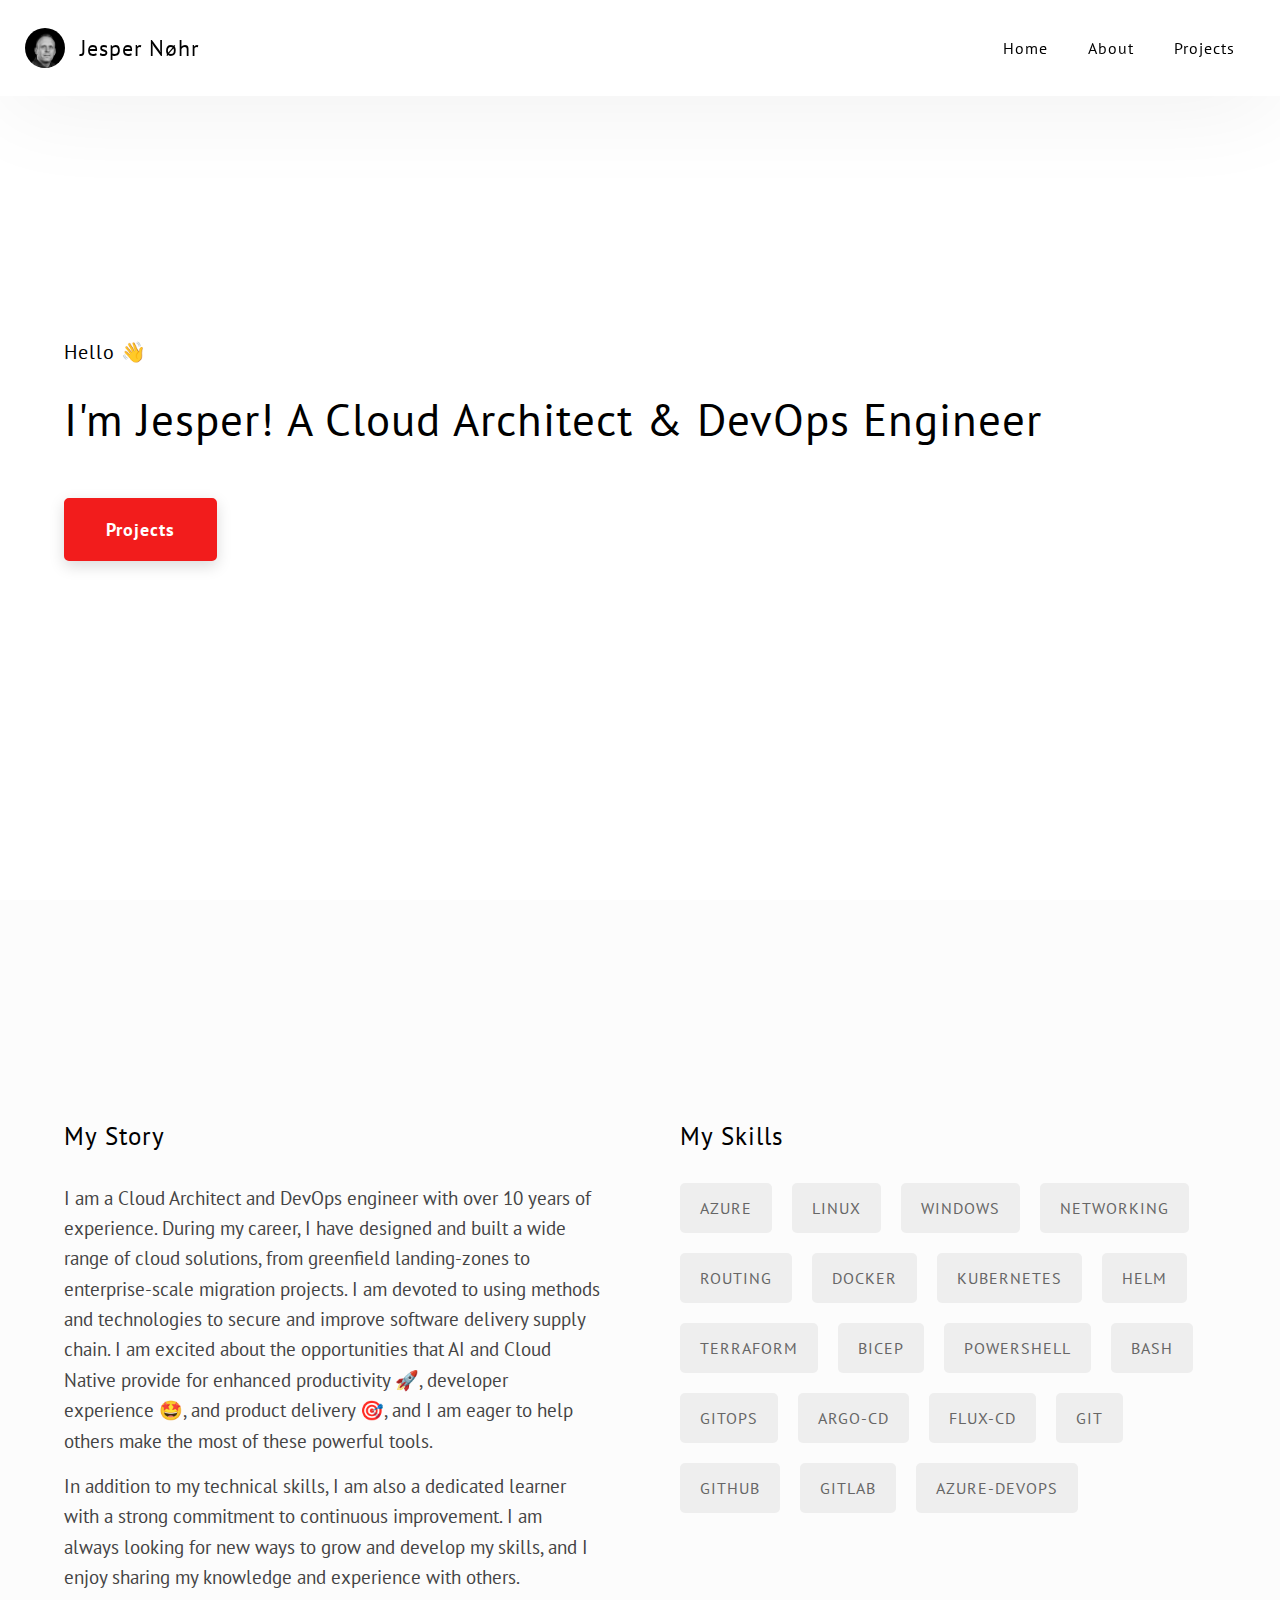
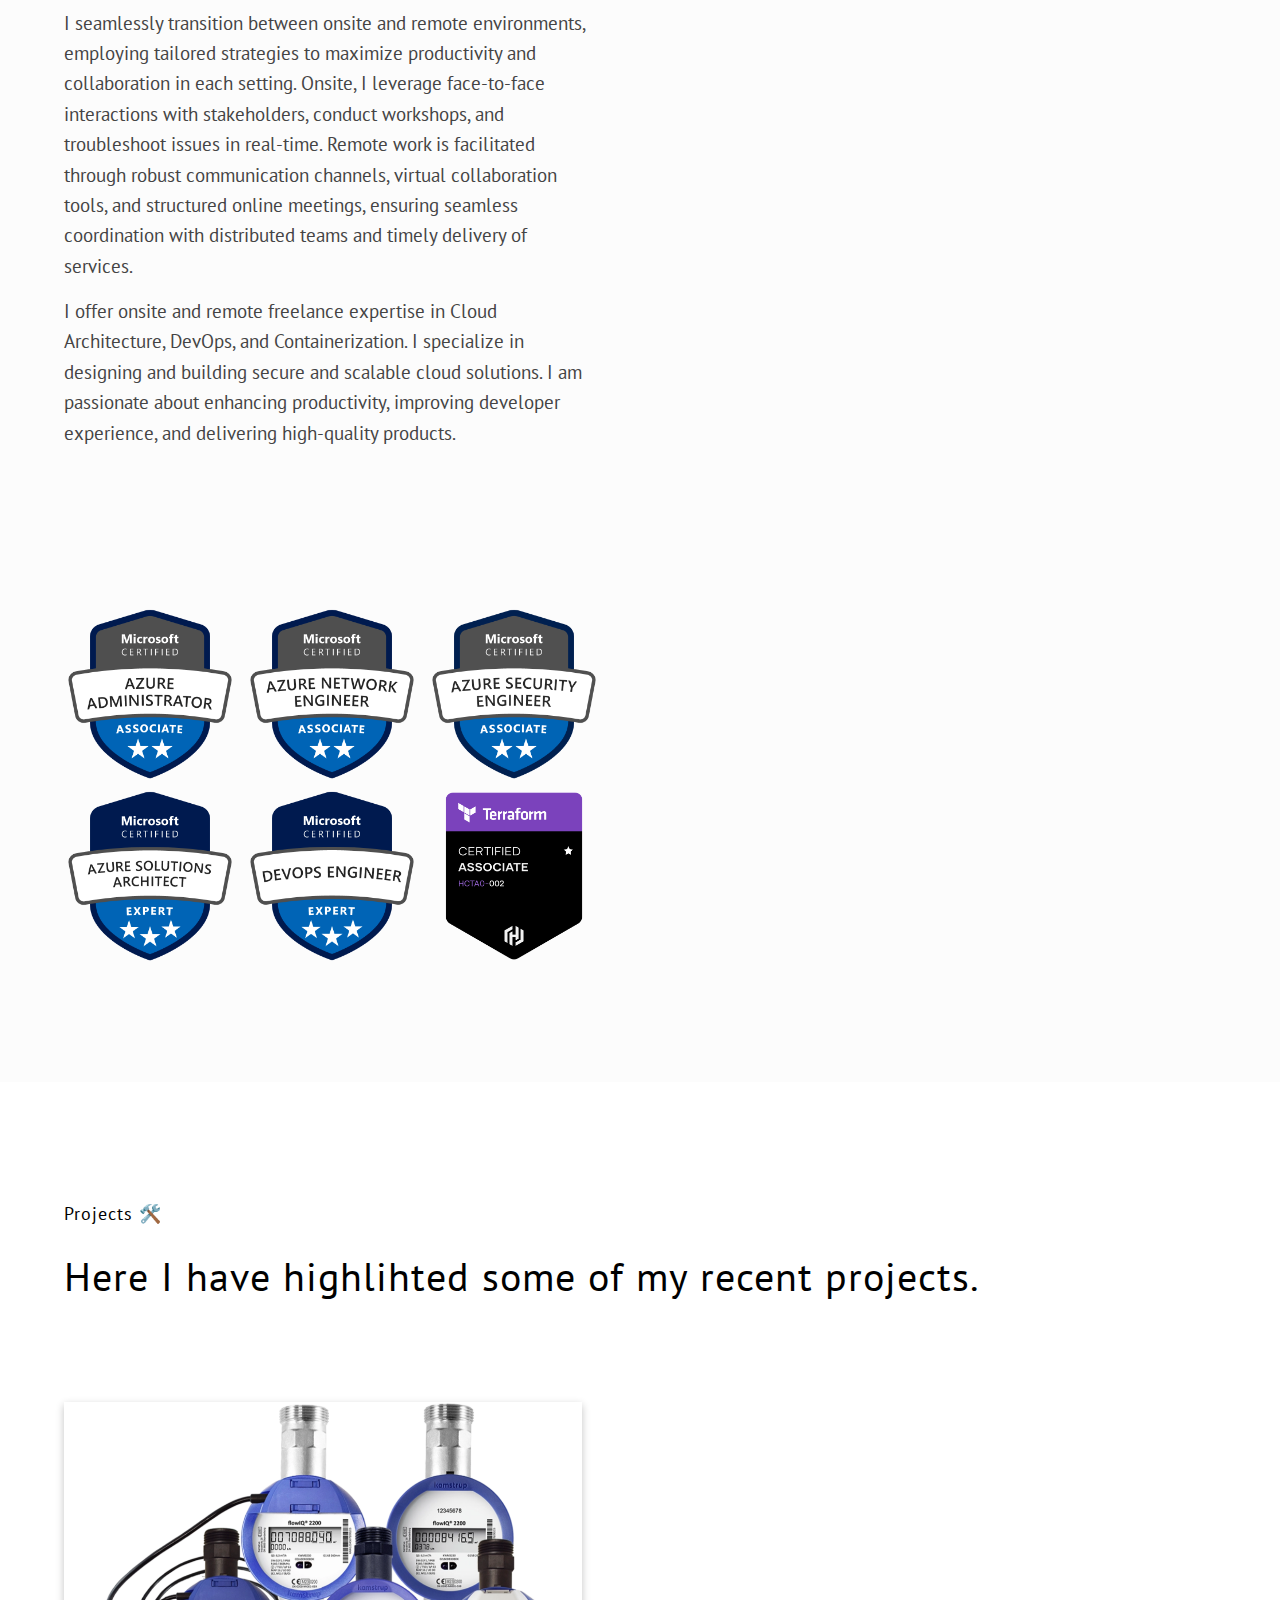
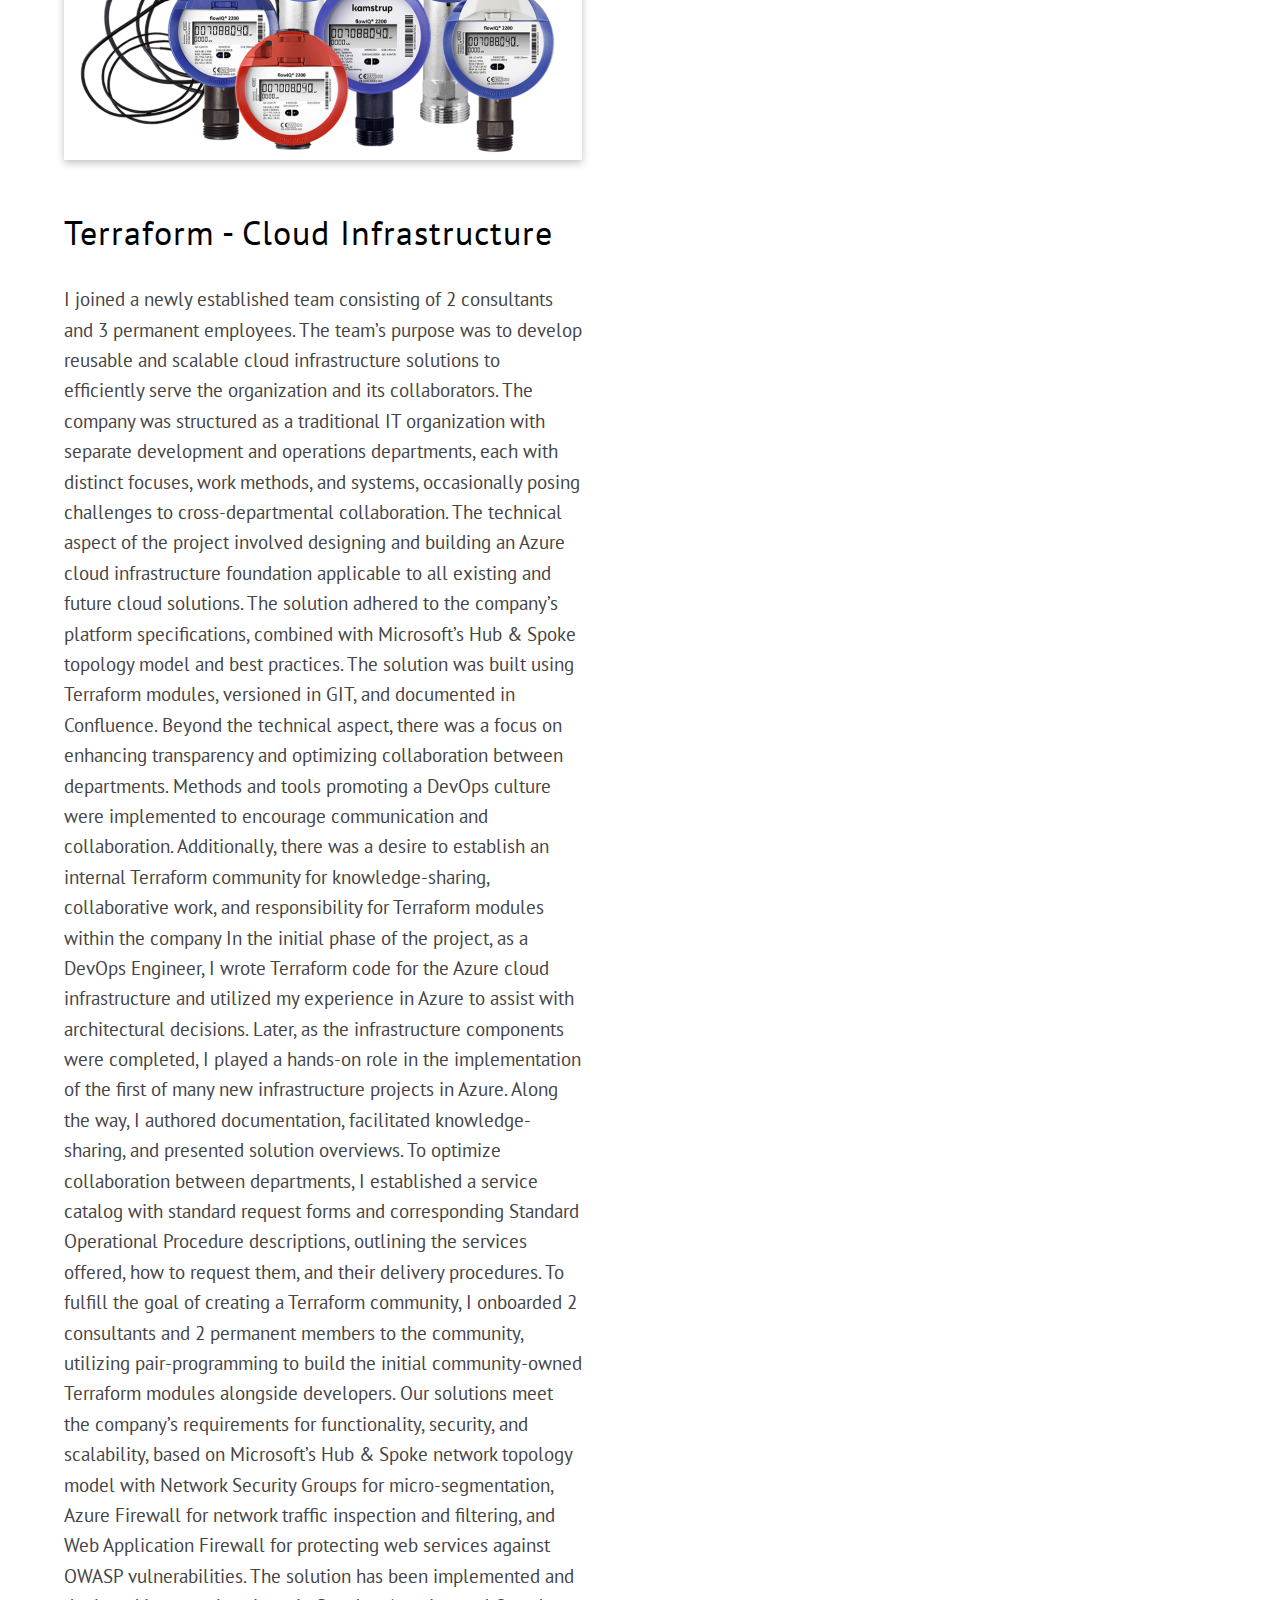
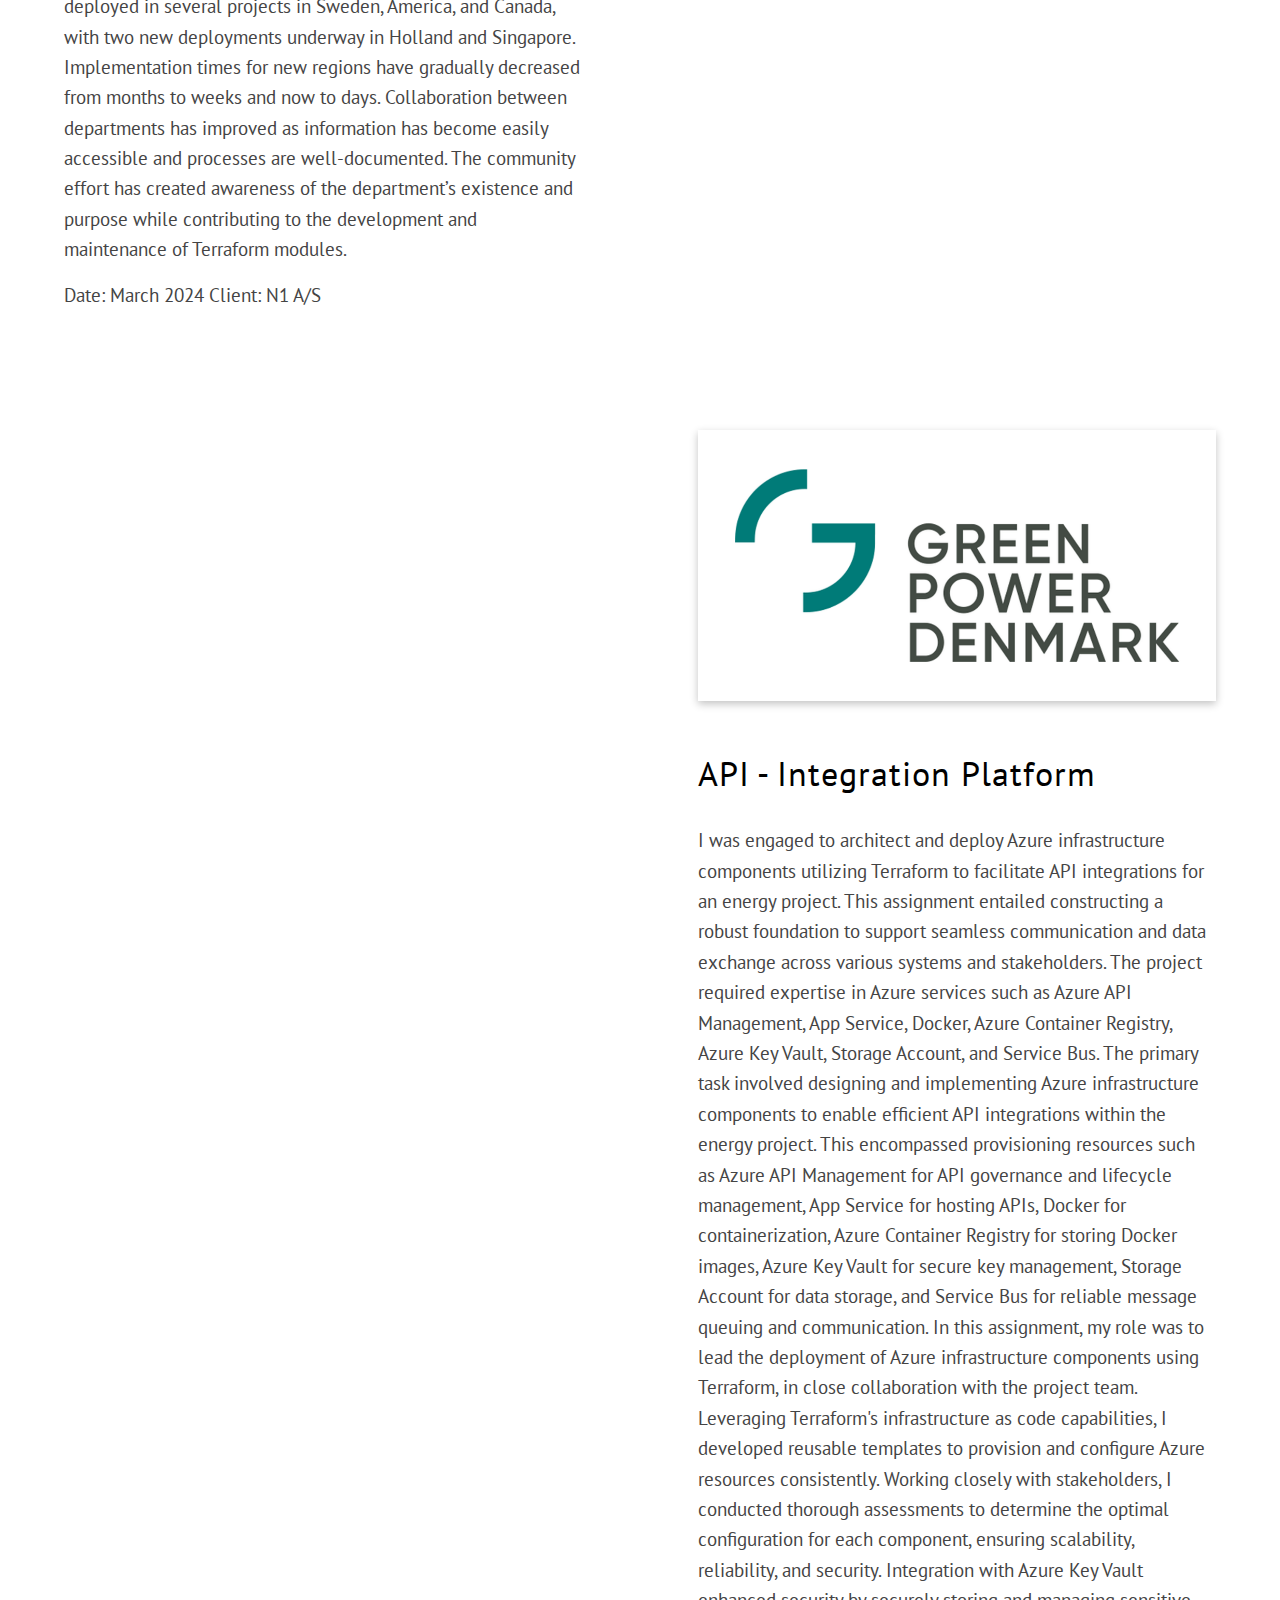
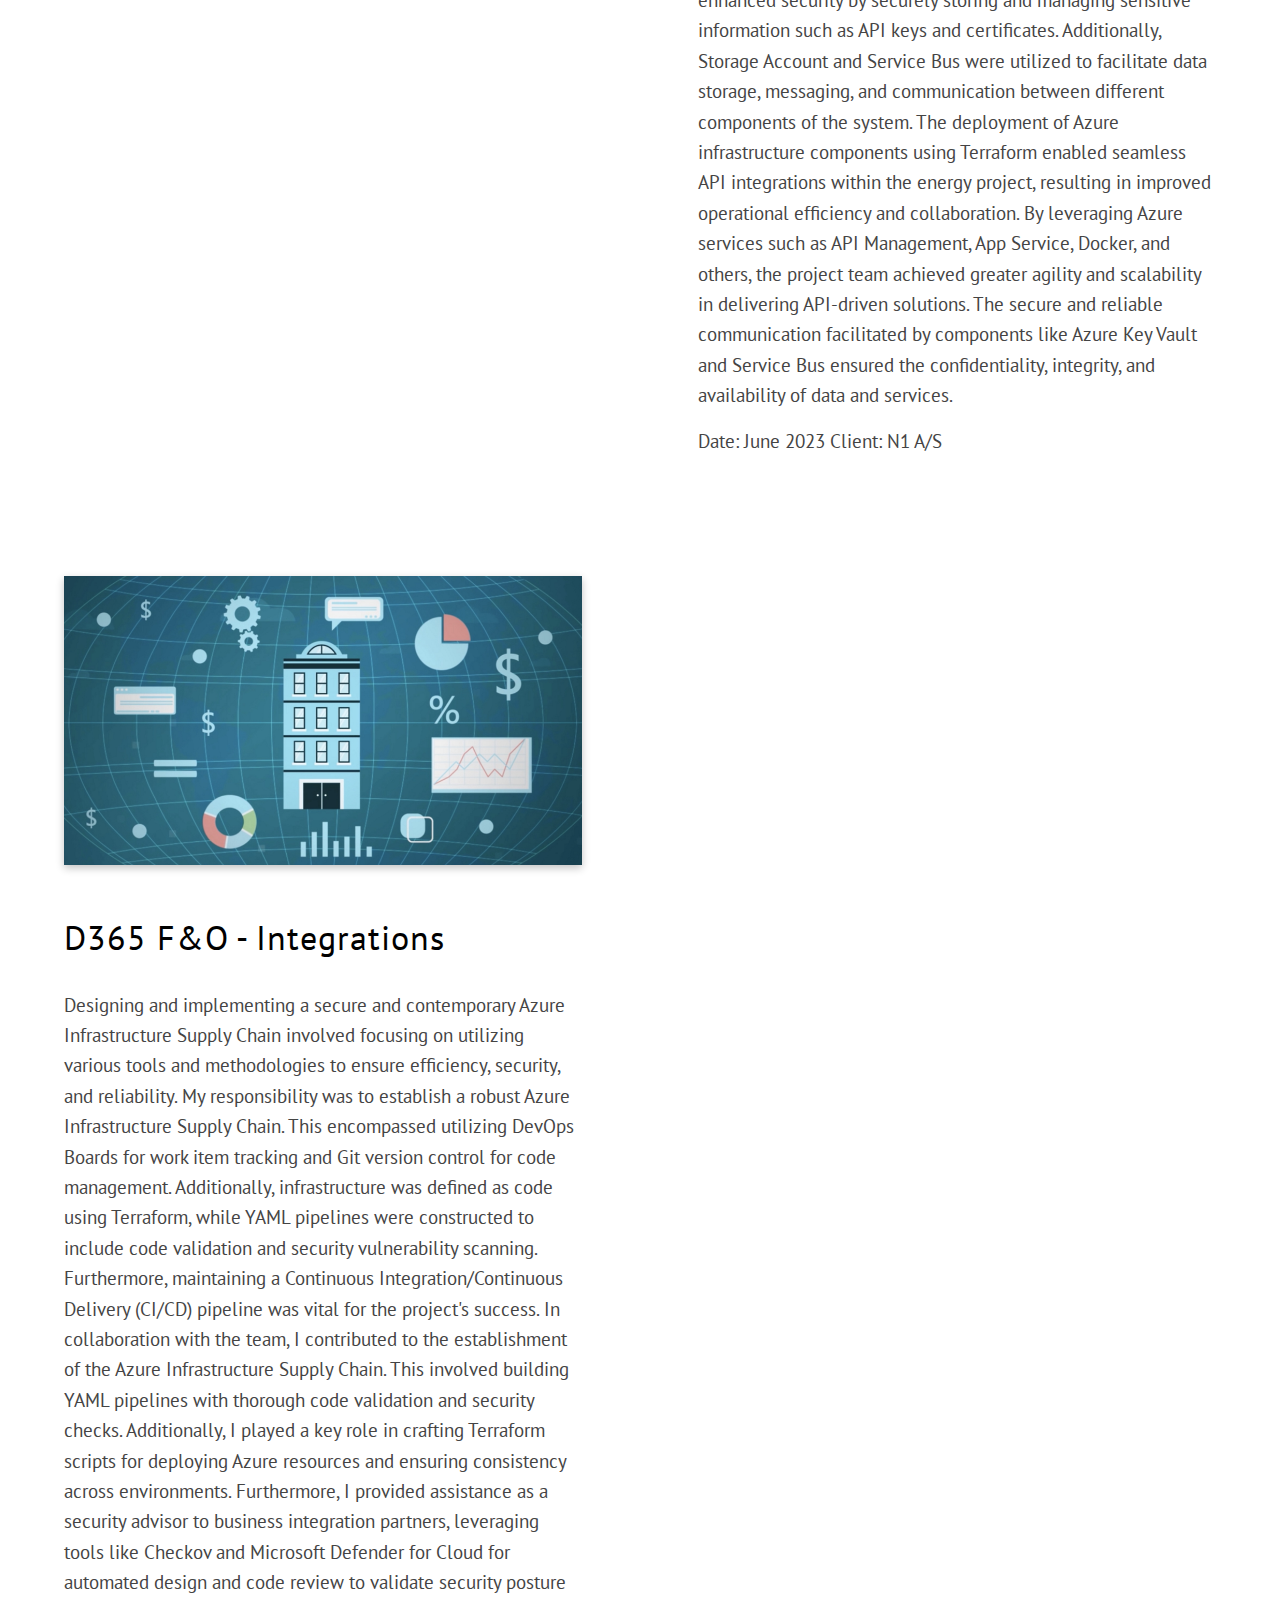
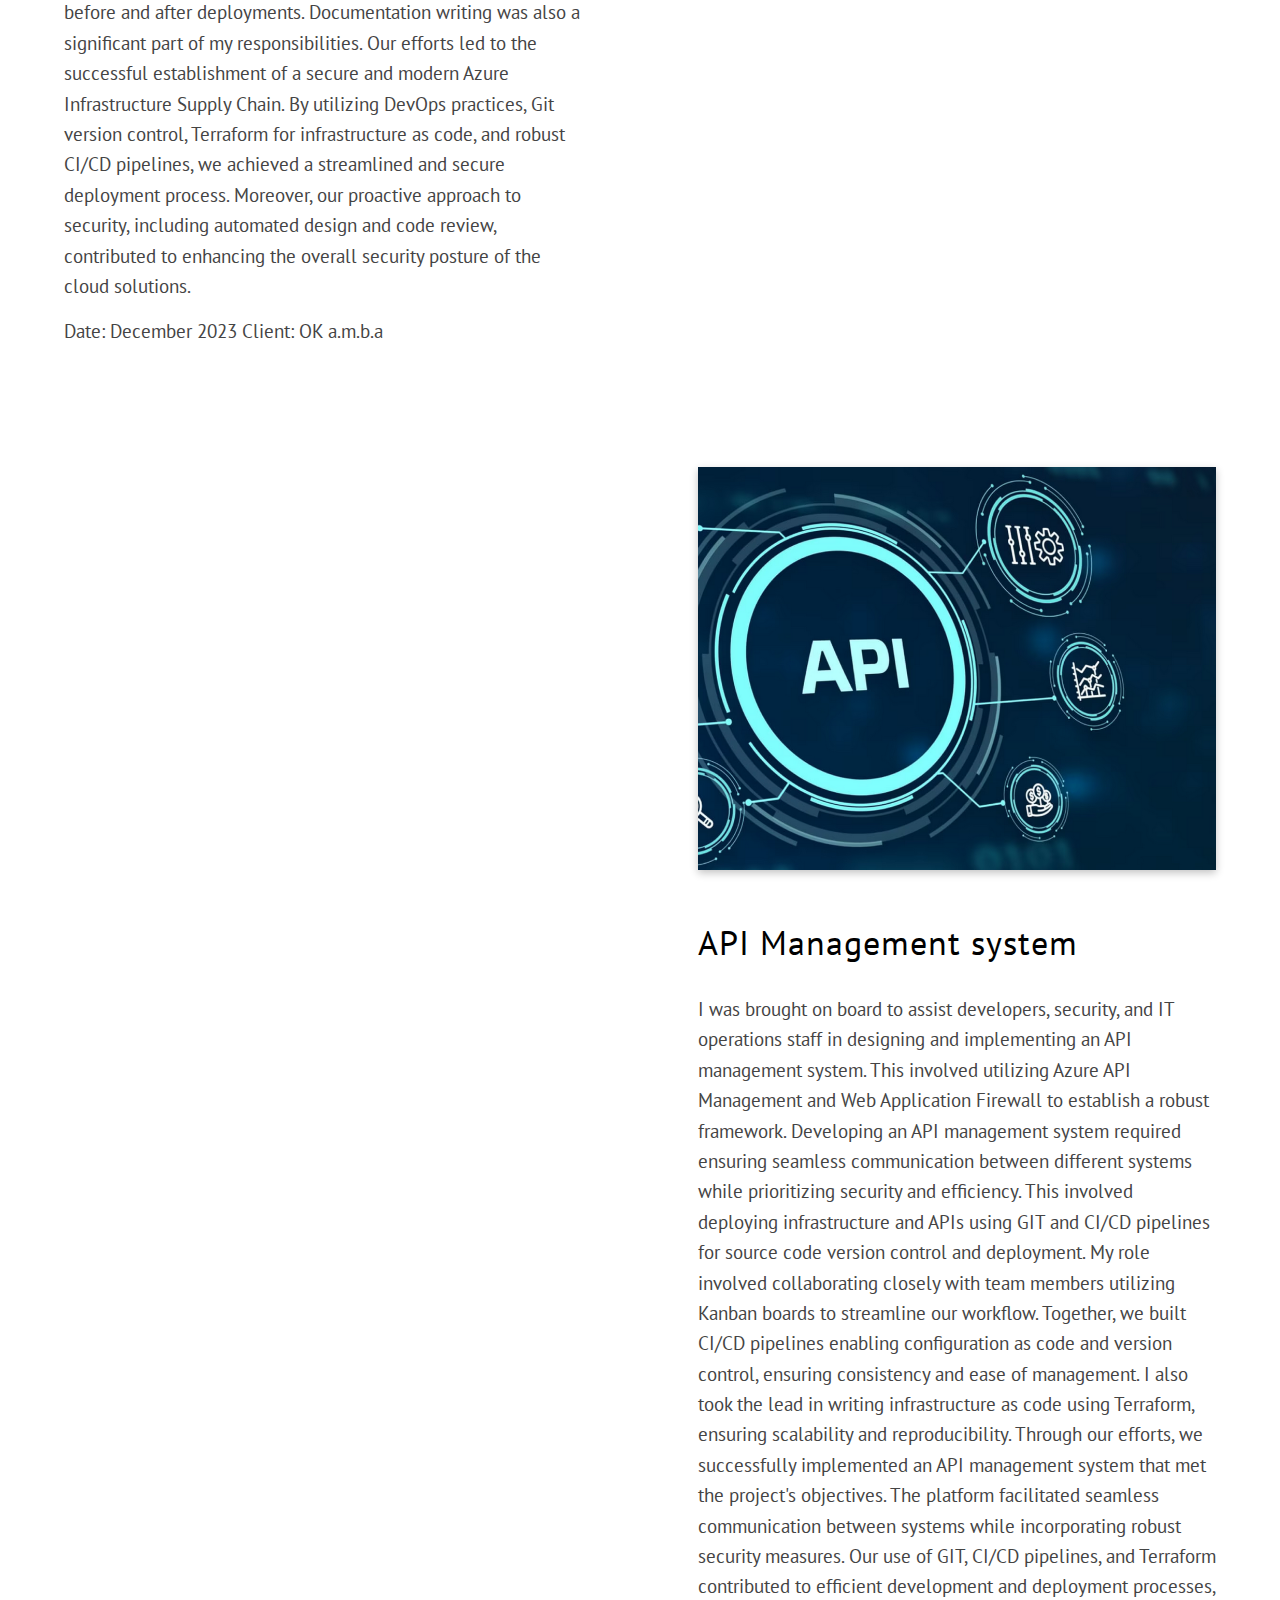
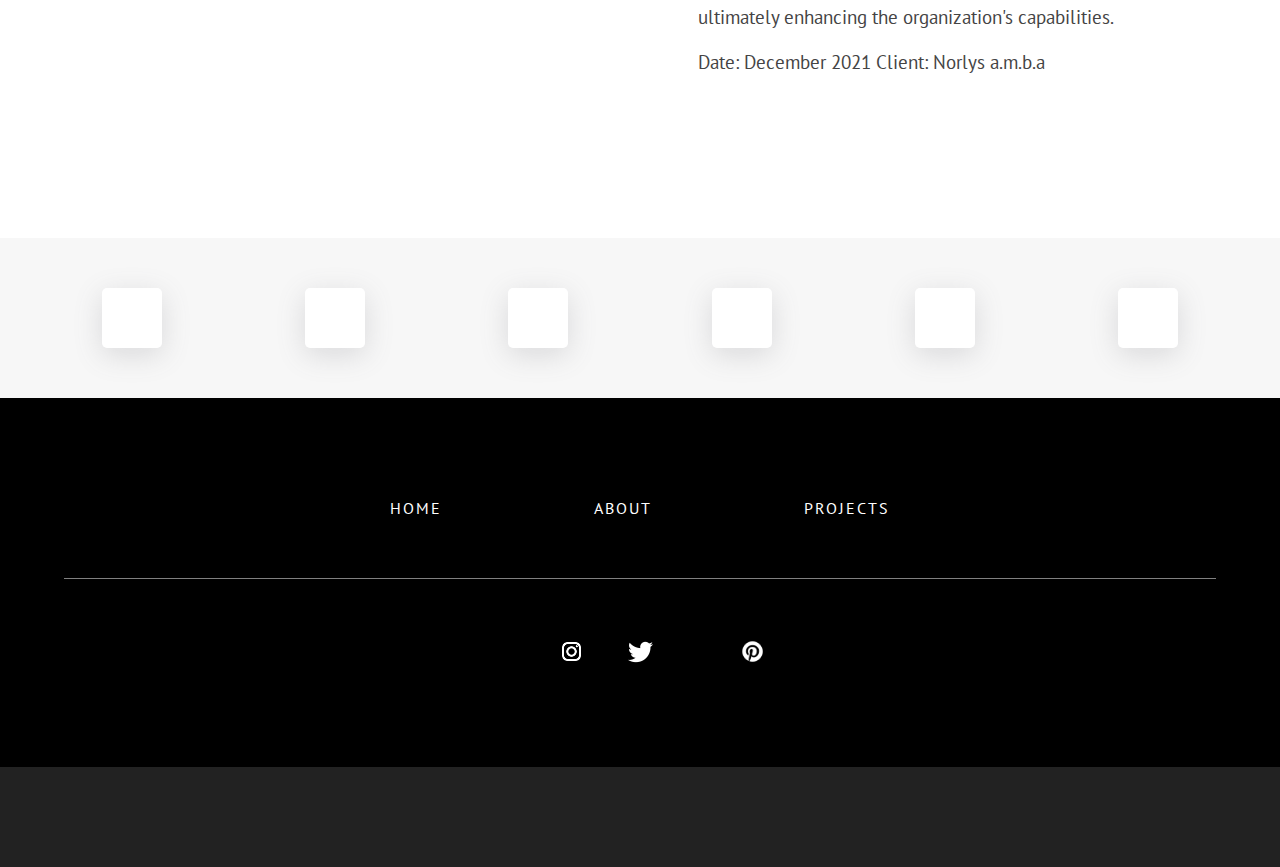
==== index.html @ aaad0557 "style" ====
<!DOCTYPE html>
<html lang="en">

<head>
  <meta charset="UTF-8" />
  <meta http-equiv="X-UA-Compatible" content="IE=edge" />
  <meta name="viewport" content="width=device-width, initial-scale=1.0" />
  <link rel="stylesheet" href="style.css" />
  <link rel="preconnect" href="https://fonts.googleapis.com" />
  <link rel="preconnect" href="https://fonts.gstatic.com" crossorigin />
  <link href="https://fonts.googleapis.com/css2?family=PT+Sans:wght@400;700&display=swap" rel="stylesheet" />
  <link rel="stylesheet" href="https://cdn.jsdelivr.net/gh/devicons/devicon@v2.14.0/devicon.min.css" />
  <title>Portfolio - Jesper Nøhr</title>
  <meta name="description" content="Portfolio - Jesper Nøhr" />
</head>

<body>
  <header class="main-header">
    <div class="main-header__logo-container">
      <div class="main-header__logo-img-cont">
        <img src="https://jespernohr.github.io/assets/DSC_4121.jpeg" alt="logo Image" class="main-header__logo-img" />
      </div>
      <h4 class="main-header__logo-text">Jesper Nøhr</h4>
    </div>
    <nav class="main-header__navigation">
      <ul class="main-header__navigation-links">
        <li class="main-header__navigation-link"><a href="./index.html"> Home </a></li>
        <li class="main-header__navigation-link"><a href="./index.html#about"> About </a></li>
        <li class="main-header__navigation-link">
          <a href="./index.html#projects"> Projects </a>
        </li>
        <!-- <li class="main-header__navigation-link"><a href="./index.html#contact" href=""> Contact </a></li> -->
      </ul>
    </nav>
    <div class="main-header__sm-scr-nav-btn">
      <div class="main-header__sm-scr-nav-btn-line"></div>
      <div class="main-header__sm-scr-nav-btn-line"></div>
    </div>
    <div class="main-header__sm-menu">
      <div class="main-header__sm-menu-close">

      </div>
      <ul class="main-header__sm-menu-links">
        <li>
          <a class="main-header__sm-menu-link main-header__sm-menu-link--1" name="home-hero">Home</a>
        </li>

        <li>
          <a class="main-header__sm-menu-link main-header__sm-menu-link--2" name="about">About</a>
        </li>
        <li>
          <a class="main-header__sm-menu-link main-header__sm-menu-link--3" name="projects">Projects</a>
        </li>
        <!-- <li>
          <a class="main-header__sm-menu-link main-header__sm-menu-link--4" name="contact">Contact</a>
        </li> -->
      </ul>
    </div>
    <!-- <button class="btn btn-theme btn-sm">Download CV</button> -->
  </header>

  <!--Remove or Comment out this theme selector code when you are done with choosing the right color for your theme so this color selector don't appear when you host the site online-->
  <!-- <div class="themeClrSelector">
    <input placeholder="Color Selector" type="color" value="#1DA1F2" class="themeClrSelector__input" />
    <img alt="theme color tester" src="https://img.icons8.com/fluent/48/000000/rgb-circle-1.png"
      class="themeClrSelector__img" />
  </div>
   -->

  <section id="home-hero" class="home-hero">
    <div class="home-hero__content">
      <div class="home-hero__info">
        <h1 class="heading-primary home-hero__heading-primary">
          <span class="heading-primary__sm"> Hello 👋</span>
          <span class="heading-primary__main">
            I'm Jesper! A Cloud Architect & DevOps Engineer
          </span>
        </h1>
        <button class="btn btn-theme home-hero__btn-theme">Projects</button>
        <!-- <button class="btn btn-inv home-hero__btn-theme">Contact</button> -->
      </div>
    </div>
  </section>
  <section id="about" class="about main-section">
    <div class="main-container">
      <!-- <h2 class="heading-secondary projects__heading-secondary">
        <span class="heading-secondary__sm"> About</span>
        <span class="heading-secondary__main">
          Here you will find more information about me, what I do, and list of my current skills
      </h2> -->
      <div class="main-section__content">
        <div class="about__info">
          <div class="about__main-info">
            <h3 class="heading-quaternary about__heading-quaternary">
              My Story
            </h3>
            <p class="text-primary about__text-primary">
              <span>
                I am a Cloud Architect and DevOps engineer with over 10 years of experience. During my career, I have
                designed and built a wide range of cloud solutions, from greenfield landing-zones to enterprise-scale
                migration projects. I am devoted to using methods and technologies to secure and improve software
                delivery supply chain. I am excited about the opportunities that AI and Cloud Native provide for
                enhanced productivity 🚀, developer experience 🤩, and product delivery 🎯, and I am eager to help
                others make the most of these powerful tools.
              </span>
              <span>
                In addition to my technical skills, I am also a dedicated learner with a strong commitment to continuous
                improvement. I am always looking for new ways to grow and develop my skills, and I enjoy sharing my
                knowledge and experience with others.
              </span>
              <span>
                I seamlessly transition between onsite and remote environments, employing tailored strategies to
                maximize productivity and collaboration in each setting. Onsite, I leverage face-to-face interactions
                with stakeholders, conduct workshops, and troubleshoot issues in real-time. Remote work is facilitated
                through robust communication channels, virtual collaboration tools, and structured online meetings,
                ensuring seamless coordination with distributed teams and timely delivery of services.
              </span>
              <span>
                I offer onsite and remote freelance expertise in Cloud Architecture, DevOps, and Containerization. I
                specialize in designing and building secure and scalable cloud solutions. I am passionate about
                enhancing productivity, improving developer experience, and delivering high-quality products.
              </span>
            </p>
            <!-- <button class="btn btn-theme about__btn-theme">Projects</button> -->
          </div>



          <!-- Skills section starts here -->
          <div class="about__skill-info">
            <h3 class="heading-quaternary about__heading-quaternary">
              My Skills
            </h3>
            <ul class="about__skills">
              <li class="about__skill">azure</li>
              <li class="about__skill">linux</li>
              <li class="about__skill">windows</li>
              <li class="about__skill">networking</li>
              <li class="about__skill">routing</li>
              <li class="about__skill">docker</li>
              <li class="about__skill">kubernetes</li>
              <li class="about__skill">helm</li>
              <li class="about__skill">terraform</li>
              <li class="about__skill">bicep</li>
              <li class="about__skill">powershell</li>
              <li class="about__skill">bash</li>
              <li class="about__skill">gitops</li>
              <li class="about__skill">argo-cd</li>
              <li class="about__skill">flux-cd</li>
              <li class="about__skill">git</li>
              <li class="about__skill">github</li>
              <li class="about__skill">gitlab</li>
              <li class="about__skill">azure-devops</li>
            </ul>
          </div>
          <!-- Skills section ends here -->

          <!-- Certifications section starts here -->
          <div class="certifications__grid">
            <img src="assets/azure-administrator-associate-600x600.png" alt="Certification 1"
              class="certifications__image">
            <img src="assets/azure-network-engineer-associate-600x600.png" alt="Certification 2"
              class="certifications__image">
            <img src="assets/azure-security-engineer-associate600x600.png" alt="Certification 3"
              class="certifications__image">
            <img src="assets/azure-solutions-architect-expert-600x600.png" alt="Certification 4"
              class="certifications__image">
            <img src="assets/CERT-Expert-DevOps-Engineer-600x600.png" alt="Certification 5"
              class="certifications__image">
            <img src="assets/terraform002.png" alt="Certification 6" class="certifications__image">
          </div>
          <!-- Certifications section ends here -->

        </div>
      </div>
    </div>
  </section>




  <section id="projects" class="projects main-section">
    <div class="main-container">
      <h2 class="heading-secondary projects__heading-secondary">
        <span class="heading-secondary__sm"> Projects 🛠️</span>
        <span class="heading-secondary__main">
          Here I have highlihted some of my recent projects.
        </span>
      </h2>
      <div class="main-section__content">
        <div class="projects__list">
          <div class="projects__list-item">
            <div class="projects__list-item-count">
              <span class="projects__list-item-count-num"> 1 </span>
              <span class="projects__list-item-count-line"> </span>
              <span class="projects__list-item-count-end-dot"> </span>
            </div>
            <div class="projects__list-item-details">
              <div class="projects__list-item-img-cont">
                <img src="./assets/flow.png" alt="Project Image" class="projects__list-item-img" />
              </div>
              <h3 class="heading-tertiary projects__list-item-heading-tertiary">
                Terraform - Cloud Infrastructure
              </h3>
              <!-- <hr class="projects__title-text-divider" /> -->

              <p class="text-primary projects__list-item-text-primary">
                <span>
                  I joined a newly established team consisting of 2 consultants and 3
                  permanent employees. The team’s purpose was to develop reusable and scalable cloud infrastructure
                  solutions to efficiently serve the organization and its collaborators. The company was structured as a
                  traditional IT organization with separate development and operations departments, each with distinct
                  focuses, work methods, and systems, occasionally posing challenges to cross-departmental
                  collaboration.

                  The technical aspect of the project involved designing and building an Azure cloud infrastructure
                  foundation applicable to all existing and future cloud solutions. The solution adhered to the
                  company’s platform specifications, combined with Microsoft’s Hub & Spoke topology model and best
                  practices. The solution was built using Terraform modules, versioned in GIT, and documented in
                  Confluence. Beyond the technical aspect, there was a focus on enhancing transparency and optimizing
                  collaboration between departments.

                  Methods and tools promoting a DevOps culture were implemented to encourage communication and
                  collaboration. Additionally, there was a desire to establish an internal Terraform community for
                  knowledge-sharing, collaborative work, and responsibility for Terraform modules within the company In
                  the initial phase of the project, as a DevOps Engineer, I wrote Terraform code for the Azure cloud
                  infrastructure and utilized my experience in Azure to assist with architectural decisions. Later, as
                  the infrastructure components were completed, I played a hands-on role in the implementation of the
                  first of many new infrastructure projects in Azure. Along the way, I authored documentation,
                  facilitated knowledge-sharing, and presented solution overviews. To optimize collaboration between
                  departments, I established a service catalog with standard request forms and corresponding Standard
                  Operational Procedure descriptions, outlining the services offered, how to request them, and their
                  delivery procedures. To fulfill the goal of creating a Terraform community, I onboarded 2 consultants
                  and 2 permanent members to the community, utilizing pair-programming to build the initial
                  community-owned Terraform modules alongside developers.

                  Our solutions meet the company’s requirements for functionality, security, and scalability, based on
                  Microsoft’s Hub & Spoke network topology model with Network Security Groups for micro-segmentation,
                  Azure Firewall for network traffic inspection and filtering, and Web Application Firewall for
                  protecting web services against OWASP vulnerabilities. The solution has been implemented and deployed
                  in several projects in Sweden, America, and Canada, with two new deployments underway in Holland and
                  Singapore. Implementation times for new regions have gradually decreased from months to weeks and now
                  to days.
                  Collaboration between departments has improved as information has become easily accessible and
                  processes are well-documented. The community effort has created awareness of the department’s
                  existence and purpose while contributing to the development and maintenance of Terraform modules.
                </span>
                <!-- <br />
                  <br /> -->
                <span>
                  Date: March 2024
                  Client: N1 A/S
                </span>
              </p>
              <!-- <button class="btn btn-theme projects__btn-theme">
                Live Link
              </button>
              <button class="btn btn-inv projects__btn-inv">Code Link</button> -->
            </div>
          </div>
          <div class="projects__list-item projects__list-item--inv">
            <div class="projects__list-item-details">
              <div class="projects__list-item-img-cont">
                <img src="./assets/gpd.png" alt="Project Image" class="projects__list-item-img" />
              </div>
              <h3 class="heading-tertiary projects__list-item-heading-tertiary">
                API - Integration Platform
              </h3>
              <!-- <hr class="projects__title-text-divider" /> -->

              <p class="text-primary projects__list-item-text-primary">
                <span>
                  I was engaged to architect and deploy Azure infrastructure components utilizing Terraform to
                  facilitate API integrations for an energy project. This assignment entailed constructing a robust
                  foundation to support seamless communication and data exchange across various systems and
                  stakeholders. The project required expertise in Azure services such as Azure API Management, App
                  Service, Docker, Azure Container Registry, Azure Key Vault, Storage Account, and Service Bus.

                  The primary task involved designing and implementing Azure infrastructure components to enable
                  efficient API integrations within the energy project. This encompassed provisioning resources such as
                  Azure API Management for API governance and lifecycle management, App Service for hosting APIs, Docker
                  for containerization, Azure Container Registry for storing Docker images, Azure Key Vault for secure
                  key management, Storage Account for data storage, and Service Bus for reliable message queuing and
                  communication.

                  In this assignment, my role was to lead the deployment of Azure infrastructure components using
                  Terraform, in close collaboration with the project team. Leveraging Terraform's infrastructure as code
                  capabilities, I developed reusable templates to provision and configure Azure resources consistently.
                  Working closely with stakeholders, I conducted thorough assessments to determine the optimal
                  configuration for each component, ensuring scalability, reliability, and security. Integration with
                  Azure Key Vault enhanced security by securely storing and managing sensitive information such as API
                  keys and certificates. Additionally, Storage Account and Service Bus were utilized to facilitate data
                  storage, messaging, and communication between different components of the system.

                  The deployment of Azure infrastructure components using Terraform enabled seamless API integrations
                  within the energy project, resulting in improved operational efficiency and collaboration. By
                  leveraging Azure services such as API Management, App Service, Docker, and others, the project team
                  achieved greater agility and scalability in delivering API-driven solutions. The secure and reliable
                  communication facilitated by components like Azure Key Vault and Service Bus ensured the
                  confidentiality, integrity, and availability of data and services.
                </span>
                <!-- <br />
                  <br /> -->
                <span>
                  Date: June 2023
                  Client: N1 A/S
                </span>
              </p>
              <!-- <button class="btn btn-theme projects__btn-theme">
                Live Link
              </button>
              <button class="btn btn-inv projects__btn-inv">Code Link</button> -->
            </div>
            <div class="projects__list-item-count">
              <span class="projects__list-item-count-num"> 2 </span>
              <span class="projects__list-item-count-line"> </span>
              <span class="projects__list-item-count-end-dot"> </span>
            </div>
          </div>
          <div class="projects__list-item">
            <div class="projects__list-item-count">
              <span class="projects__list-item-count-num"> 3 </span>
              <span class="projects__list-item-count-line"> </span>
              <span class="projects__list-item-count-end-dot"> </span>
            </div>
            <div class="projects__list-item-details">
              <div class="projects__list-item-img-cont">
                <img src="./assets/D365.png" alt="Project Image" class="projects__list-item-img" />
              </div>
              <h3 class="heading-tertiary projects__list-item-heading-tertiary">
                D365 F&O - Integrations
              </h3>
              <!-- <hr class="projects__title-text-divider" /> -->

              <p class="text-primary projects__list-item-text-primary">
                <span>
                  Designing and implementing a secure and contemporary Azure Infrastructure Supply Chain involved
                  focusing on utilizing various tools and methodologies to ensure efficiency, security, and reliability.

                  My responsibility was to establish a robust Azure Infrastructure Supply Chain. This encompassed
                  utilizing DevOps Boards for work item tracking and Git version control for code management.
                  Additionally, infrastructure was defined as code using Terraform, while YAML pipelines were
                  constructed to include code validation and security vulnerability scanning. Furthermore, maintaining a
                  Continuous Integration/Continuous Delivery (CI/CD) pipeline was vital for the project's success.

                  In collaboration with the team, I contributed to the establishment of the Azure Infrastructure Supply
                  Chain. This involved building YAML pipelines with thorough code validation and security checks.
                  Additionally, I played a key role in crafting Terraform scripts for deploying Azure resources and
                  ensuring consistency across environments. Furthermore, I provided assistance as a security advisor to
                  business integration partners, leveraging tools like Checkov and Microsoft Defender for Cloud for
                  automated design and code review to validate security posture before and after deployments.
                  Documentation writing was also a significant part of my responsibilities.

                  Our efforts led to the successful establishment of a secure and modern Azure Infrastructure Supply
                  Chain. By utilizing DevOps practices, Git version control, Terraform for infrastructure as code, and
                  robust CI/CD pipelines, we achieved a streamlined and secure deployment process. Moreover, our
                  proactive approach to security, including automated design and code review, contributed to enhancing
                  the overall security posture of the cloud solutions.
                </span>
                <!-- <br />
                  <br /> -->
                <span>
                  Date: December 2023
                  Client: OK a.m.b.a
                </span>
              </p>
              <!-- <button class="btn btn-theme projects__btn-theme">
                Live Link
              </button>
              <button class="btn btn-inv projects__btn-inv">Code Link</button> -->
            </div>
          </div>
          <div class="projects__list-item projects__list-item--inv">
            <div class="projects__list-item-details">
              <div class="projects__list-item-img-cont">
                <img src="./assets/api.png" alt="Project Image" class="projects__list-item-img" />
              </div>
              <h3 class="heading-tertiary projects__list-item-heading-tertiary">
                API Management system
              </h3>
              <!-- <hr class="projects__title-text-divider" /> -->

              <p class="text-primary projects__list-item-text-primary">
                <span>
                  I was brought on board to assist developers, security, and IT operations staff in designing and
                  implementing an API management system. This involved utilizing Azure API Management and Web
                  Application Firewall to establish a robust framework.

                  Developing an API management system required ensuring seamless communication between different systems
                  while prioritizing security and efficiency. This involved deploying infrastructure and APIs using GIT
                  and CI/CD pipelines for source code version control and deployment.

                  My role involved collaborating closely with team members utilizing Kanban boards to streamline our
                  workflow. Together, we built CI/CD pipelines enabling configuration as code and version control,
                  ensuring consistency and ease of management. I also took the lead in writing infrastructure as code
                  using Terraform, ensuring scalability and reproducibility.

                  Through our efforts, we successfully implemented an API management system that met the project's
                  objectives. The platform facilitated seamless communication between systems while incorporating robust
                  security measures. Our use of GIT, CI/CD pipelines, and Terraform contributed to efficient development
                  and deployment processes, ultimately enhancing the organization's capabilities.

                </span>
                <!-- <br />
                  <br /> -->
                <span>
                  Date: December 2021
                  Client: Norlys a.m.b.a
                </span>
              </p>
              <!-- <button class="btn btn-theme projects__btn-theme">
                Live Link
              </button>
              <button class="btn btn-inv projects__btn-inv">Code Link</button> -->
            </div>
            <div class="projects__list-item-count">
              <span class="projects__list-item-count-num"> 4 </span>
              <span class="projects__list-item-count-line"> </span>
              <span class="projects__list-item-count-end-dot"> </span>
            </div>
          </div>
        </div>
      </div>
    </div>
  </section>
  <!-- <section id="contact" class="contact main-section">
    <div class="main-container">
      <h2 class="heading-secondary">
        <span class="heading-secondary__sm"> Contact 📞</span>
        <span class="heading-secondary__main">
          Feel free to Contact me by submitting the form below and I will get back to you as soon as possible
        </span>
      </h2>
      <div class="main-section__content">
        <div class="contact__form-cont">
          <form class="contact__form">
            <div class="contact__form-field">
              <label for="name" class="contact__form-field-label">Name</label>
              <input placeholder="Enter Your Name" type="text" class="contact__form-field-input" />
            </div>
            <div class="contact__form-field">
              <label for="name" class="contact__form-field-label">Email</label>
              <input placeholder="Enter Your Email" type="text" class="contact__form-field-input" />
            </div>
            <div class="contact__form-field">
              <label for="name" class="contact__form-field-label">Message</label>
              <textarea placeholder="Enter Your Message" name="message" id="" cols="30" rows="10"
                class="contact__form-field-input"></textarea>
            </div>
            <button type="submit" class="contact__form-submit">Submit</button>
          </form>
          <div class="contact__form-visual"></div>
        </div>
      </div>
    </div>
  </section> -->

  <section class="skills-showcase">
    <ul class="skills-showcase__list">
      <li class="skills-showcase__list-item">
        <i class="devicon-azure-plain"></i>
      </li>
      <li class="skills-showcase__list-item">
        <i class="devicon-linux-plain"></i>
      </li>
      <!-- <li class="skills-showcase__list-item">
        <i class="devicon-windows11-original"></i>
      </li> -->
      <li class="skills-showcase__list-item">
        <i class="devicon-docker-plain"></i>
      </li>
      <li class="skills-showcase__list-item">
        <i class="devicon-kubernetes-plain"></i>
      </li>
      <!-- <li class="skills-showcase__list-item">
        <i class="devicon-helm-original"></i>
      </li>
      <li class="skills-showcase__list-item">
        <i class="devicon-terraform-plain"></i>
      </li>
      <li class="skills-showcase__list-item">
        <i class="devicon-powershell-plain"></i>
      </li>
      <li class="skills-showcase__list-item">
        <i class="devicon-argocd-plain"></i> -->
      </li>
      <li class="skills-showcase__list-item">
        <i class="devicon-git-plain"></i>
      </li>
      <li class="skills-showcase__list-item">
        <i class="devicon-bash-plain"></i>
      </li>
    </ul>
  </section>


  <footer class="main-footer">
    <div class="main-footer__upper">
      <div class="main-container">
        <ul class="main-footer__links">
          <li class="main-footer__link">
            <a href="./index.html">Home</a>
          </li>
          <li class="main-footer__link">
            <a href="./index.html#about">About</a>
          </li>
          <li class="main-footer__link">
            <a href="./index.html#projects">Projects</a>
          </li>
          <!-- <li class="main-footer__link">
            <a href="./index.html#contact">Contact</a>
          </li> -->
        </ul>
        <div class="main-footer__mid-line"></div>
        <div class="main-footer__socials">
          <a href="#" class="main-footer__social-link">
            <img
              src="https://d33wubrfki0l68.cloudfront.net/5557d5a11584d7201a38ee1a95200f57a4cc0f88/15085/assets/png/github-ico.png"
              alt="" class="main-footer__social-link-icon" />
          </a>
          <a href="#" class="main-footer__social-link">
            <img src="./assets/icons8-instagram-48.png" alt="" class="main-footer__social-link-icon" />
          </a>
          <a href="#" class="main-footer__social-link">
            <img src="./assets/icons8-twitter-50.png" alt="" class="main-footer__social-link-icon" />
          </a>
          <a href="#" class="main-footer__social-link">
            <img
              src="https://d33wubrfki0l68.cloudfront.net/7f29579dde49e02480372aa49f7189c5536b0118/34b92/assets/png/linkedin-ico.png"
              alt="" class="main-footer__social-link-icon" />
          </a>
          <a href="#" class="main-footer__social-link">
            <img src="./assets/icons8-pinterest-64.png" alt="" class="main-footer__social-link-icon" />
          </a>
        </div>
      </div>
    </div>
    <div class="main-footer__bottom">
      <div class="main-container">
        <p class="main-footer__bottom-txt">
          <!-- If you can give me some credits or shoutout here by linking to my website, then that will help me a lot :) -->
          <!-- <a target="_blank" href="https://github.com/rammcodes/wowfolio">WowFolio</a> Open-Source Template
          <script>document.write(new Date().getFullYear())</script>. Made by
          <a target="_blank" href="https://rammaheshwari.com">Ram Maheshwari</a> -->
        </p>
        </p>
      </div>
    </div>
  </footer>
  <script src="./script.js"></script>




</body>

</html>
---- style.css ----
* {
  margin: 0;
  padding: 0;
  box-sizing: border-box;
  font-family: inherit;
}

:root {
  --themeColor: 242, 28, 28;
  /* Theme Color in (R,G,B) format */
}

html {
  font-size: 62.5%;
  scroll-behavior: smooth;
}

/* 75em === 1200px */
@media (max-width: 75em) {
  html {
    font-size: 60%;
  }
}

/* 56.25em === 900px */
@media (max-width: 56.25em) {
  html {
    font-size: 58%;
  }
}

/* 37.5em === 600px */
@media (max-width: 37.5em) {
  html {
    font-size: 56%;
  }
}

/* 112.5em === 1600px */
/* @media (min-width: 112.5em) {
  html {
    font-size: 65%;
  }
} */

body {
  font-family: 'PT Sans', sans-serif;
}

ul {
  list-style: none;
}

a {
  text-decoration: none;
  color: inherit;
}

/* Utils */

.btn {
  font-family: inherit;
  letter-spacing: 1px;
  font-weight: 700;
  border: none;
  box-shadow: none;
  cursor: pointer;
  padding: 1.8rem 4rem;
  font-size: 1.8rem;
  border-radius: 5px;
  border: 2px solid rgba(var(--themeColor), 1);
}

@media (max-width: 37.5em) {
  .btn {
    padding: 2rem 4rem;
  }
}

.btn-theme {
  background: rgba(var(--themeColor), 1);
  color: #fff;
  box-shadow: 0 5px 15px 0 rgb(0 0 0 / 15%);
}

.btn-inv {
  color: rgba(var(--themeColor), 1);
  background: #fff;
}

.btn-sm {
  padding: 1.3rem 2rem;
  font-size: 1.6rem;
  border: none;
}

.main-container {
  max-width: 120rem;
  margin: auto;
  width: 90%;
}

.main-section {
  padding: 12rem 0;
}

.main-section__content {
  margin-top: 10rem;
}

@media (max-width: 37.5em) {
  .main-section {
    padding: 10rem 0;
  }

  .main-section__content {
    margin-top: 9rem;
  }
}

.heading-primary {
  font-size: 4.5rem;
  letter-spacing: 1px;
  line-height: 1.3;
  color: #000;
  font-weight: 400;
}

@media (max-width: 37.5em) {
  .heading-primary {
    font-size: 4rem;
  }
}

.heading-primary__sm {
  font-size: 2rem;
  display: block;
  margin-bottom: 2.5rem;
}

.heading-secondary {
  font-size: 4rem;
  letter-spacing: 1px;
  line-height: 1.3;
  color: #000;
  font-weight: 400;
}

.heading-secondary__sm {
  font-size: 1.8rem;
  display: block;
  margin-bottom: 2.5rem;
}

.heading-tertiary {
  font-size: 3.4rem;
  letter-spacing: 1px;
  line-height: 1.3;
  color: #000;
  font-weight: 400;
}

.heading-quaternary {
  font-size: 2.5rem;
  letter-spacing: 1px;
  line-height: 1.3;
  color: #000;
  font-weight: 400;
}

@media (max-width: 37.5em) {
  .heading-secondary {
    font-size: 3.7rem;
  }

  .heading-tertiary {
    font-size: 3rem;
  }
}

.text-primary {
  font-size: 1.9rem;
  color: #444;
  line-height: 1.6;
}

.text-primary span {
  margin-bottom: 1.5rem;
  display: block;
}

.text-primary span:last-child {
  margin-bottom: 0;
}

/* Animation ( Keyframes ) */

@keyframes downToUp {
  0% {
    opacity: 0;
    transform: translateY(50px);
  }

  100% {
    opacity: 1;
    transform: translateY(0);
  }
}

/* Main Header Stylings */

.main-header {
  display: flex;
  justify-content: space-between;
  align-items: center;
  padding: 2.5rem;
  position: fixed;
  top: 0;
  left: 0;
  width: 100%;
  box-shadow: 0 10px 100px -5px #eee;
  z-index: 1000;
  background: #fff;
}

.main-header__logo-container {
  display: flex;
  align-items: center;
  cursor: pointer;
}

.main-header__logo-img-cont {
  margin-right: 1.5rem;
  width: 4rem;
  height: 4rem;
  overflow: hidden;
  border-radius: 10rem;
  background: rgba(var(--themeColor), 1);
}

.main-header__sm-scr-nav-btn {
  padding: 1rem 1rem;
  display: none;
  cursor: pointer;
}

@media (max-width: 37.5em) {
  .main-header__sm-scr-nav-btn {
    display: block;
  }
}

.main-header__sm-scr-nav-btn-line {
  height: 1px;
  background: #000;
  width: 3rem;
  border-radius: 50px;
}

.main-header__sm-menu {
  background: #fff;
  position: fixed;
  top: 0;
  left: 0;
  width: 100%;
  height: 100%;
  min-height: 40rem;
  transform: translateX(-100%);
  transition: transform 0.5s;
  display: flex;
  align-items: center;
  justify-content: center;
}

.main-header__sm-menu-close {
  position: absolute;
  top: 3.3rem;
  right: 2.5rem;
  width: 3rem;
  height: 3rem;
}

.main-header__sm-menu-close:before,
.main-header__sm-menu-close:after {
  position: absolute;
  content: ' ';
  height: 3rem;
  width: 1px;
  left: 50%;
  transform: translateX(-50%);
  background-color: #000;
}

.main-header__sm-menu-close:before {
  transform: rotate(45deg);
}

.main-header__sm-menu-close:after {
  transform: rotate(-45deg);
}

.main-header__sm-menu--active {
  transform: translateX(0);
}

.main-header__sm-menu-links {
  width: 90%;
}

.main-header__sm-menu-link {
  opacity: 0;
  transform: translateY(50px);
  transition: opacity 0.3s, transform 0.3s;
  font-size: 2.5rem;
  text-align: center;
  display: block;
  padding: 3rem;
  color: #555;
}

/* @keyframes smMenuLinkStartAnimation {
  0% {
    transform: translateY(50px);
    opacity: 0;
  }
  100% {
    transform: translateY(0);
    opacity: 1;
  }
}

@keyframes smMenuLinkEndAnimation {
  0% {
    transform: translateY(0);
    opacity: 1;
  }
  100% {
    transform: translateY(50px);
    opacity: 0;
  }
} */

.main-header__sm-scr-nav-btn-line:first-child {
  margin-bottom: 8px;
}

@media (max-width: 37.5em) {
  .main-header {
    padding: 2.3rem 1.5rem;
  }

  .main-header__logo-img-cont {
    margin-right: 1rem;
  }
}

.main-header__logo-img {
  width: 100%;
  height: 100%;
  object-fit: cover;
}

.main-header__logo-text {
  font-size: 2.2rem;
  letter-spacing: 1px;
  color: #000;
  font-weight: 400;
}

.main-header__navigation-links {
  display: flex;
  align-items: center;
}

.main-header__navigation-link {
  padding: 1.3rem 2rem;
  font-size: 1.6rem;
  letter-spacing: 1px;
  color: #000;
  font-weight: 400;
}

@media (max-width: 56.25em) {
  .main-header__navigation-link {
    padding: 1.3rem 1.5rem;
  }
}

@media (max-width: 37.5em) {
  .main-header__navigation-links {
    display: none;
  }
}

/* Hero Section Stylings */

.home-hero {
  display: flex;
  height: 100vh;
  min-height: 80rem;
  max-height: 120rem;
}

.home-hero__content {
  max-width: 120rem;
  margin: auto;
  width: 90%;

  animation: downToUp 0.8s;
}

@media (max-width: 37.5em) {
  .home-hero {
    height: unset;
    min-height: unset;
    max-height: unset;
  }

  .home-hero__content {
    margin: 0 auto;
    padding: 15rem 0 10rem 0;
  }
}

.home-hero__heading-primary {
  margin-bottom: 5rem;
}

.home-hero__btn-theme {
  margin-right: 2rem;
}

@media (max-width: 37.5em) {
  .home-hero__heading-primary {
    margin-bottom: 4.5rem;
  }

  .home-hero__btn-theme,
  .home-hero__btn-inv {
    width: 100%;
  }

  .home-hero__btn-theme {
    margin: 0 0 2rem 0;
  }
}

/* About */
.about {
  background: rgb(252, 252, 252);
}

.about__info {
  display: grid;
  grid-template-columns: 1fr 1fr;
  grid-gap: 8rem;
}

@media (max-width: 37.5em) {
  .about__info {
    grid-template-columns: 1fr;
    grid-gap: 6rem;
  }

  .about__btn-theme {
    width: 70%;
  }
}

.about__heading-quaternary {
  margin-bottom: 3rem;
}

.about__main-info {
  margin-bottom: 4rem;
}

.about__text-primary {
  margin-bottom: 4rem;
}

.about__info-heading {
  margin-bottom: 3rem;
  color: #555;
}

.about__skills {
  display: flex;
  flex-wrap: wrap;
}

.about__skill {
  font-size: 1.6rem;
  text-transform: uppercase;
  letter-spacing: 1px;
  padding: 1.5rem 2rem;
  margin-right: 2rem;
  margin-bottom: 2rem;

  background: #eee;
  color: #666;
  border-radius: 5px;
  font-weight: 500;
}

/* Skills Showcase */

.skills-showcase {
  background: rgba(247, 247, 247, 1);
  padding: 5rem 3rem;
}

.skills-showcase__list {
  display: flex;
  justify-content: space-around;
}

.skills-showcase__list-item {
  padding: 3rem;
  border-radius: 5px;
  background: #fff;
  box-shadow: rgba(100, 100, 111, 0.2) 0px 7px 29px 0px;
}

.skills-showcase__list-item i {
  color: rgba(var(--themeColor), 1);
  color: #999;
  font-size: 5rem;
}

@media (max-width: 75em) {
  .skills-showcase__list-item {
    padding: 1.5rem;
    border-radius: 5px;
    background: #fff;
  }

  .skills-showcase__list-item i {
    font-size: 5rem;
  }
}

@media (max-width: 56.25em) {
  .skills-showcase {
    padding: 5rem;
  }

  .skills-showcase__list {
    display: grid;
    grid-template-columns: repeat(4, 1fr);
    grid-gap: 5rem;
  }

  .skills-showcase__list-item {
    text-align: center;
  }
}

@media (max-width: 37.5em) {
  .skills-showcase {
    padding: 4rem;
  }

  .skills-showcase__list {
    grid-template-columns: repeat(3, 1fr);
    grid-gap: 4rem;
  }
}

@media (max-width: 21.875em) {
  .skills-showcase__list-item i {
    font-size: 4rem;
  }
}

.about__info-certifications {
  display: flex;
  justify-content: column;
}

/* certifications */

.certifications__grid {
  display: grid;
  grid-template-columns: repeat(3, 1fr);
  grid-gap: 1rem;
}

.certifications__image {
  width: 100%;
  height: auto;
}

/* projects */

.projects__list-item {
  display: grid;
  grid-template-columns: 45%;
  grid-gap: 4rem;
  margin-bottom: 8rem;
}

.projects__list-item--inv {
  justify-content: flex-end;
}

@media (max-width: 75em) {
  .projects__list-item {
    grid-template-columns: 60%;
  }
}

@media (max-width: 56.25em) {
  .projects__list-item {
    grid-template-columns: 100%;
  }
}

.projects__list-item:last-child {
  margin-bottom: 0;
}

.projects__list-item-count {
  display: flex;
  flex-direction: column;
  align-items: center;
  max-height: 30rem;
  display: none;
}

.projects__list-item-count-num {
  font-size: 2rem;
  font-weight: 700;
  width: 5rem;
  height: 5rem;
  color: #fff;
  background: #000;
  display: block;
  display: flex;
  align-items: center;
  justify-content: center;
  border-radius: 50px;
}

.projects__list-item-count-line {
  flex-grow: 1;
  width: 2px;
  background: #000;
  border-radius: 50px;
}

.projects__list-item-count-end-dot {
  width: 1rem;
  height: 1rem;
  border-radius: 50px;
  background: #000;
}

.projects__list-item--inv .projects__list-item-img-cont {
  margin: 0 0 0 auto;
}

.projects__list-item-img-cont {
  box-shadow: rgba(0, 0, 0, 0.35) 0px 5px 15px;
  box-shadow: rgba(0, 0, 0, 0.24) 0px 3px 8px;
}

.projects__list-item-img {
  width: 100%;
  display: block;
}

.projects__list-item-heading-tertiary {
  margin: 5rem 0 3rem 0;
}

@media (max-width: 37.5em) {
  .projects__list-item-heading-tertiary {
    margin: 5rem 0 2.5rem 0;
  }
}

.projects__title-text-divider {
  height: 5px;
  width: 3rem;
  background: rgba(var(--themeColor), 1);
  margin-bottom: 3rem;
  border-radius: 100px;
}

.projects__list-item-text-primary {
  margin-bottom: 4rem;
}

@media (max-width: 37.5em) {
  .projects__list-item-text-primary {
    margin-bottom: 3.7rem;
  }
}

.projects__list-item-text-primary span {
  margin-bottom: 1.5rem;
  display: block;
}

.projects__list-item-text-primary span:last-child {
  margin-bottom: 0;
}

.projects__btn-theme {
  margin-right: 2rem;
}

@media (max-width: 37.5em) {
  .projects__btn-theme {
    margin: 0 0 2rem 0;
  }

  .projects__btn-theme,
  .projects__btn-inv {
    width: 70%;
  }
}

/* Contact */

.contact {
  background: rgba(250, 250, 250, 1);
}

.contact__form-cont {
  border-radius: 5px;
  overflow: hidden;
  display: grid;
  grid-template-columns: 1.5fr 1fr;
  box-shadow: 0 10px 100px rgba(0, 0, 0, 0.1);
}

.contact__form {
  background: #fff;
  padding: 5rem;
}

@media (max-width: 56.25em) {
  .contact__form-cont {
    grid-template-columns: 2fr 1fr;
  }
}

@media (max-width: 37.5em) {
  .contact__form-cont {
    grid-template-columns: 1fr;
  }

  .contact__form {
    padding: 3rem;
  }
}

.contact__form-field {
  margin-bottom: 3rem;
}

.contact__form-field-label {
  font-size: 1.6rem;
  text-transform: uppercase;
  color: #444;
  letter-spacing: 1px;
  display: block;
  margin-bottom: 1rem;
}

.contact__form-field-input {
  display: block;
  padding: 2rem;
  width: 100%;
  border: 1px solid rgba(225, 225, 225, 1);
  font-size: 1.6rem;
  resize: none;
  border-radius: 5px;
  font-weight: 400;
  letter-spacing: 1px;
}

/* Code for Modern Browsers */
/* Code for WebKit, Blink, Edge */
/* Code for Internet Explorer 10-11 */
/* Code for Microsoft Edge */
/* Code for Mozilla Firefox 4 to 18 */
/* Code for Mozilla Firefox 19+ */


.contact__form-field-input::placeholder {
  color: rgb(175, 175, 175);
  font-weight: 400;
  font-size: 1.6rem;
}

.contact__form-field-input::-webkit-input-placeholder {
  color: rgb(175, 175, 175);
  font-weight: 400;
  font-size: 1.6rem;
}

.contact__form-field-input:-ms-input-placeholder {
  color: rgb(175, 175, 175);
  font-weight: 400;
  font-size: 1.6rem;
}

.contact__form-field-input::-ms-input-placeholder {
  color: rgb(175, 175, 175);
  font-weight: 400;
  font-size: 1.6rem;
}

.contact__form-field-input:-moz-placeholder {
  opacity: 1;
  color: rgb(175, 175, 175);
  font-weight: 400;
  font-size: 1.6rem;
}

.contact__form-field-input::-moz-placeholder {
  opacity: 1;
  color: rgb(175, 175, 175);
  font-weight: 400;
  font-size: 1.6rem;
}

.contact__form-field-input:focus {
  outline: none;
}

.contact__form-submit {
  padding: 2rem;
  width: 100%;
  font-size: 1.6rem;
  border: none;
  letter-spacing: 1px;
  font-family: inherit;
  font-weight: 700;
  background: rgba(var(--themeColor), 1);
  color: #fff;
  margin-top: 4rem;
  display: block;
  border-radius: 5px;
  cursor: pointer;
}

.contact__form-visual {
  background-image: url('https://i.postimg.cc/mrHQw69n/contact-form-bg.jpg');
  background-position: bottom;
  background-size: cover;
  background-repeat: no-repeat;
  position: relative;
  z-index: 1;
}

@media (max-width: 37.5em) {
  .contact__form-visual {
    display: none;
  }
}

.contact__form-visual::after {
  content: '';
  position: absolute;
  z-index: 20;
  background: rgba(var(--themeColor), 0.5);
  width: 100%;
  height: 100%;
  top: 0;
  left: 0;
}

/* Main Footer */

.main-footer__upper {
  background: #000;
  padding: 10rem 0;
}

.main-footer__links {
  display: flex;
  max-width: 50rem;
  align-items: center;
  justify-content: space-between;
  margin: auto;
}

.main-footer__link a {
  color: #fff;
  font-size: 1.6rem;
  text-transform: uppercase;
  letter-spacing: 2px;
  font-weight: 500;
}

@media (max-width: 37.5em) {
  .main-footer__upper {
    padding: 7rem 0;
  }

  .main-footer__links {
    display: block;
  }

  .main-footer__link a {
    margin-bottom: 0.5rem;
    padding: 3rem 1.5rem;
    display: block;
  }
}

.main-footer__mid-line {
  background: grey;
  height: 1px;
  margin-top: 6rem;
}

.main-footer__socials {
  display: flex;
  align-content: center;
  justify-content: space-between;
  max-width: 25rem;
  margin: auto;
  margin-top: 6rem;
}

.main-footer__social-link-icon {
  width: 2.5rem;
}

.main-footer__bottom {
  padding: 5rem 2rem;
  background: #222;
}

.main-footer__bottom-txt {
  color: #eee;
  font-size: 1.3rem;
  word-spacing: 2px;
  text-align: center;
}

.main-footer__bottom-txt a {
  text-decoration: underline;
  color: #fff;
  font-weight: 700;
}


.themeClrSelector {
  position: fixed;
  top: 50%;
  right: 0;
  transform: translateY(-50%);
  display: flex;
  align-items: center;
  justify-content: center;
  background: #fff;
  z-index: 10;
  box-shadow: 0 10px 100px rgba(0, 0, 0, 0.1);
  cursor: pointer;
  overflow: hidden;
}

@media only screen and (max-width: 37.5em) {
  .themeClrSelector {
    top: 100%;
    transform: translateY(-100%);
  }
}

.themeClrSelector__input {
  background: transparent;
  border: none;
  cursor: pointer;
  width: 5rem;
  height: 5rem;
  opacity: 0;
  position: relative;
  z-index: 10;
}

.themeClrSelector__img {
  position: absolute;
  width: 100%;
  height: 100%;
  object-fit: cover;
  top: 0;
  left: 0;
  z-index: 1;
}
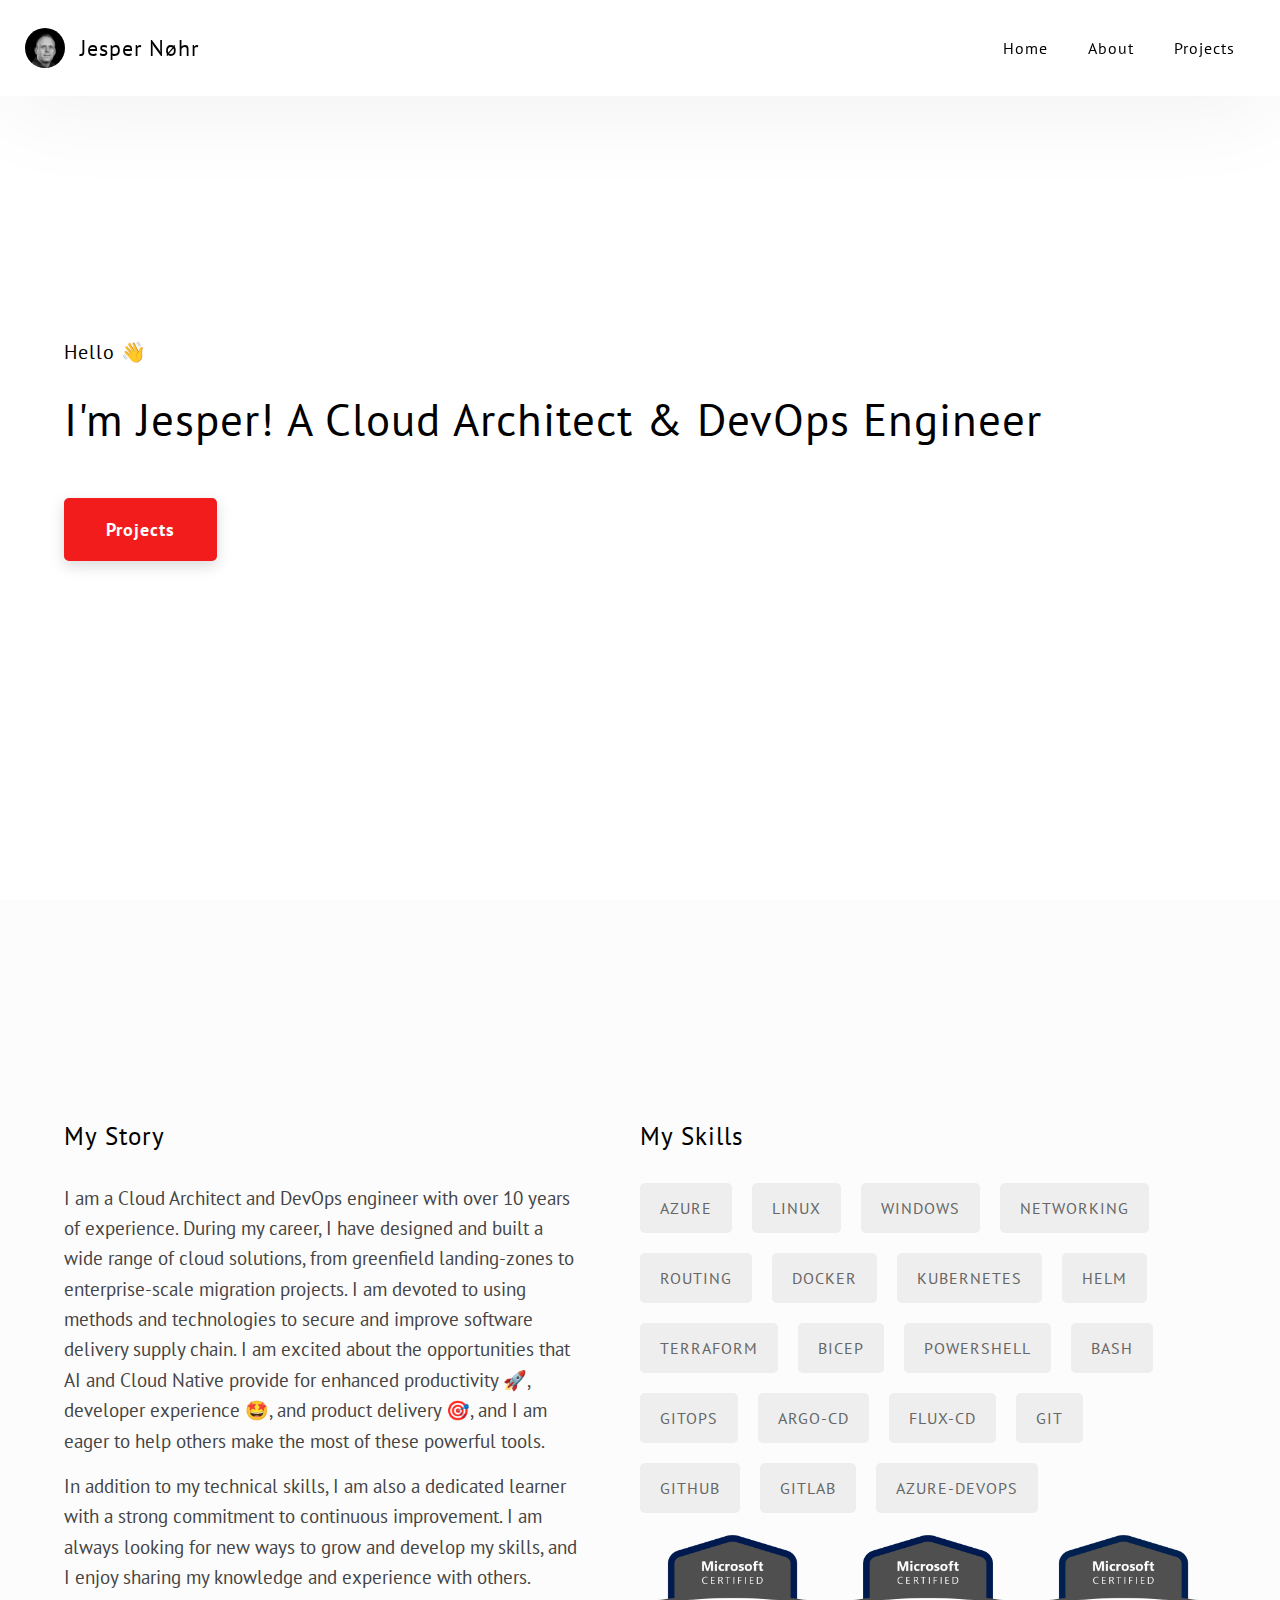
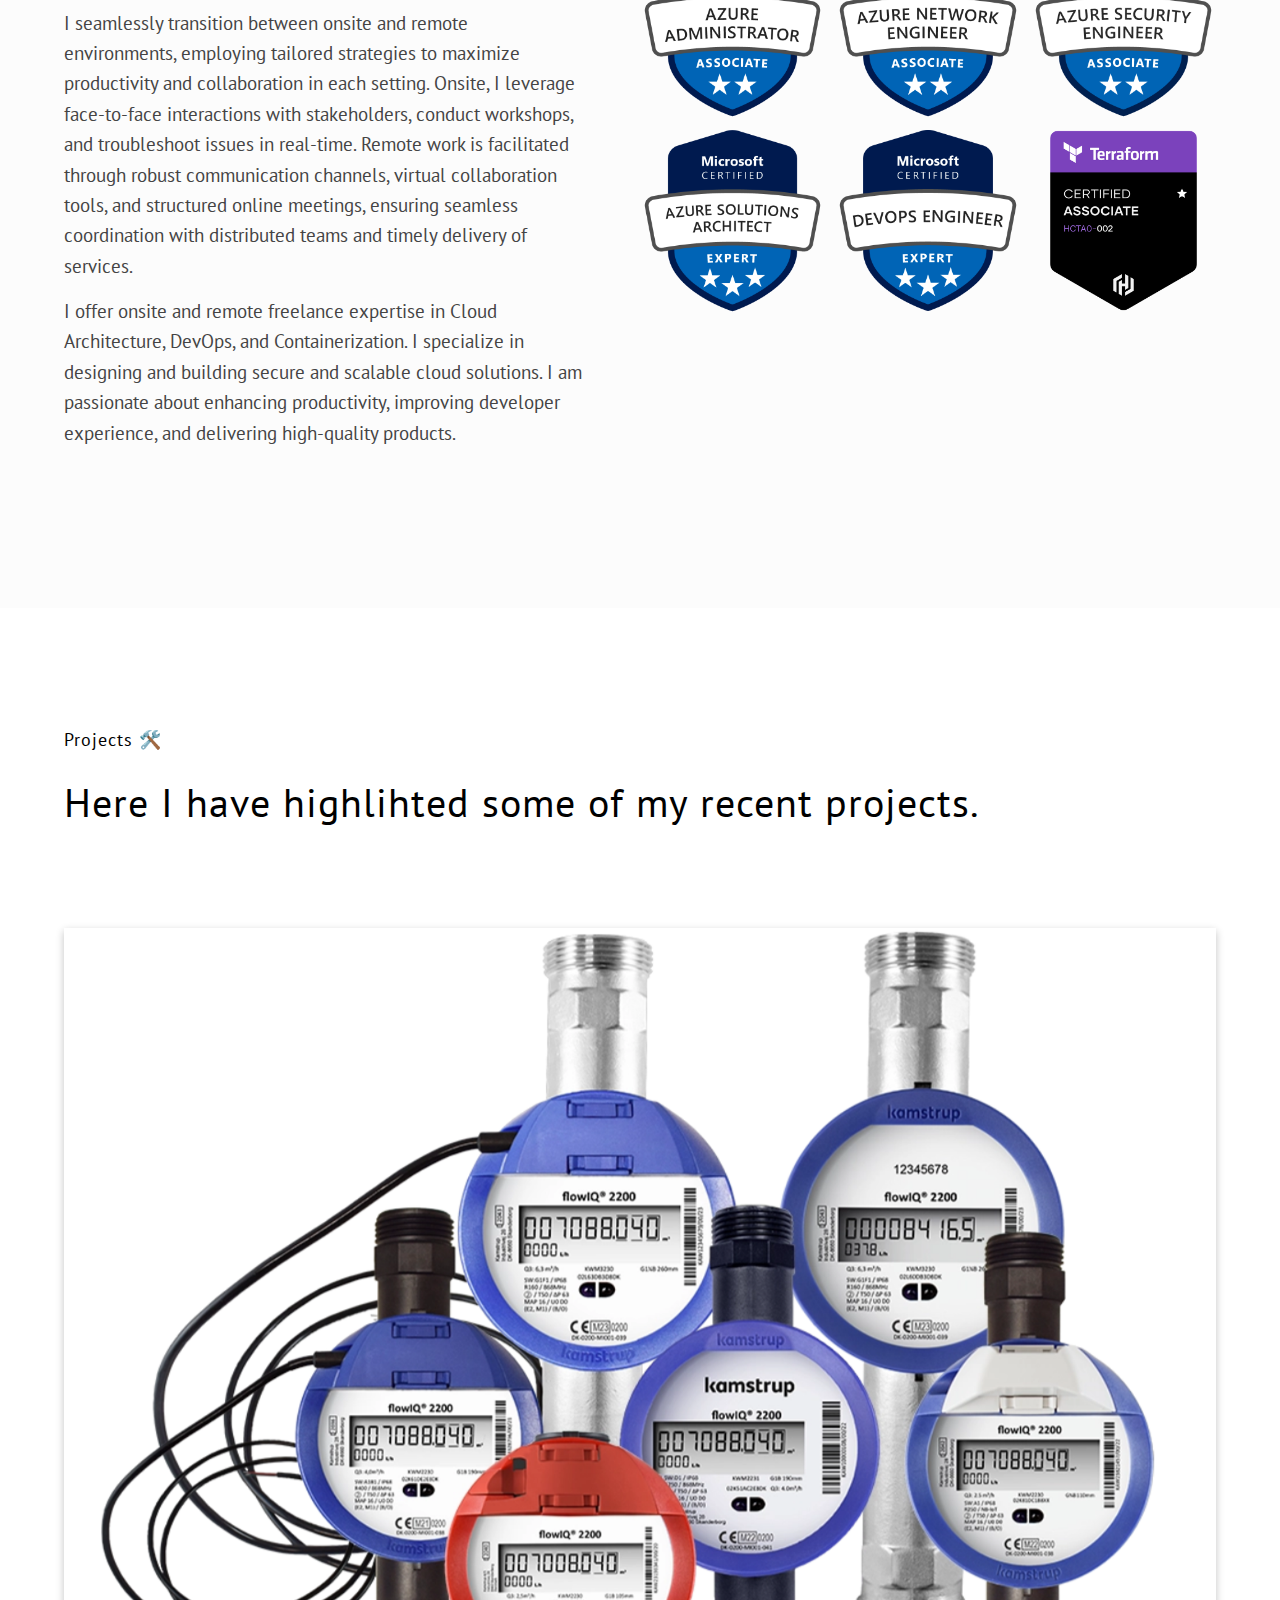
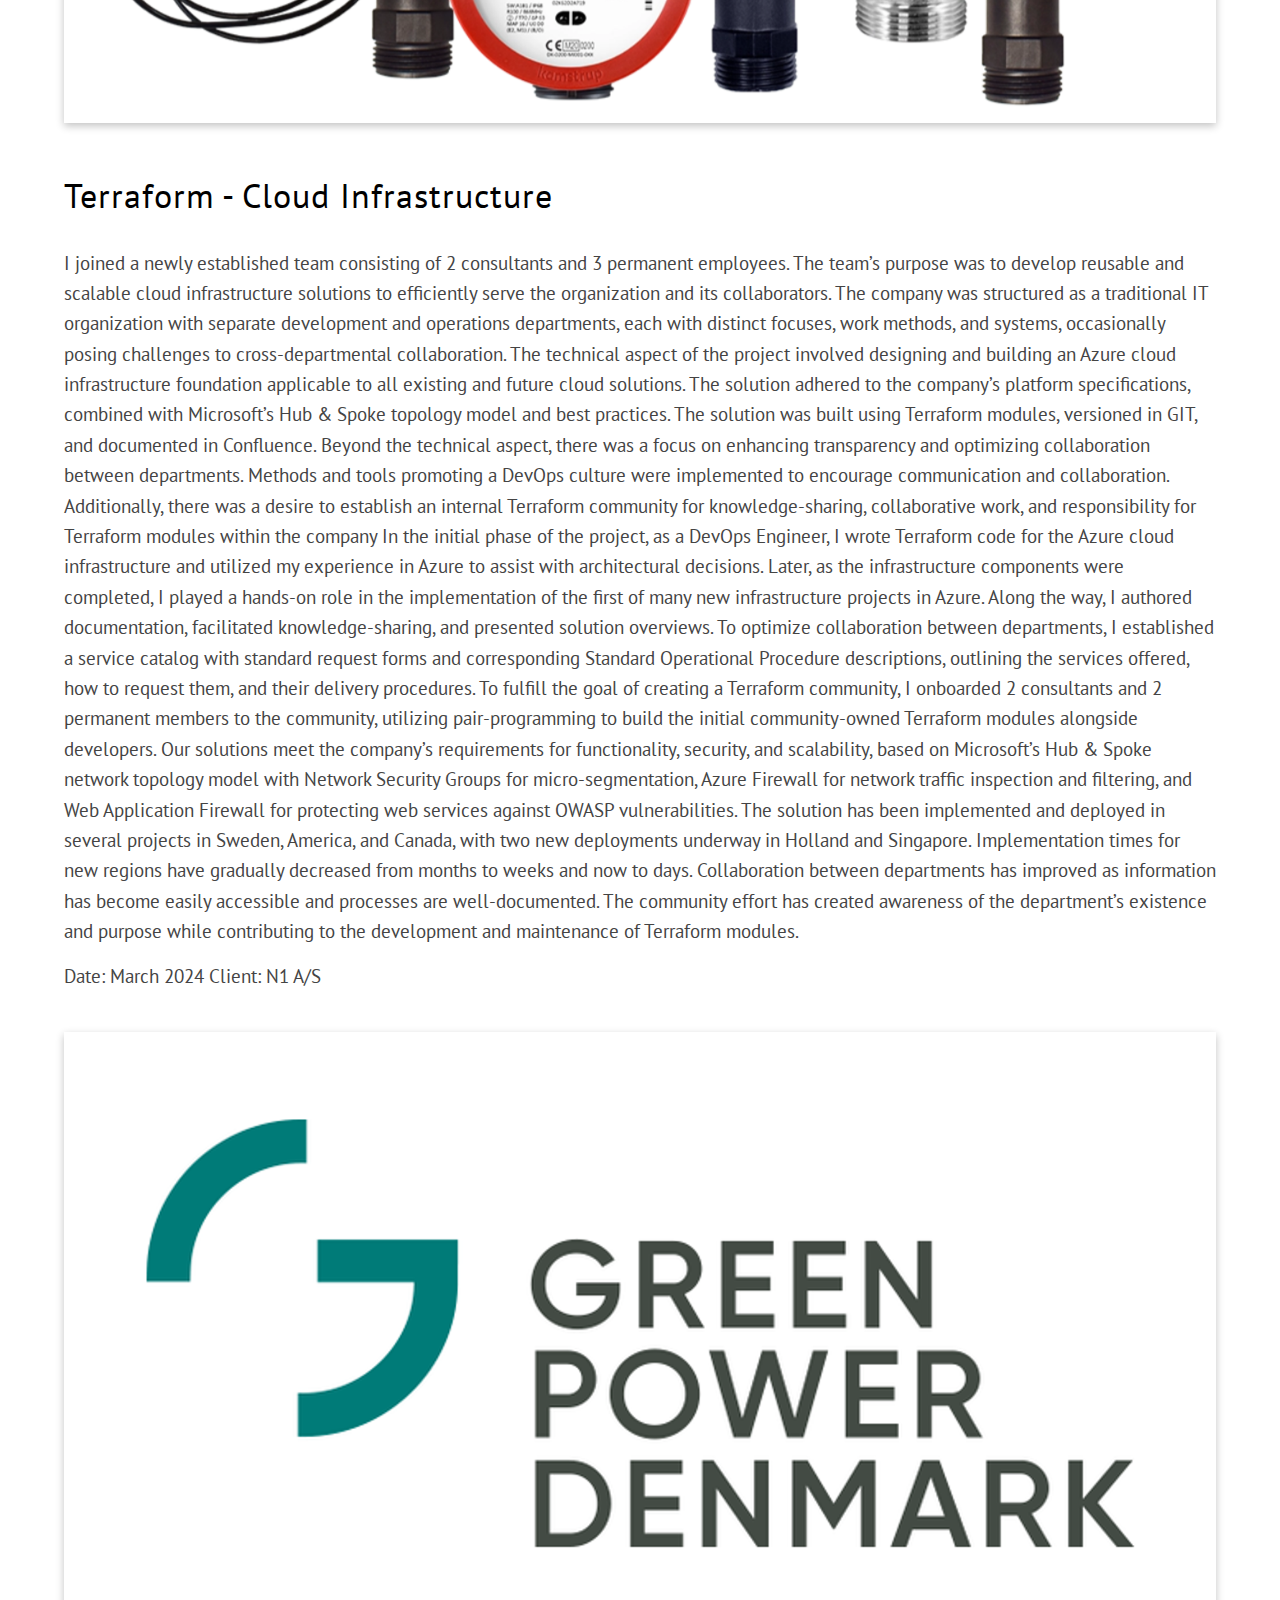
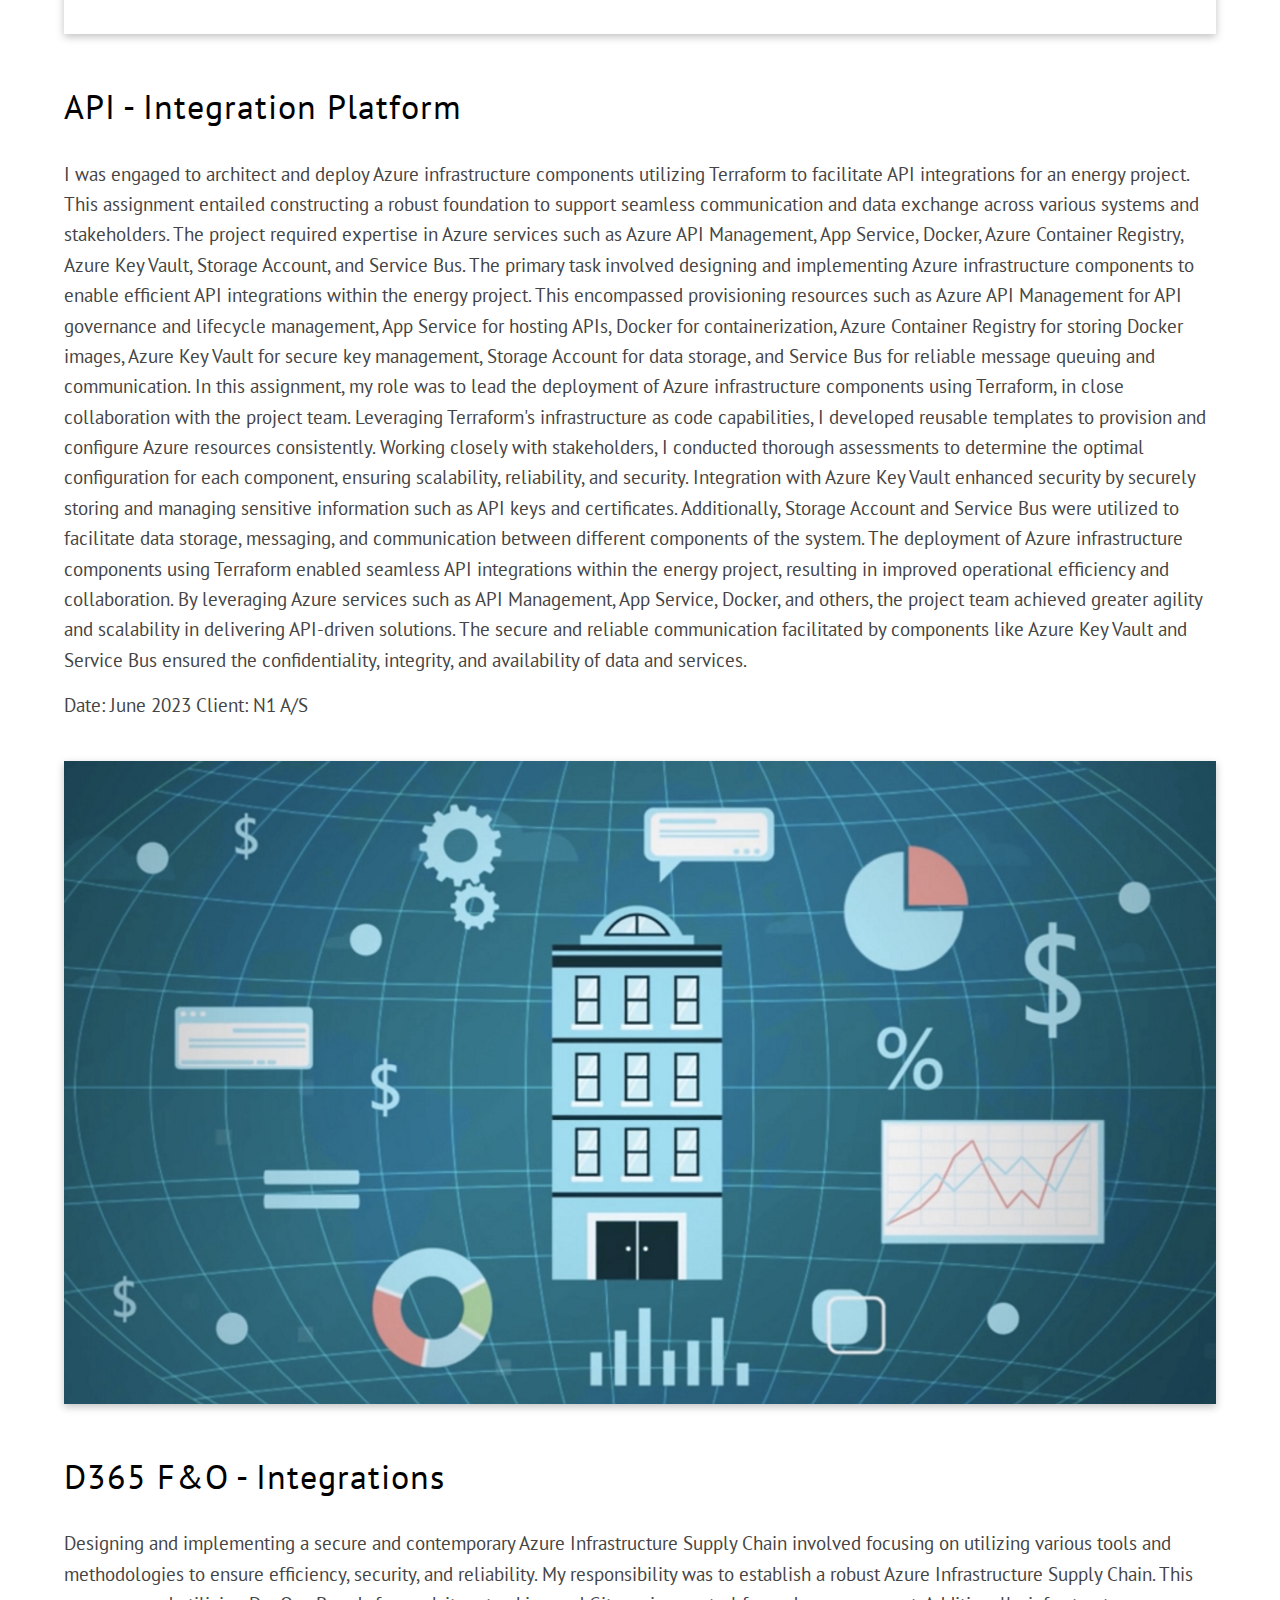
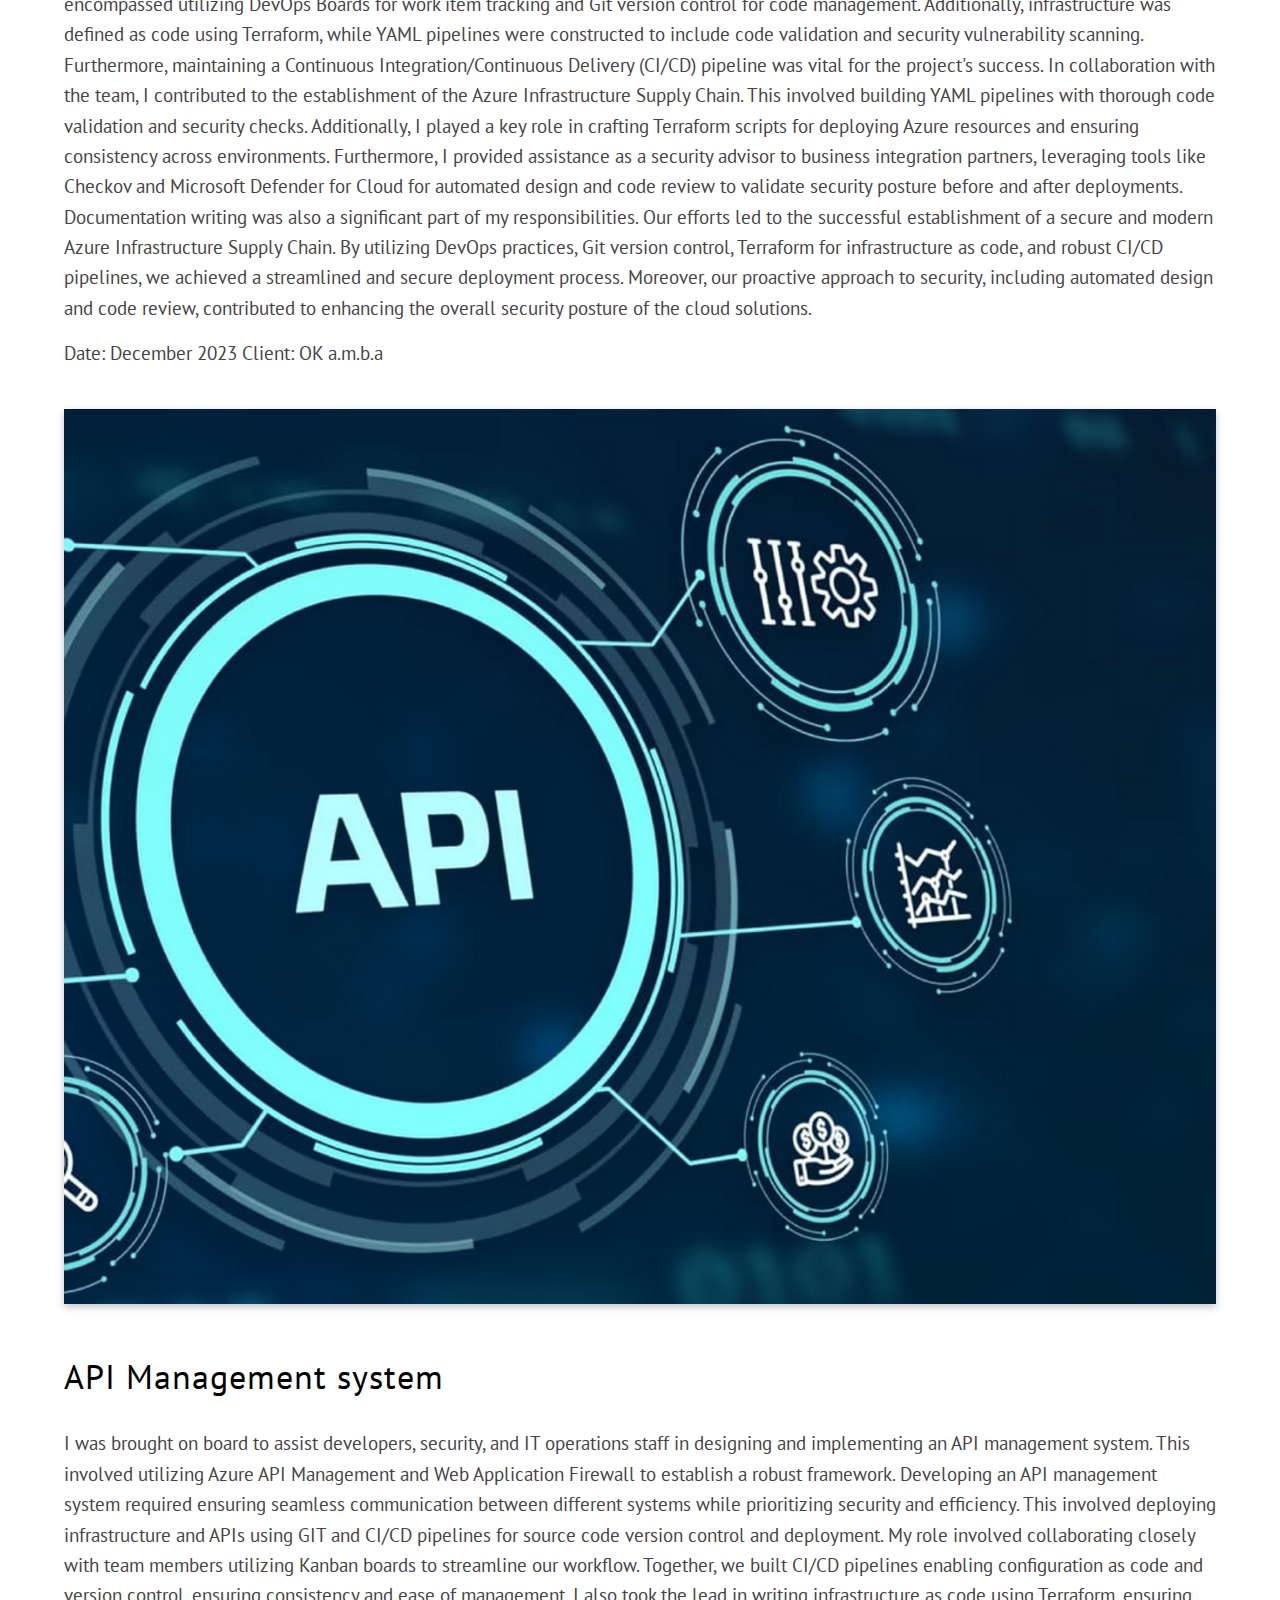
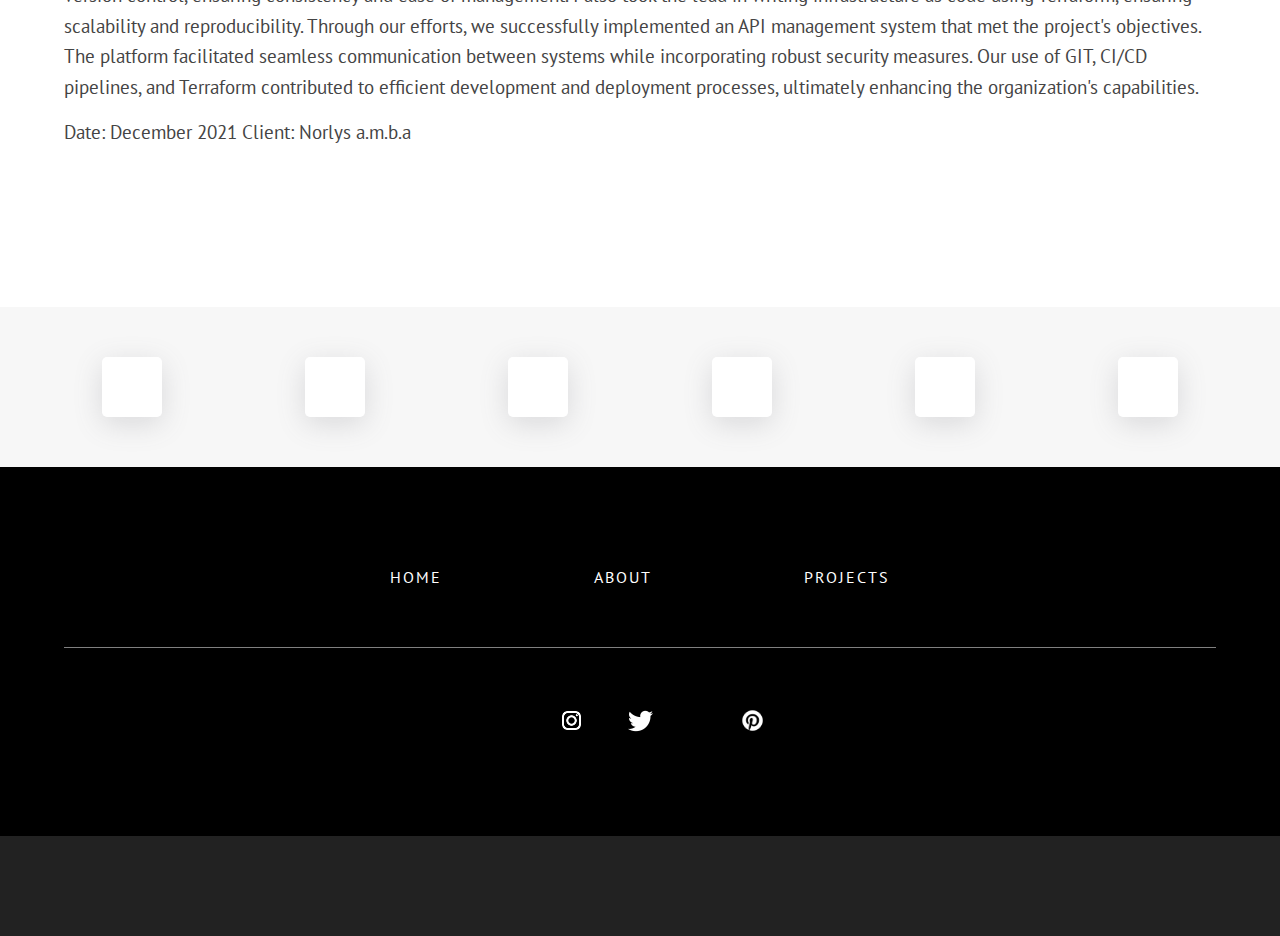
==== commit 5ca58aea: "style" ====
--- a/index.html
+++ b/index.html
@@ -127,50 +127,51 @@
 
 
           <!-- Skills section starts here -->
-          <div class="about__skill-info">
-            <h3 class="heading-quaternary about__heading-quaternary">
-              My Skills
-            </h3>
-            <ul class="about__skills">
-              <li class="about__skill">azure</li>
-              <li class="about__skill">linux</li>
-              <li class="about__skill">windows</li>
-              <li class="about__skill">networking</li>
-              <li class="about__skill">routing</li>
-              <li class="about__skill">docker</li>
-              <li class="about__skill">kubernetes</li>
-              <li class="about__skill">helm</li>
-              <li class="about__skill">terraform</li>
-              <li class="about__skill">bicep</li>
-              <li class="about__skill">powershell</li>
-              <li class="about__skill">bash</li>
-              <li class="about__skill">gitops</li>
-              <li class="about__skill">argo-cd</li>
-              <li class="about__skill">flux-cd</li>
-              <li class="about__skill">git</li>
-              <li class="about__skill">github</li>
-              <li class="about__skill">gitlab</li>
-              <li class="about__skill">azure-devops</li>
-            </ul>
+          <div class="about__skill-certifications">
+            <div class="about__skill-info">
+              <h3 class="heading-quaternary about__heading-quaternary">
+                My Skills
+              </h3>
+              <ul class="about__skills">
+                <li class="about__skill">azure</li>
+                <li class="about__skill">linux</li>
+                <li class="about__skill">windows</li>
+                <li class="about__skill">networking</li>
+                <li class="about__skill">routing</li>
+                <li class="about__skill">docker</li>
+                <li class="about__skill">kubernetes</li>
+                <li class="about__skill">helm</li>
+                <li class="about__skill">terraform</li>
+                <li class="about__skill">bicep</li>
+                <li class="about__skill">powershell</li>
+                <li class="about__skill">bash</li>
+                <li class="about__skill">gitops</li>
+                <li class="about__skill">argo-cd</li>
+                <li class="about__skill">flux-cd</li>
+                <li class="about__skill">git</li>
+                <li class="about__skill">github</li>
+                <li class="about__skill">gitlab</li>
+                <li class="about__skill">azure-devops</li>
+              </ul>
+            </div>
+            <!-- Skills section ends here -->
+
+            <!-- Certifications section starts here -->
+            <div class="certifications__grid">
+              <img src="assets/azure-administrator-associate-600x600.png" alt="Certification 1"
+                class="certifications__image">
+              <img src="assets/azure-network-engineer-associate-600x600.png" alt="Certification 2"
+                class="certifications__image">
+              <img src="assets/azure-security-engineer-associate600x600.png" alt="Certification 3"
+                class="certifications__image">
+              <img src="assets/azure-solutions-architect-expert-600x600.png" alt="Certification 4"
+                class="certifications__image">
+              <img src="assets/CERT-Expert-DevOps-Engineer-600x600.png" alt="Certification 5"
+                class="certifications__image">
+              <img src="assets/terraform002.png" alt="Certification 6" class="certifications__image">
+            </div>
+            <!-- Certifications section ends here -->
           </div>
-          <!-- Skills section ends here -->
-
-          <!-- Certifications section starts here -->
-          <div class="certifications__grid">
-            <img src="assets/azure-administrator-associate-600x600.png" alt="Certification 1"
-              class="certifications__image">
-            <img src="assets/azure-network-engineer-associate-600x600.png" alt="Certification 2"
-              class="certifications__image">
-            <img src="assets/azure-security-engineer-associate600x600.png" alt="Certification 3"
-              class="certifications__image">
-            <img src="assets/azure-solutions-architect-expert-600x600.png" alt="Certification 4"
-              class="certifications__image">
-            <img src="assets/CERT-Expert-DevOps-Engineer-600x600.png" alt="Certification 5"
-              class="certifications__image">
-            <img src="assets/terraform002.png" alt="Certification 6" class="certifications__image">
-          </div>
-          <!-- Certifications section ends here -->
-
         </div>
       </div>
     </div>
--- a/style.css
+++ b/style.css
@@ -450,11 +450,11 @@
   background: rgb(252, 252, 252);
 }
 
-.about__info {
+/* .about__info {
   display: grid;
   grid-template-columns: 1fr 1fr;
   grid-gap: 8rem;
-}
+} */
 
 @media (max-width: 37.5em) {
   .about__info {
@@ -471,9 +471,9 @@
   margin-bottom: 3rem;
 }
 
-.about__main-info {
+/* .about__main-info {
   margin-bottom: 4rem;
-}
+} */
 
 .about__text-primary {
   margin-bottom: 4rem;
@@ -573,7 +573,7 @@
   }
 }
 
-.about__info-certifications {
+/* .about__info-certifications {
   display: flex;
   justify-content: column;
 }
@@ -591,6 +591,7 @@
   height: auto;
 }
 
+*/
 /* projects */
 
 .projects__list-item {
@@ -992,4 +993,33 @@
   top: 0;
   left: 0;
   z-index: 1;
+}
+
+
+
+/* new change */
+.about__info {
+  display: flex;
+  justify-content: space-between;
+}
+
+.about__skill-certifications {
+  display: flex;
+  flex-direction: column;
+  width: 50%;
+}
+
+.about__main-info {
+  width: 45%;
+}
+
+.certifications__grid {
+  display: grid;
+  grid-template-columns: repeat(3, 1fr);
+  grid-gap: 1rem;
+}
+
+.certifications__image {
+  width: 100%;
+  height: auto;
 }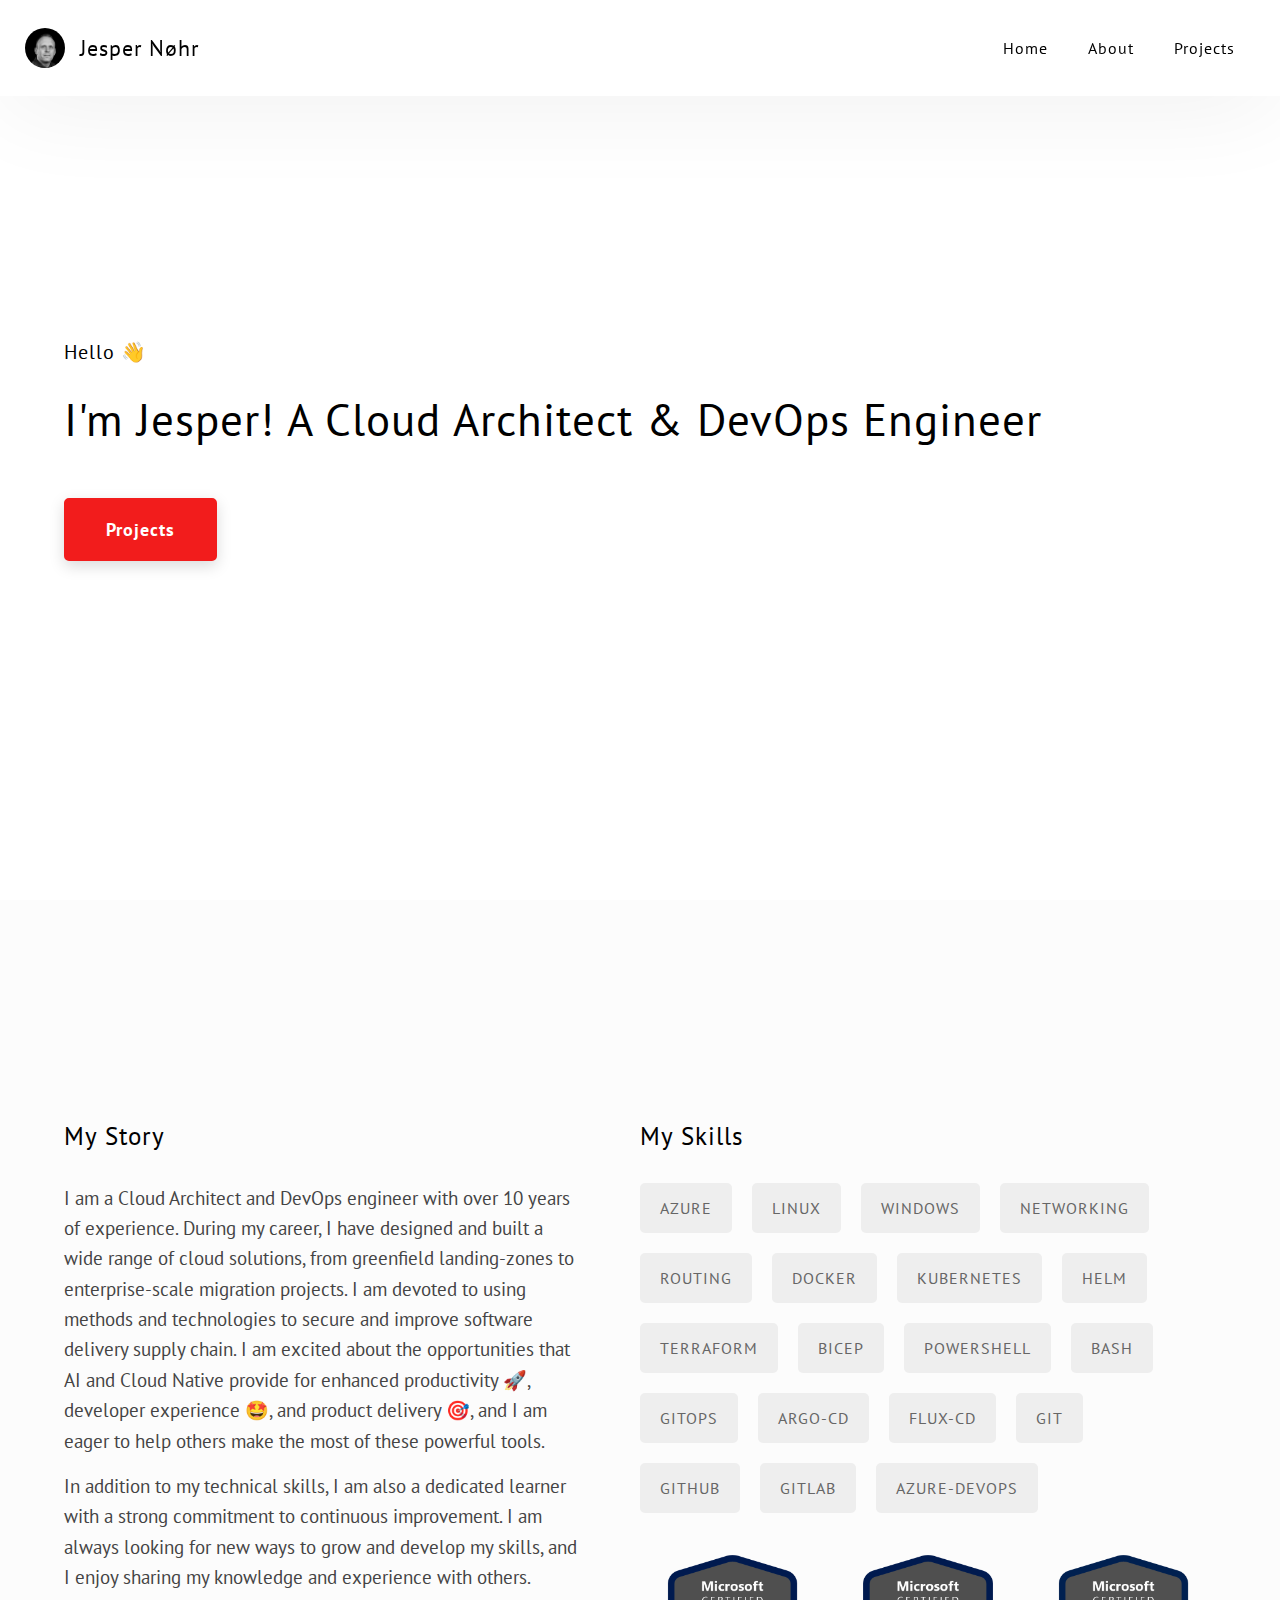
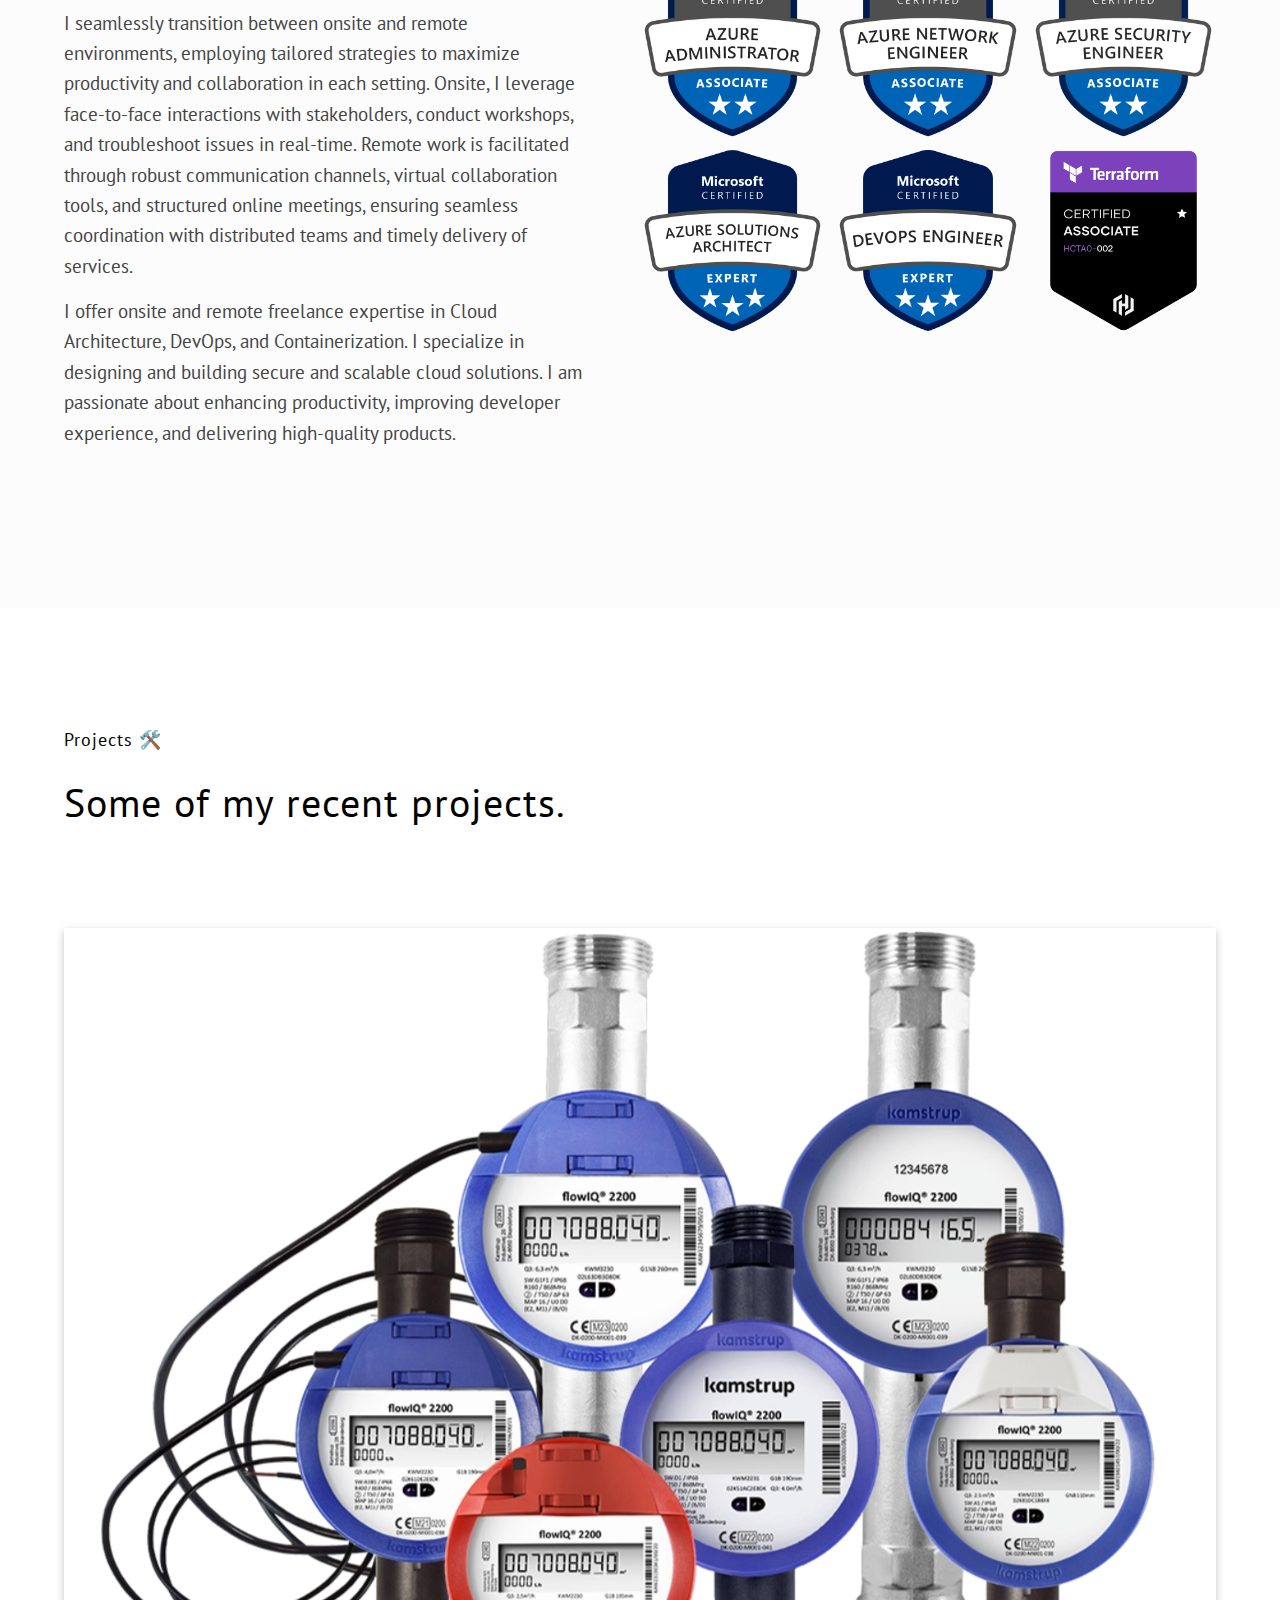
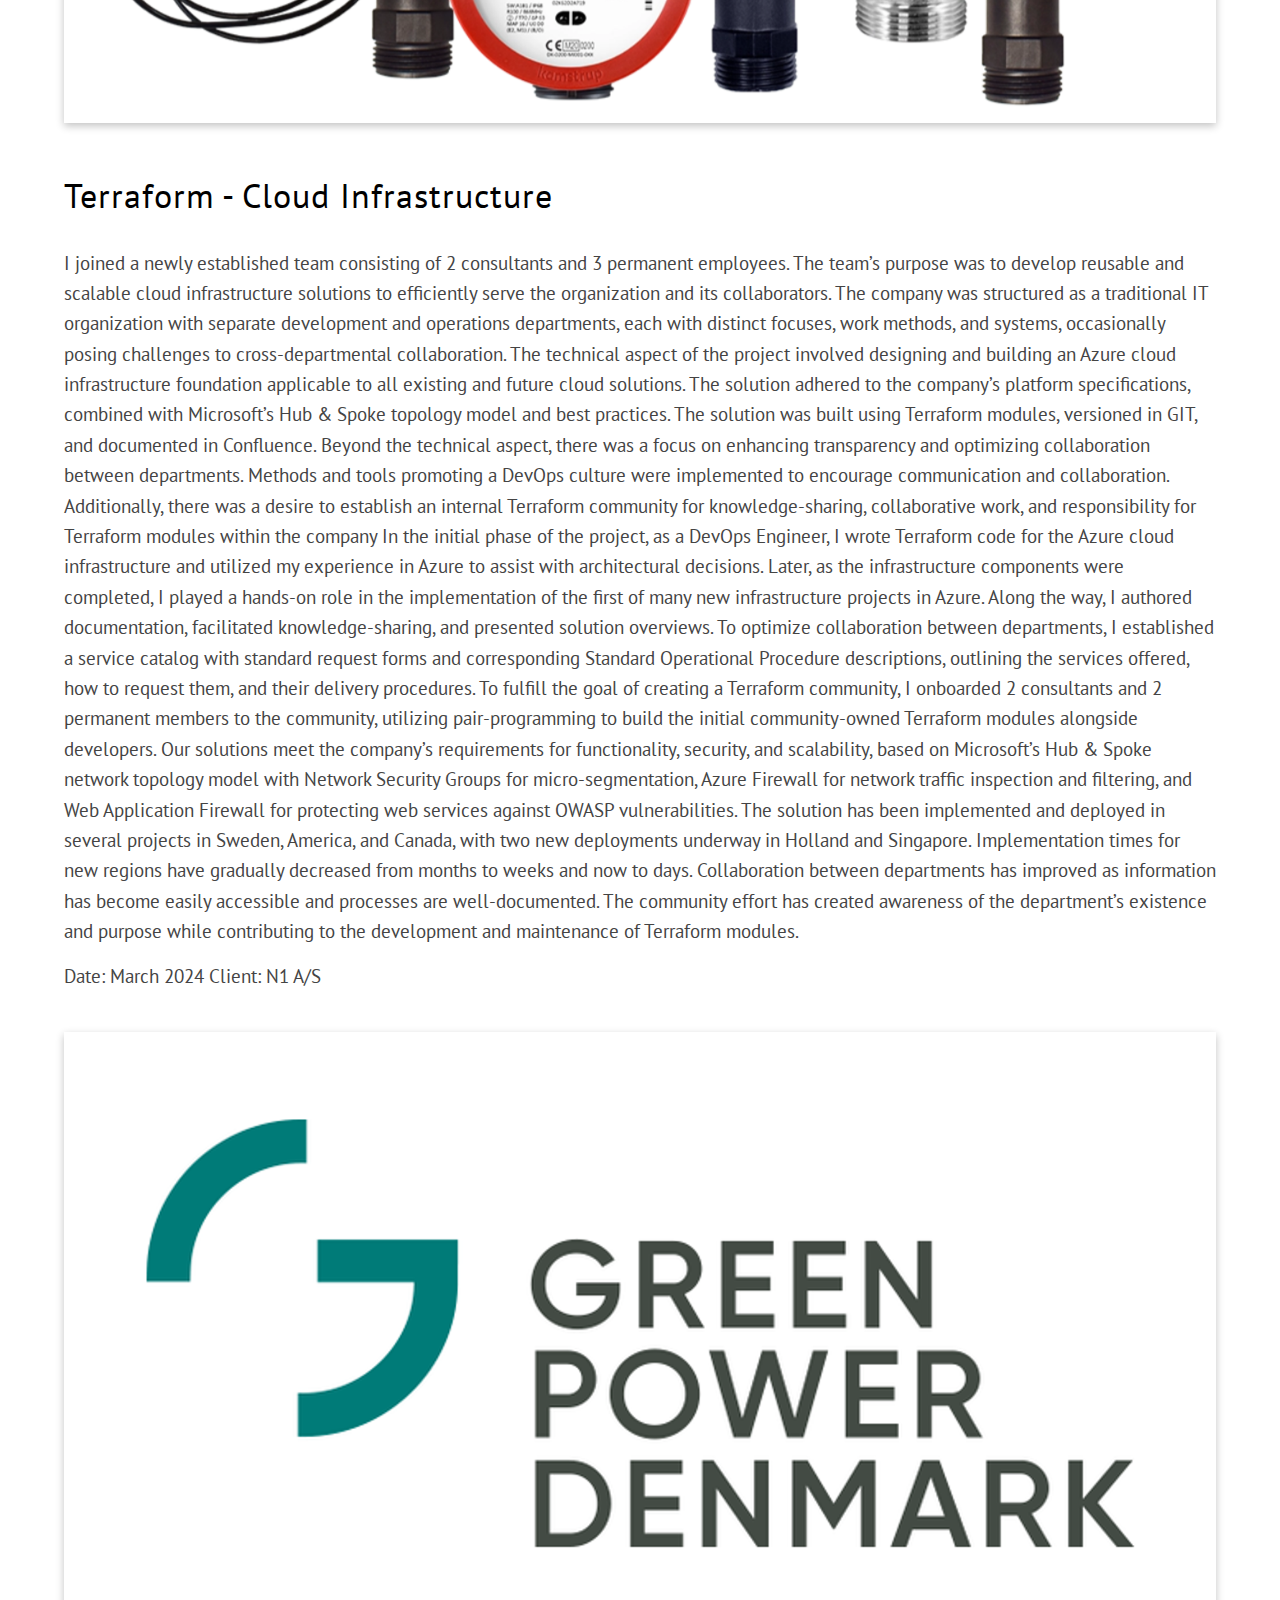
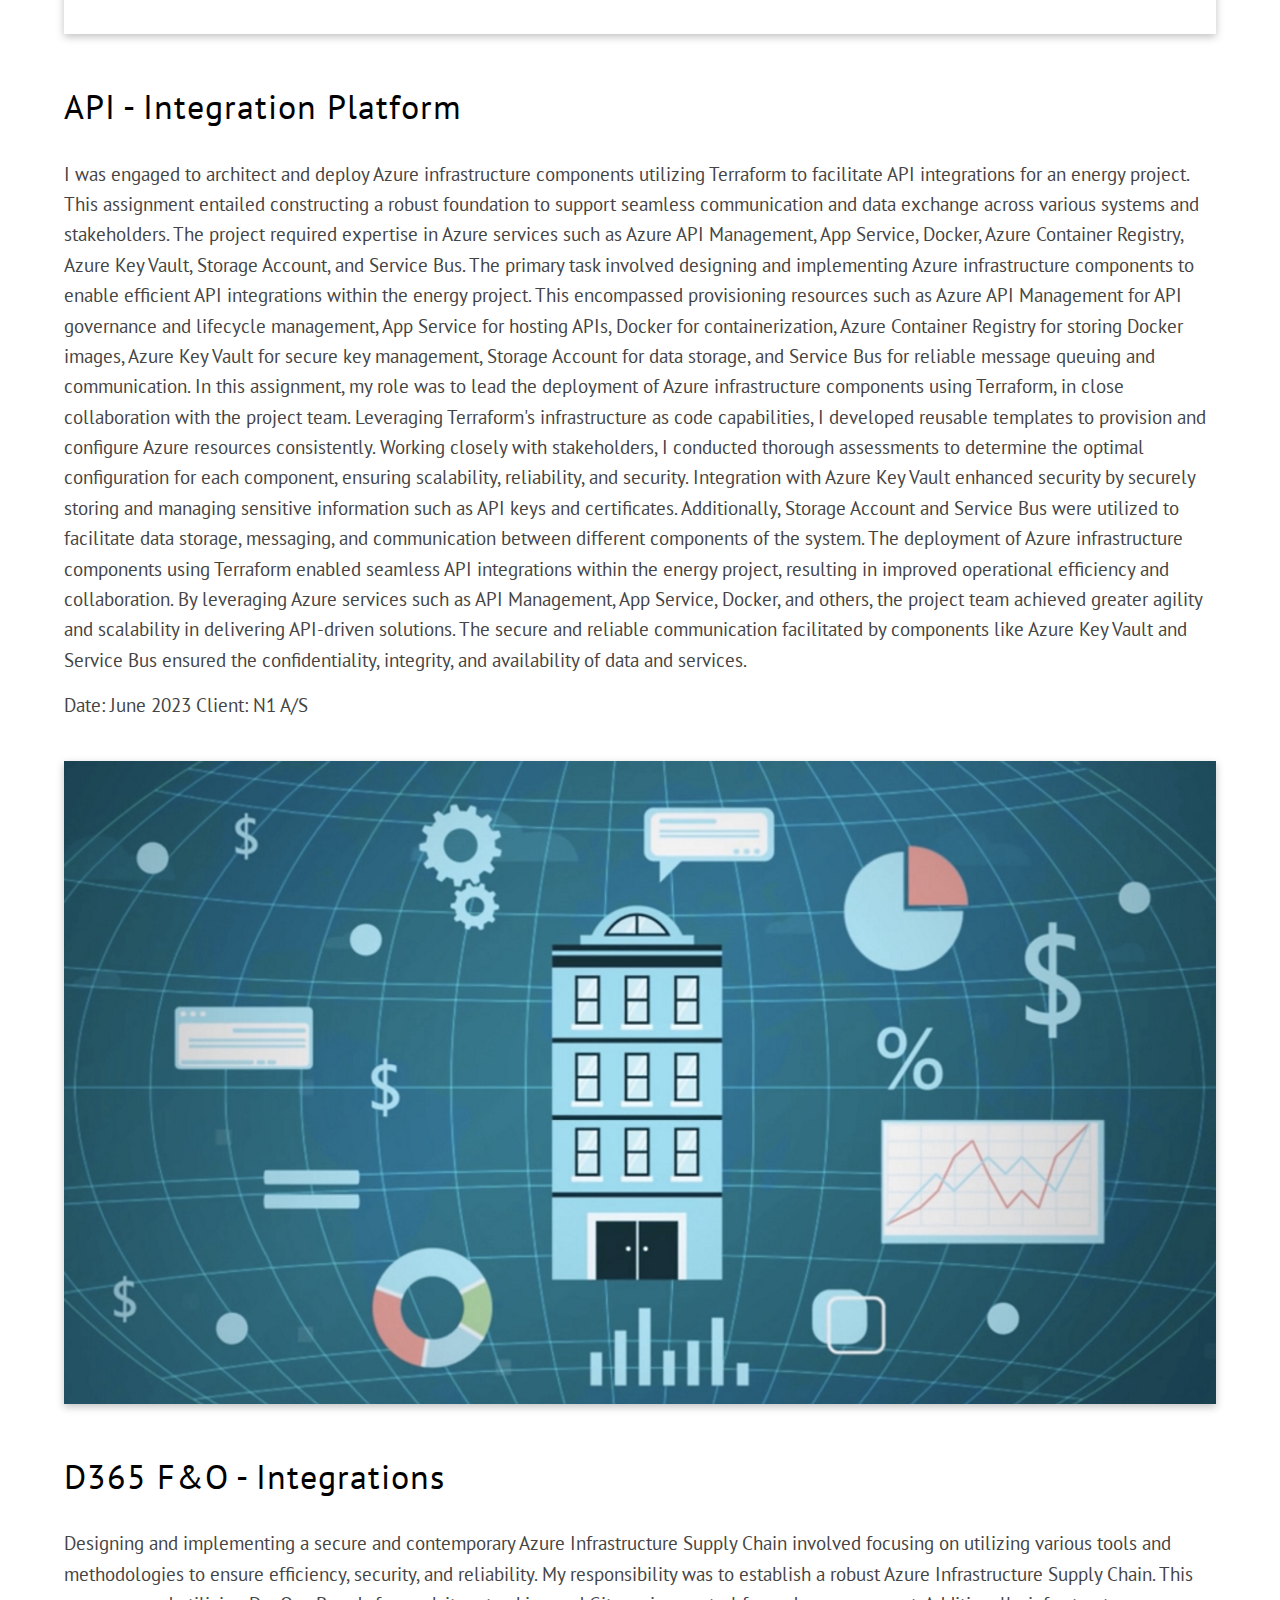
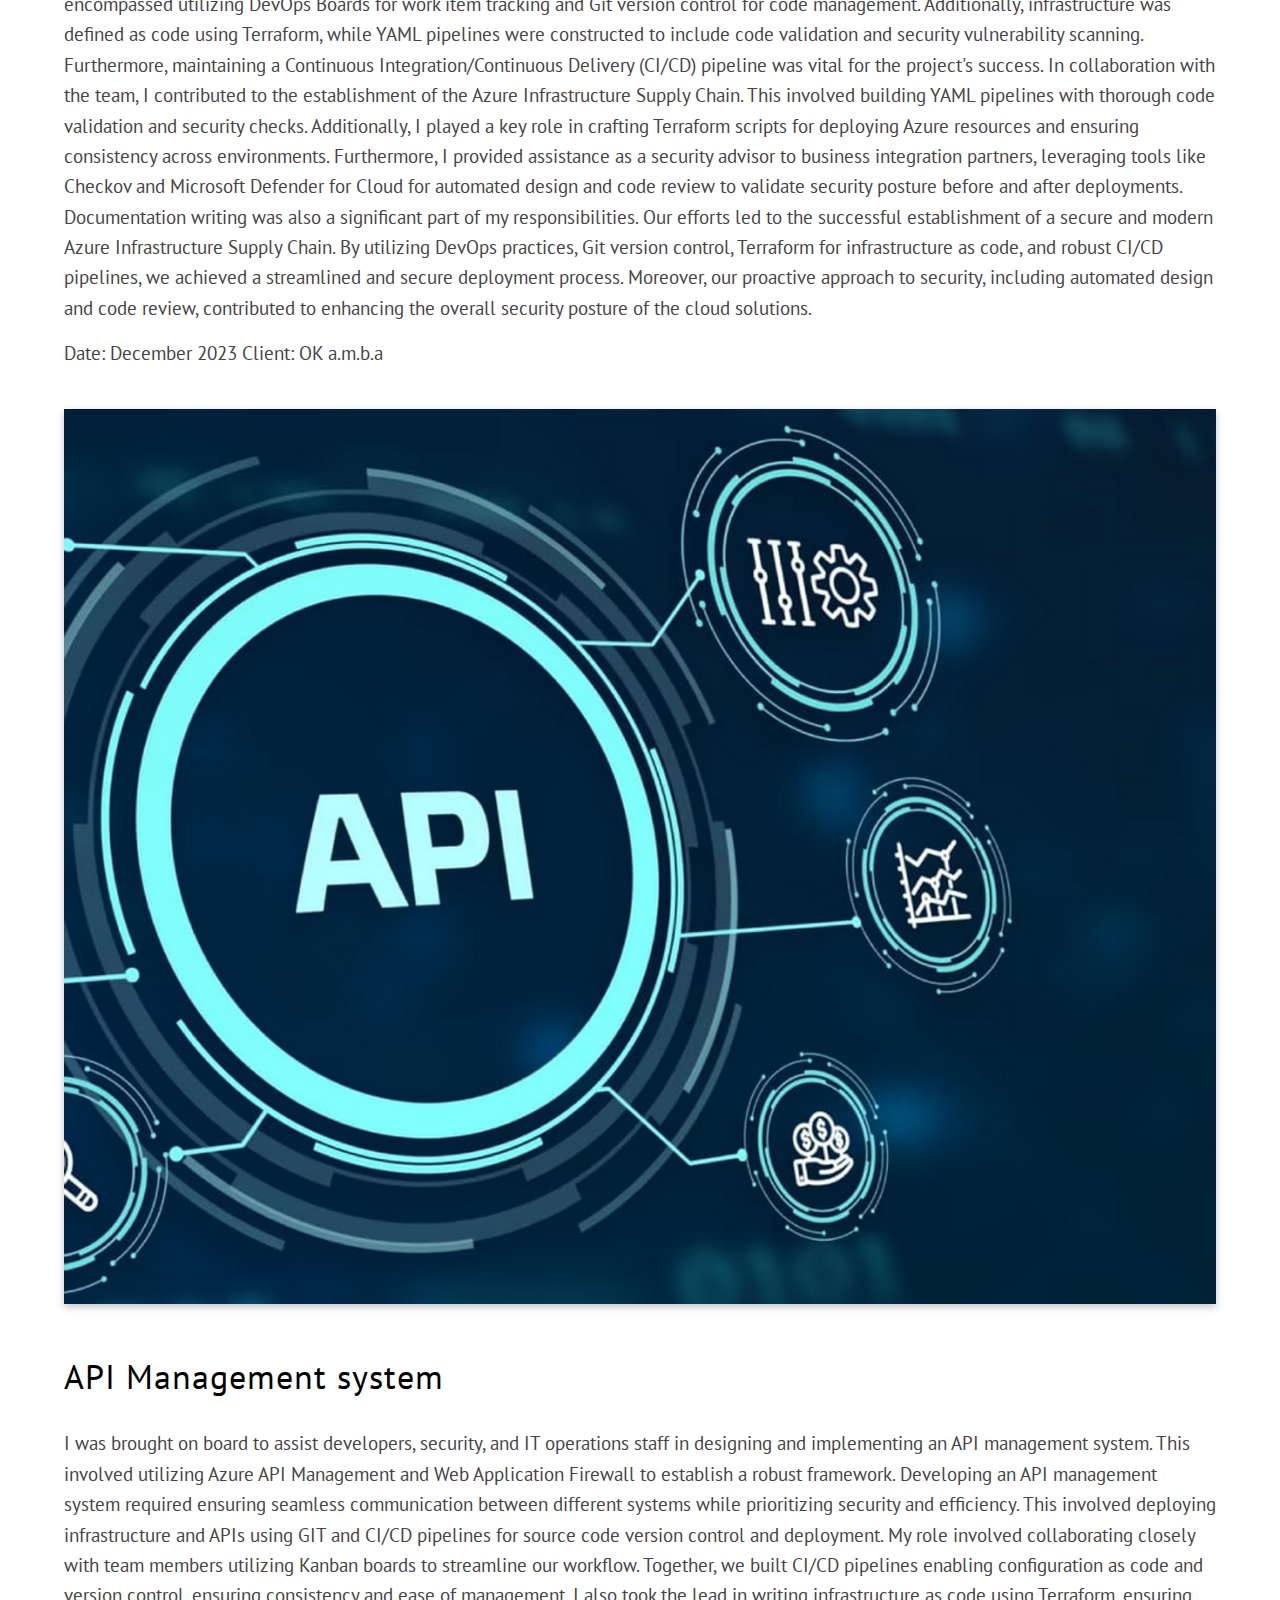
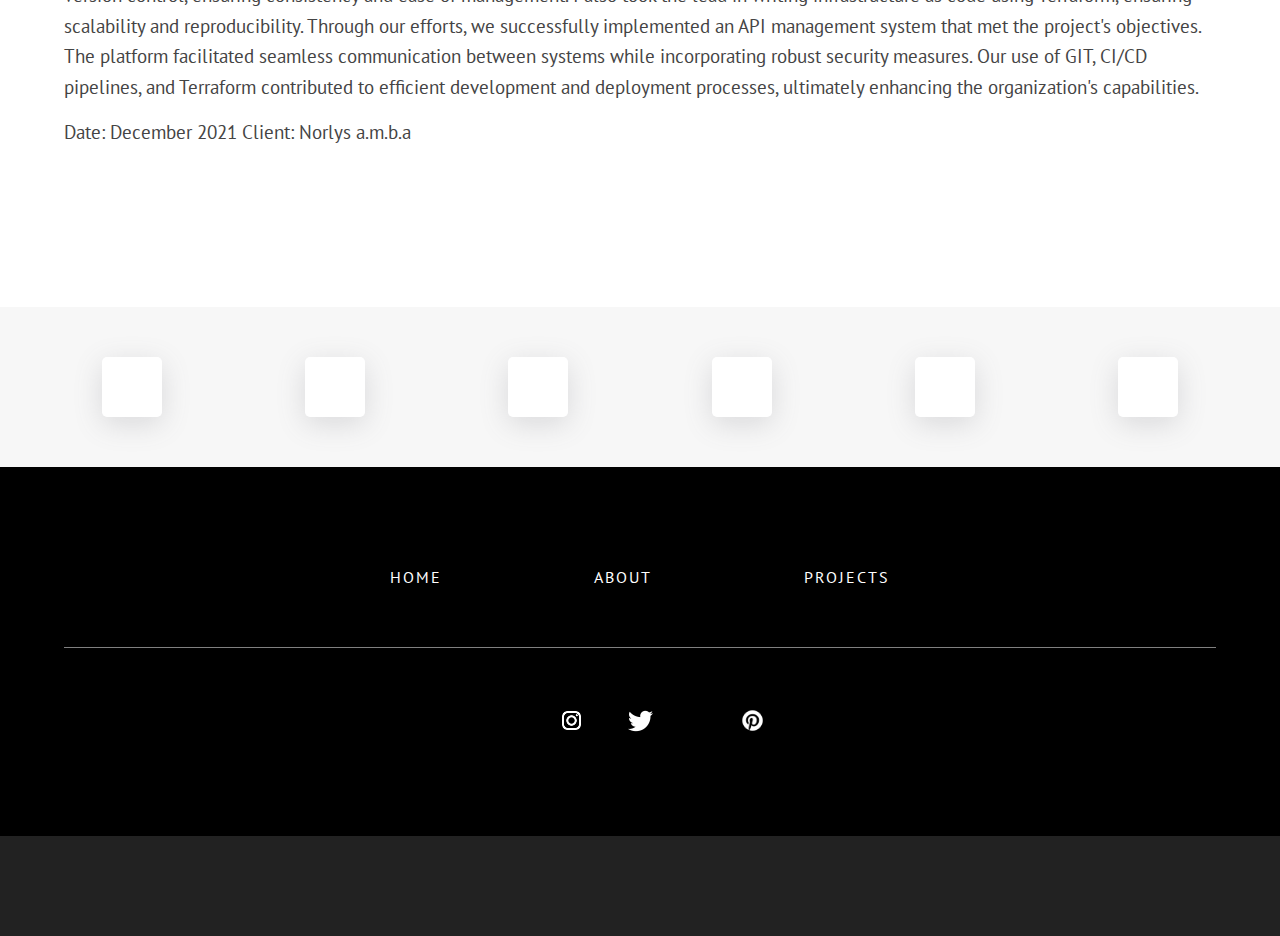
==== commit 64bb68d7: "style" ====
--- a/index.html
+++ b/index.html
@@ -185,7 +185,7 @@
       <h2 class="heading-secondary projects__heading-secondary">
         <span class="heading-secondary__sm"> Projects 🛠️</span>
         <span class="heading-secondary__main">
-          Here I have highlihted some of my recent projects.
+          Some of my recent projects.
         </span>
       </h2>
       <div class="main-section__content">
--- a/style.css
+++ b/style.css
@@ -1017,6 +1017,7 @@
   display: grid;
   grid-template-columns: repeat(3, 1fr);
   grid-gap: 1rem;
+  margin-top: 2rem;
 }
 
 .certifications__image {
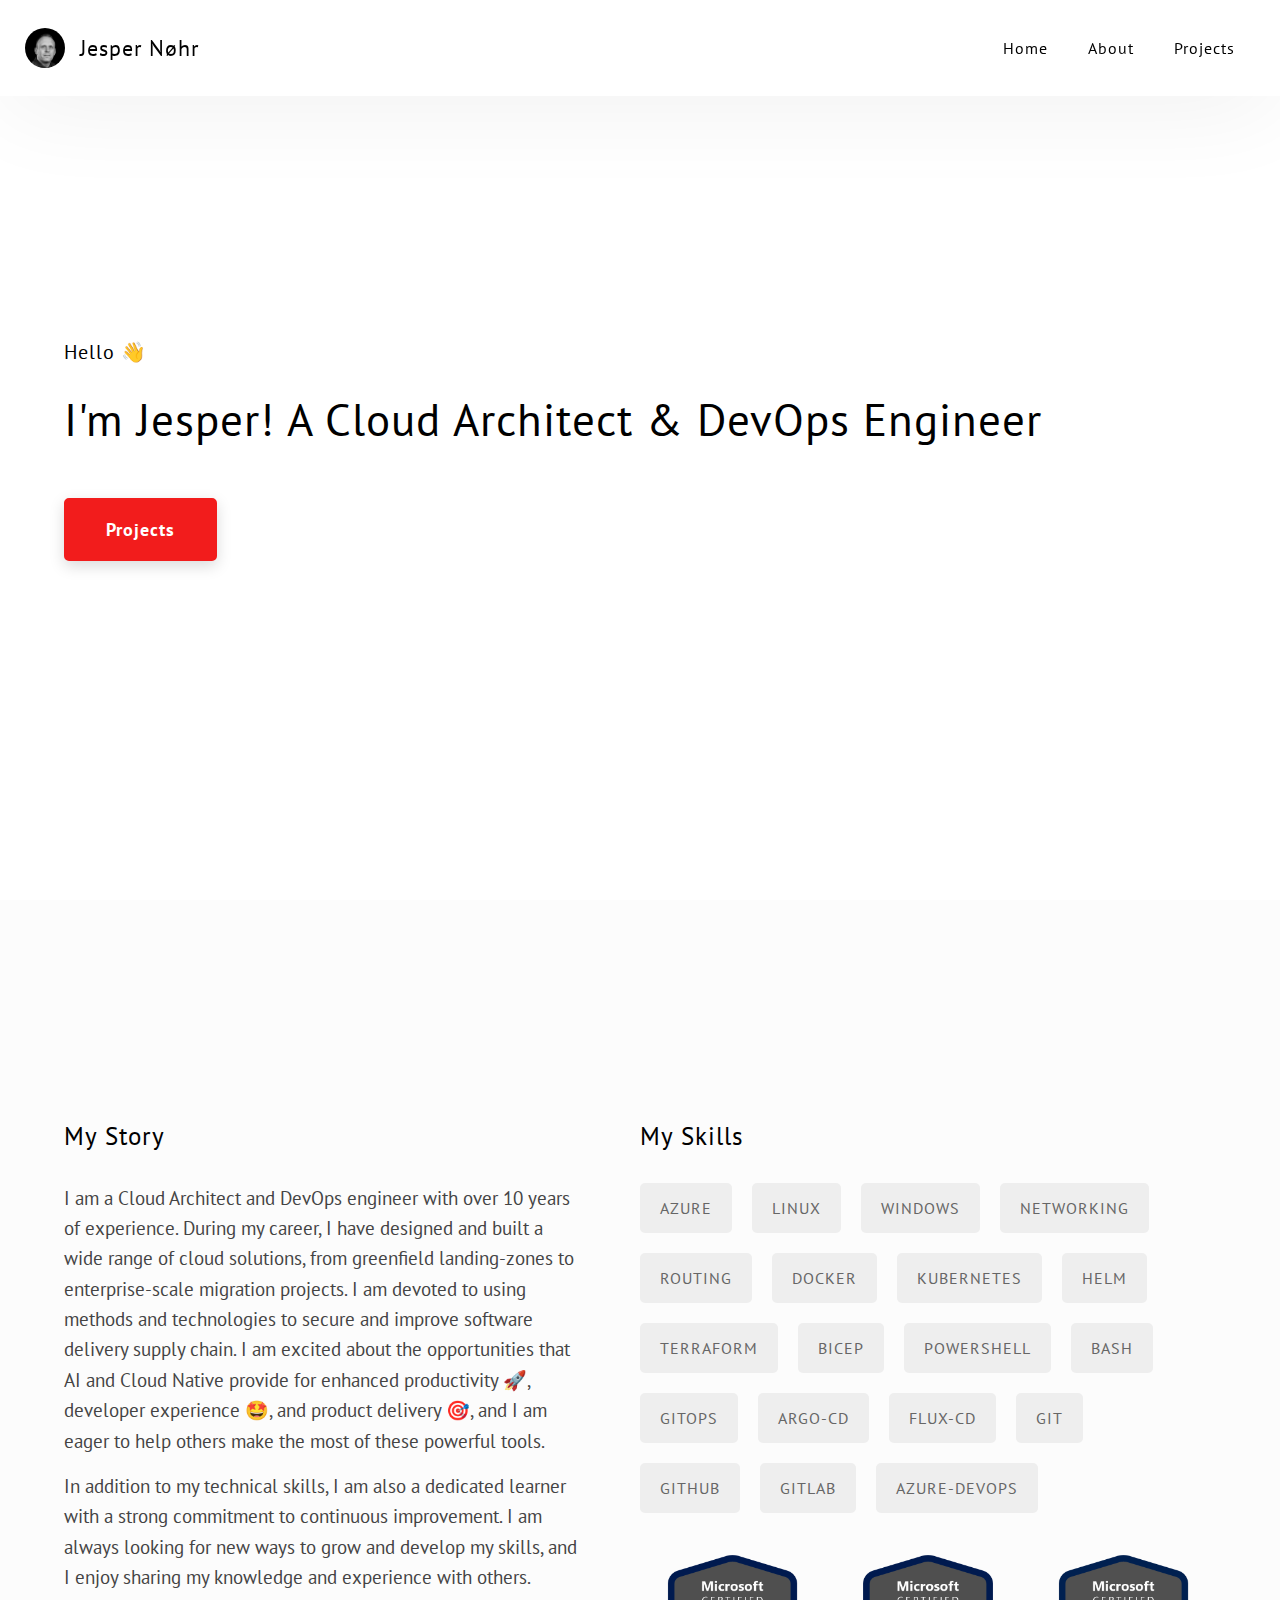
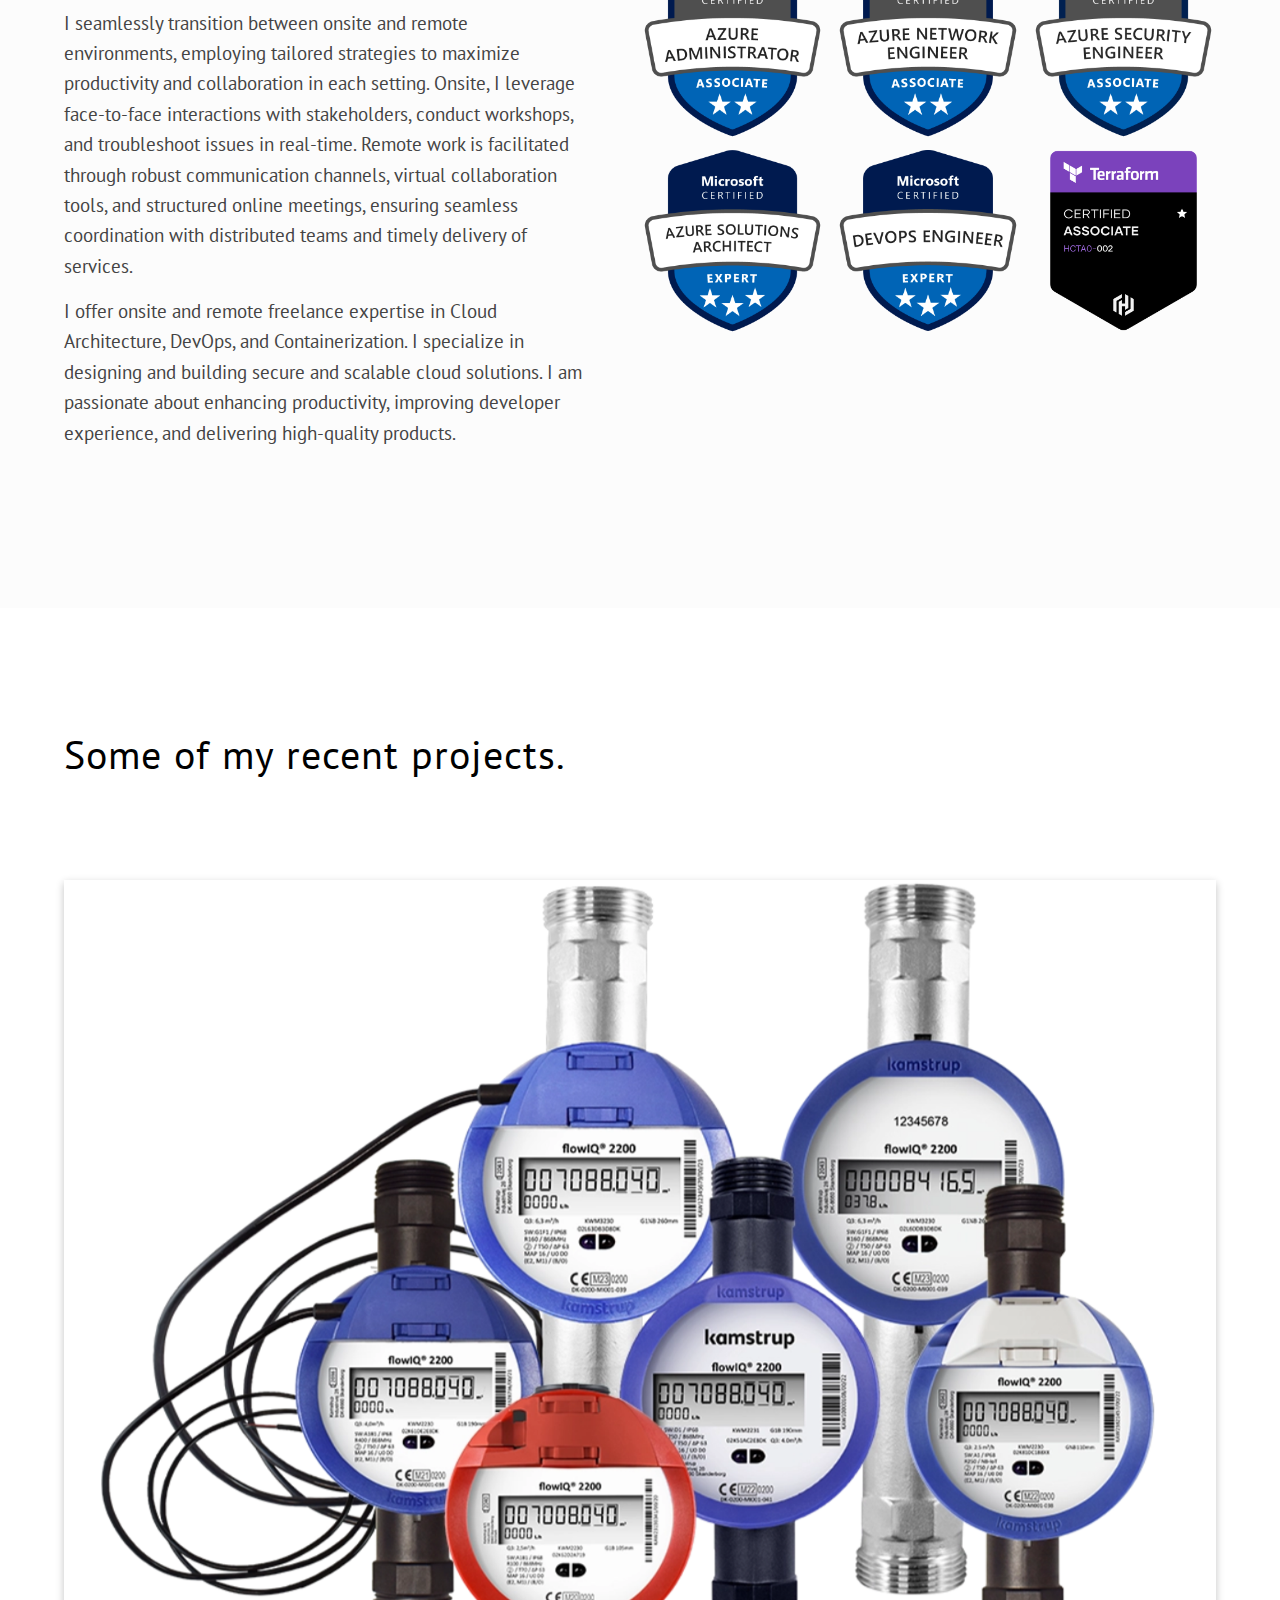
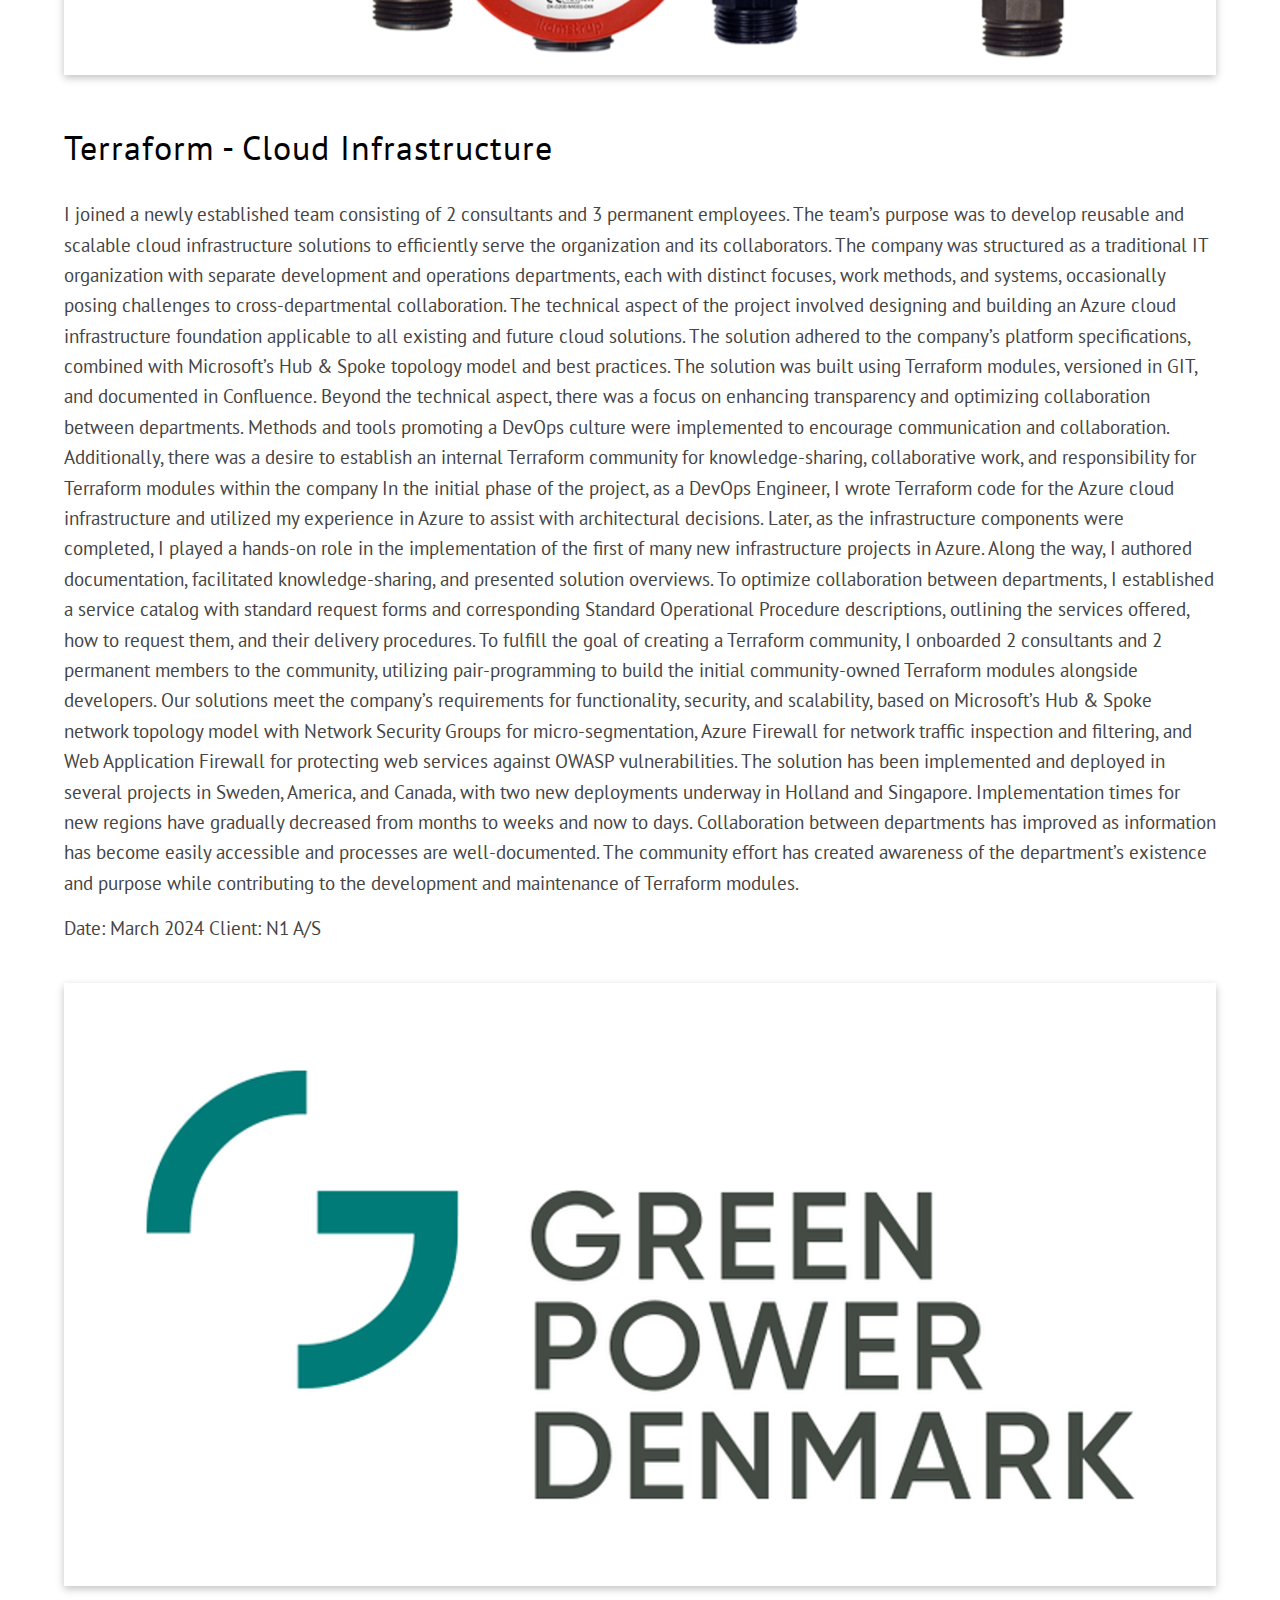
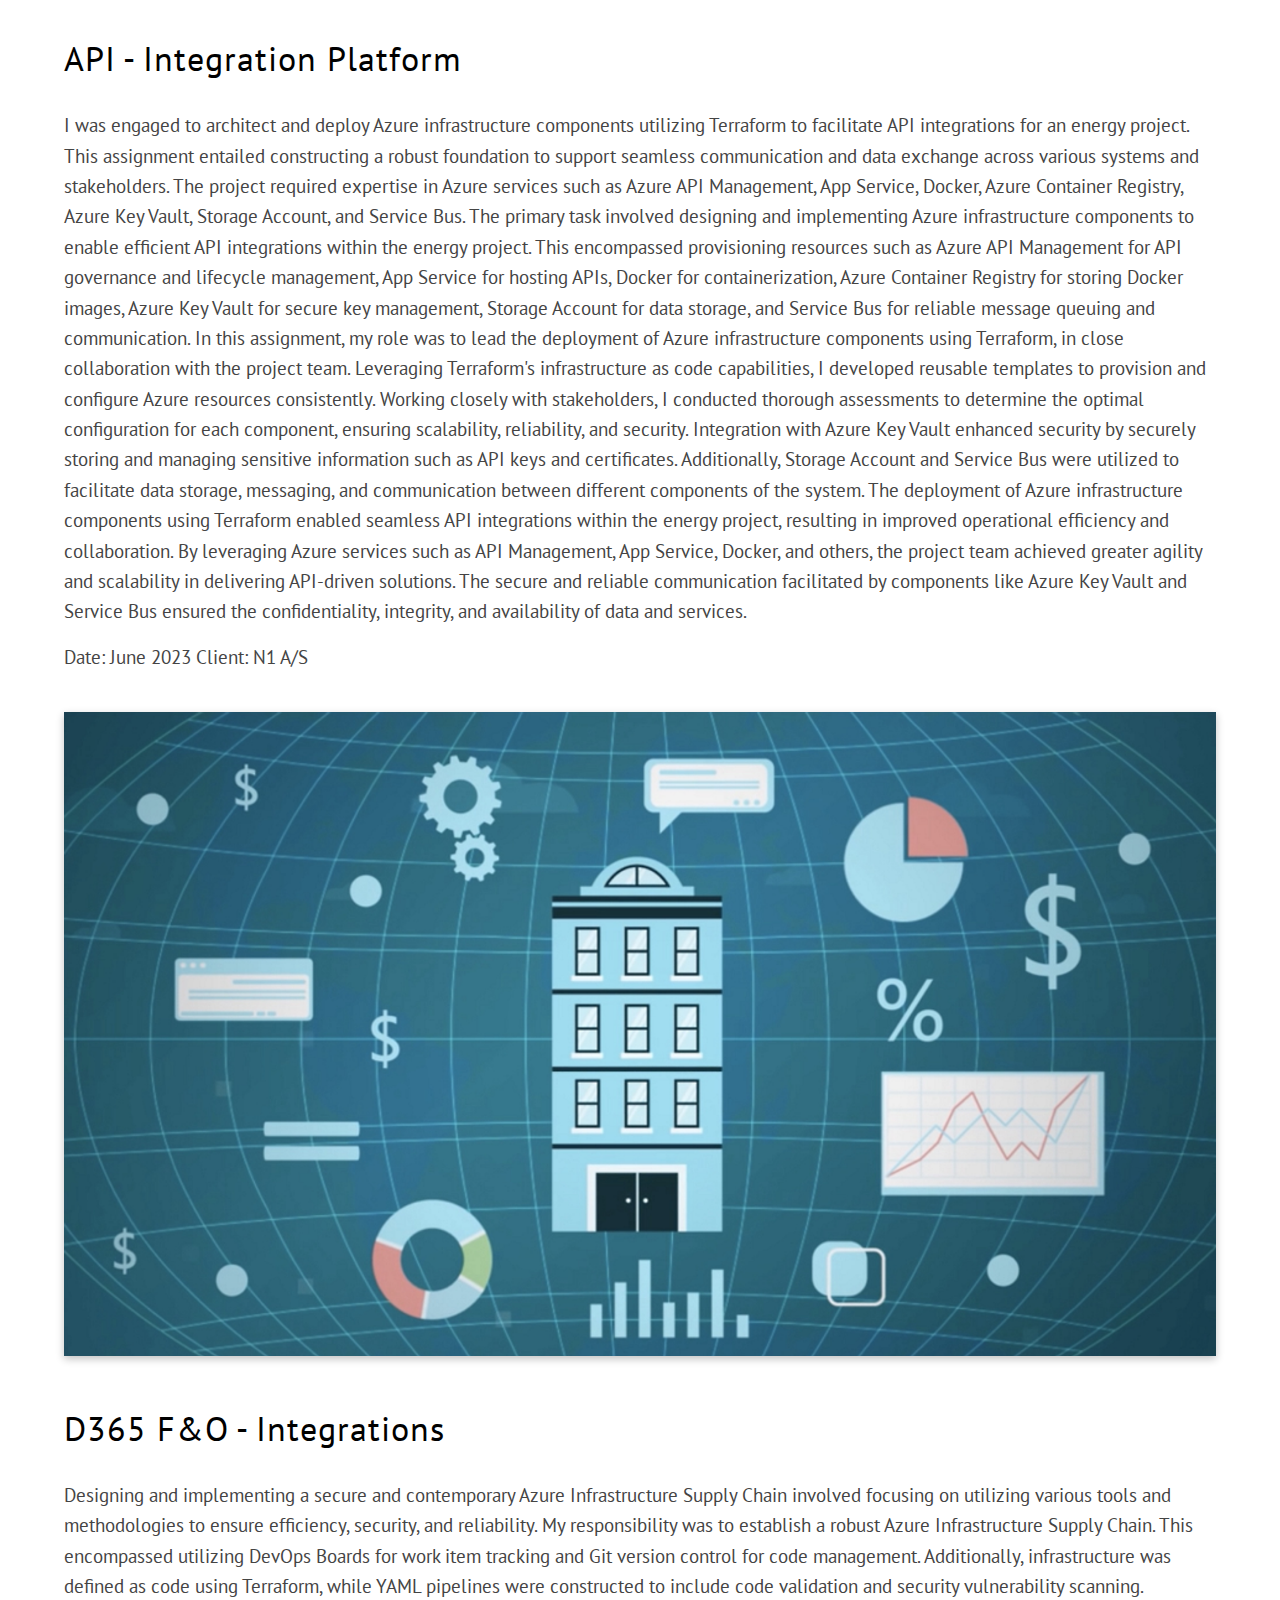
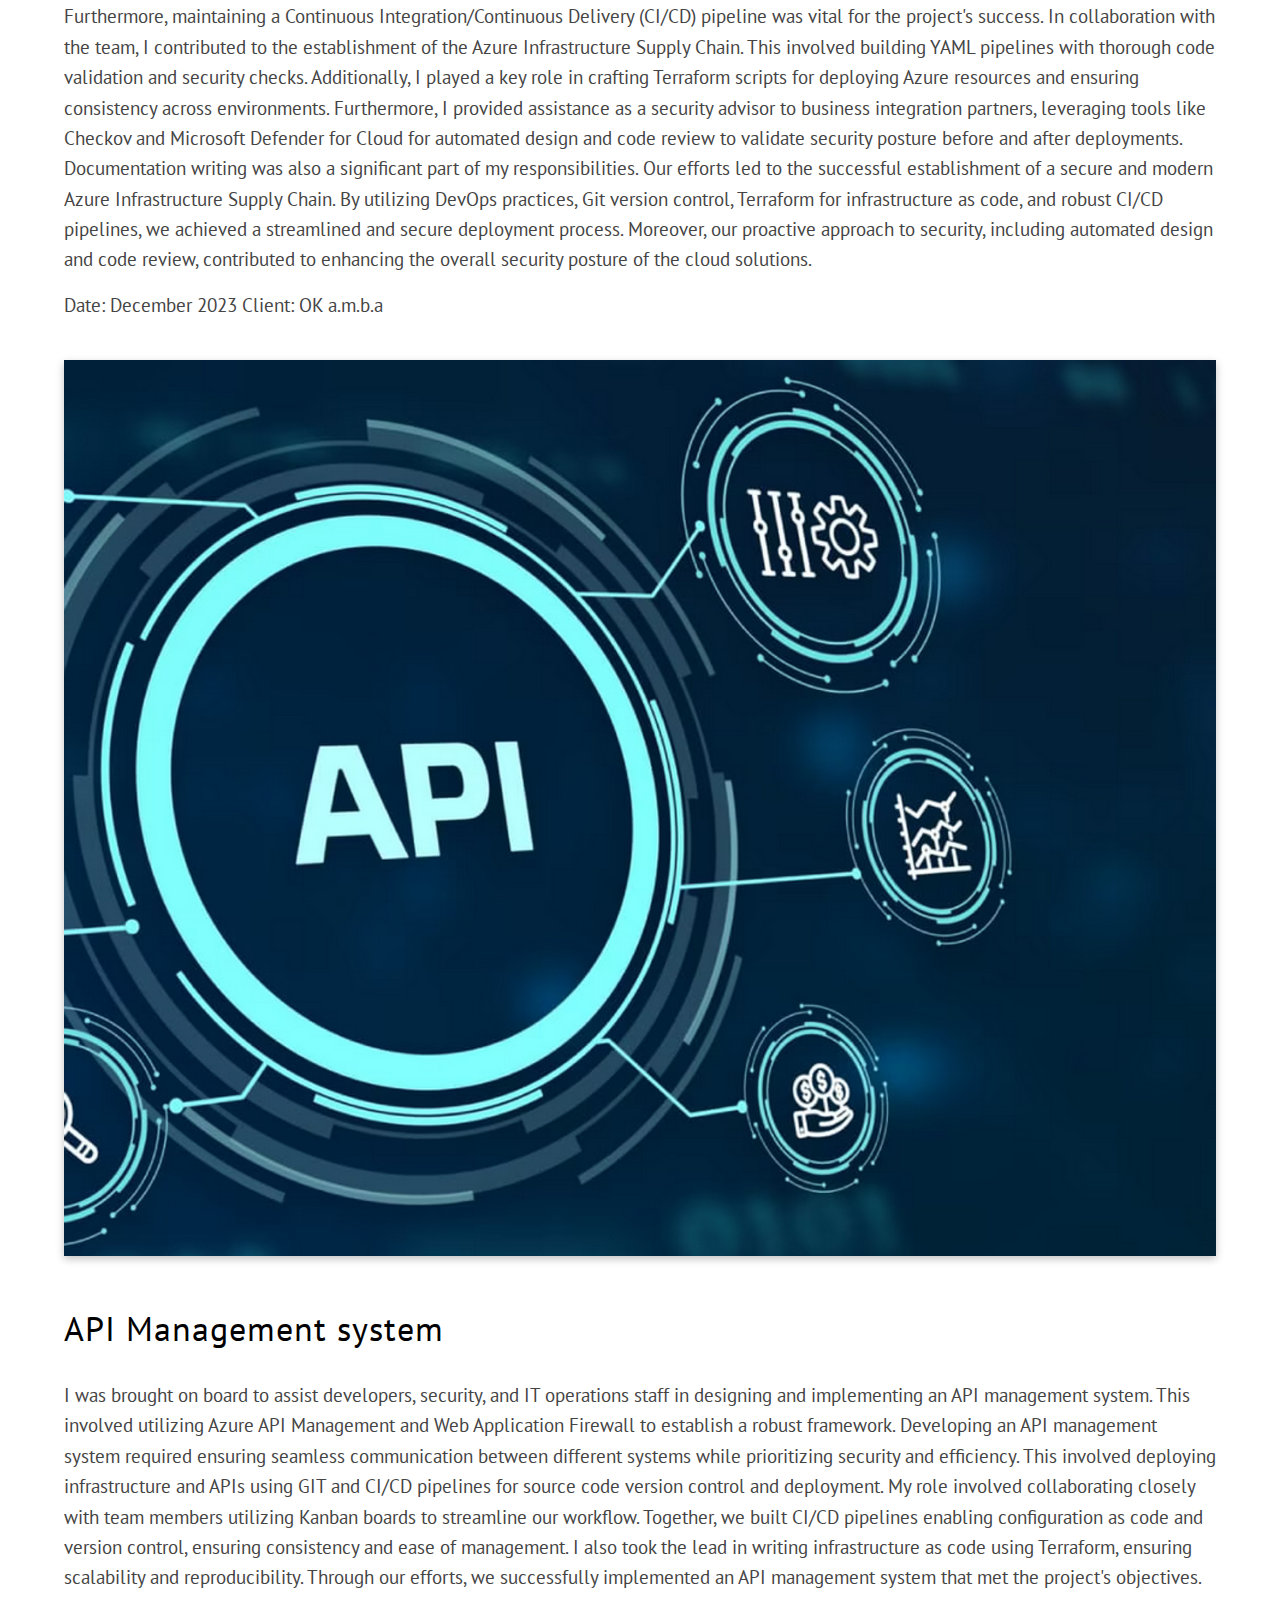
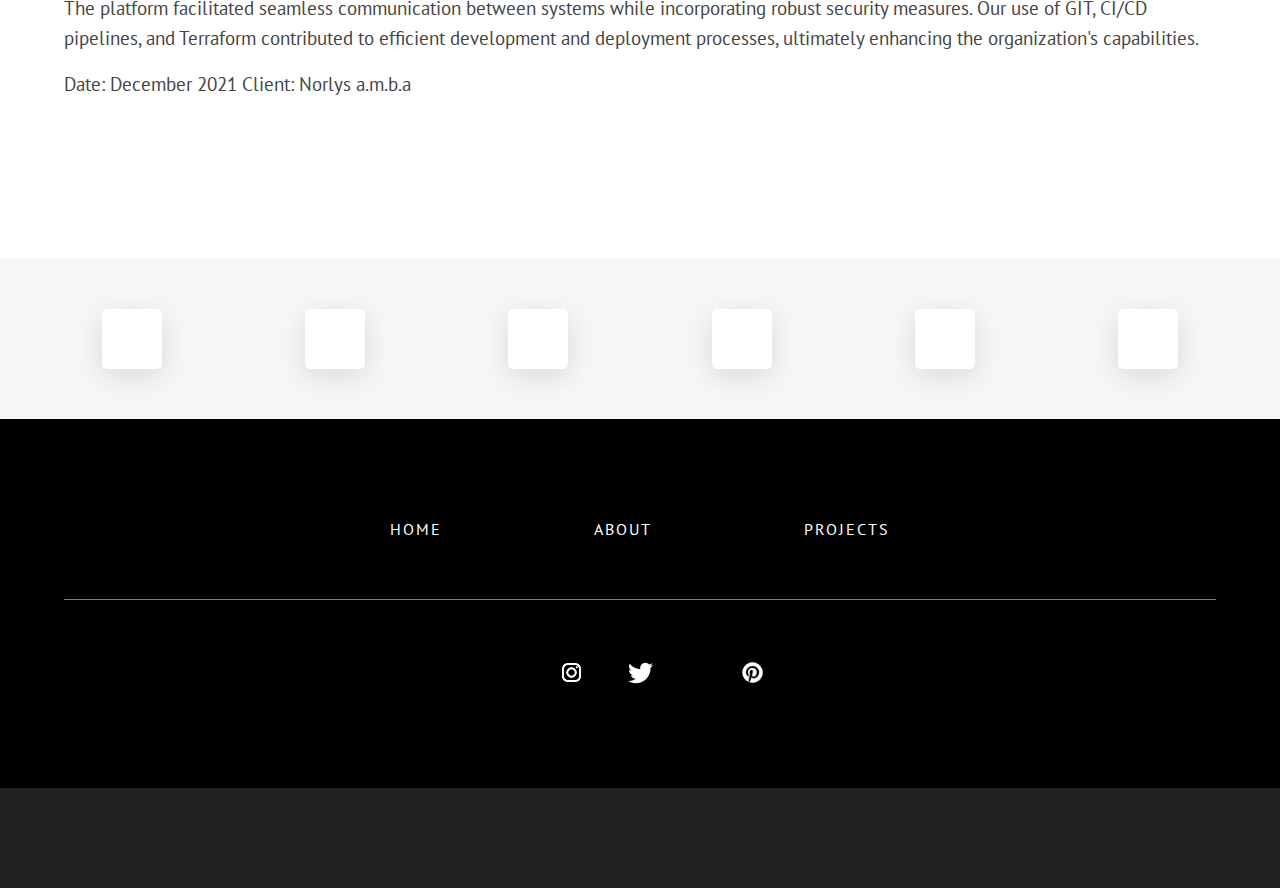
==== commit 1b192692: "style" ====
--- a/index.html
+++ b/index.html
@@ -183,7 +183,7 @@
   <section id="projects" class="projects main-section">
     <div class="main-container">
       <h2 class="heading-secondary projects__heading-secondary">
-        <span class="heading-secondary__sm"> Projects 🛠️</span>
+        <!-- <span class="heading-secondary__sm"> Projects 🛠️</span> -->
         <span class="heading-secondary__main">
           Some of my recent projects.
         </span>
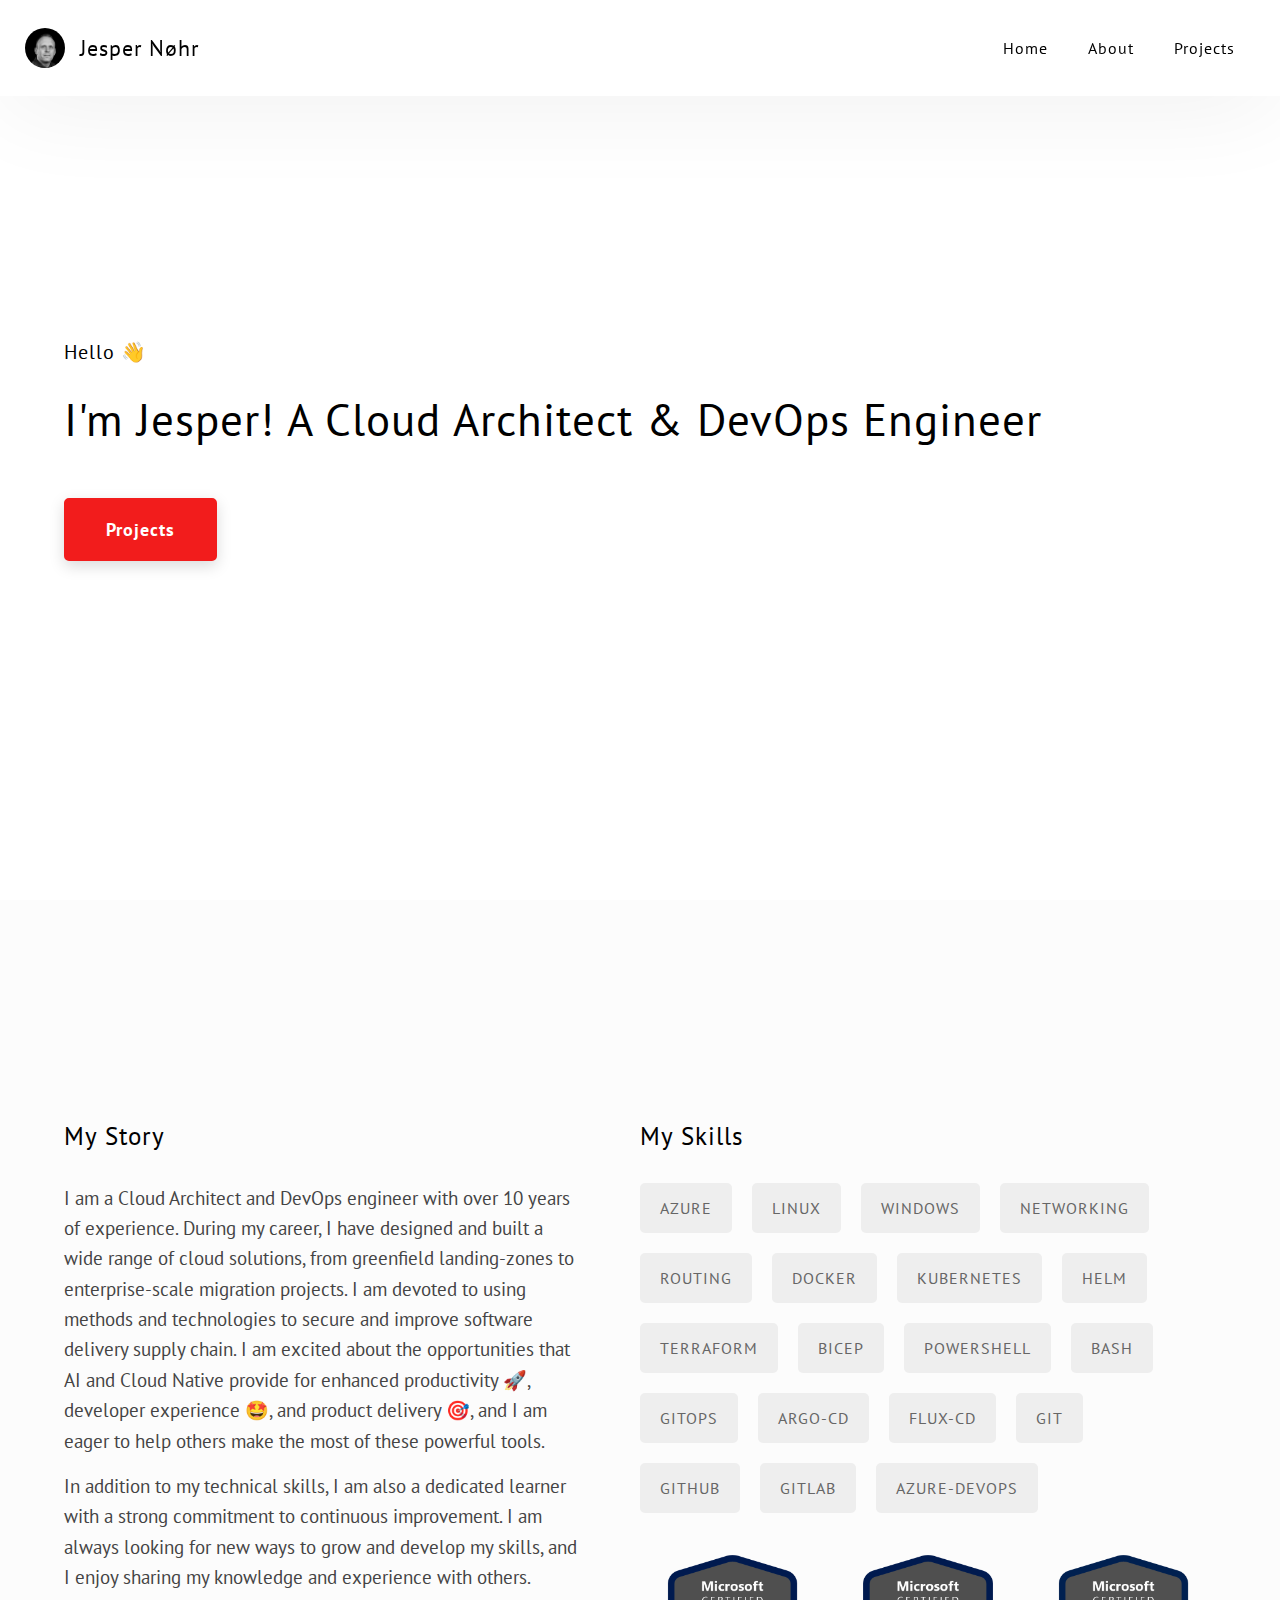
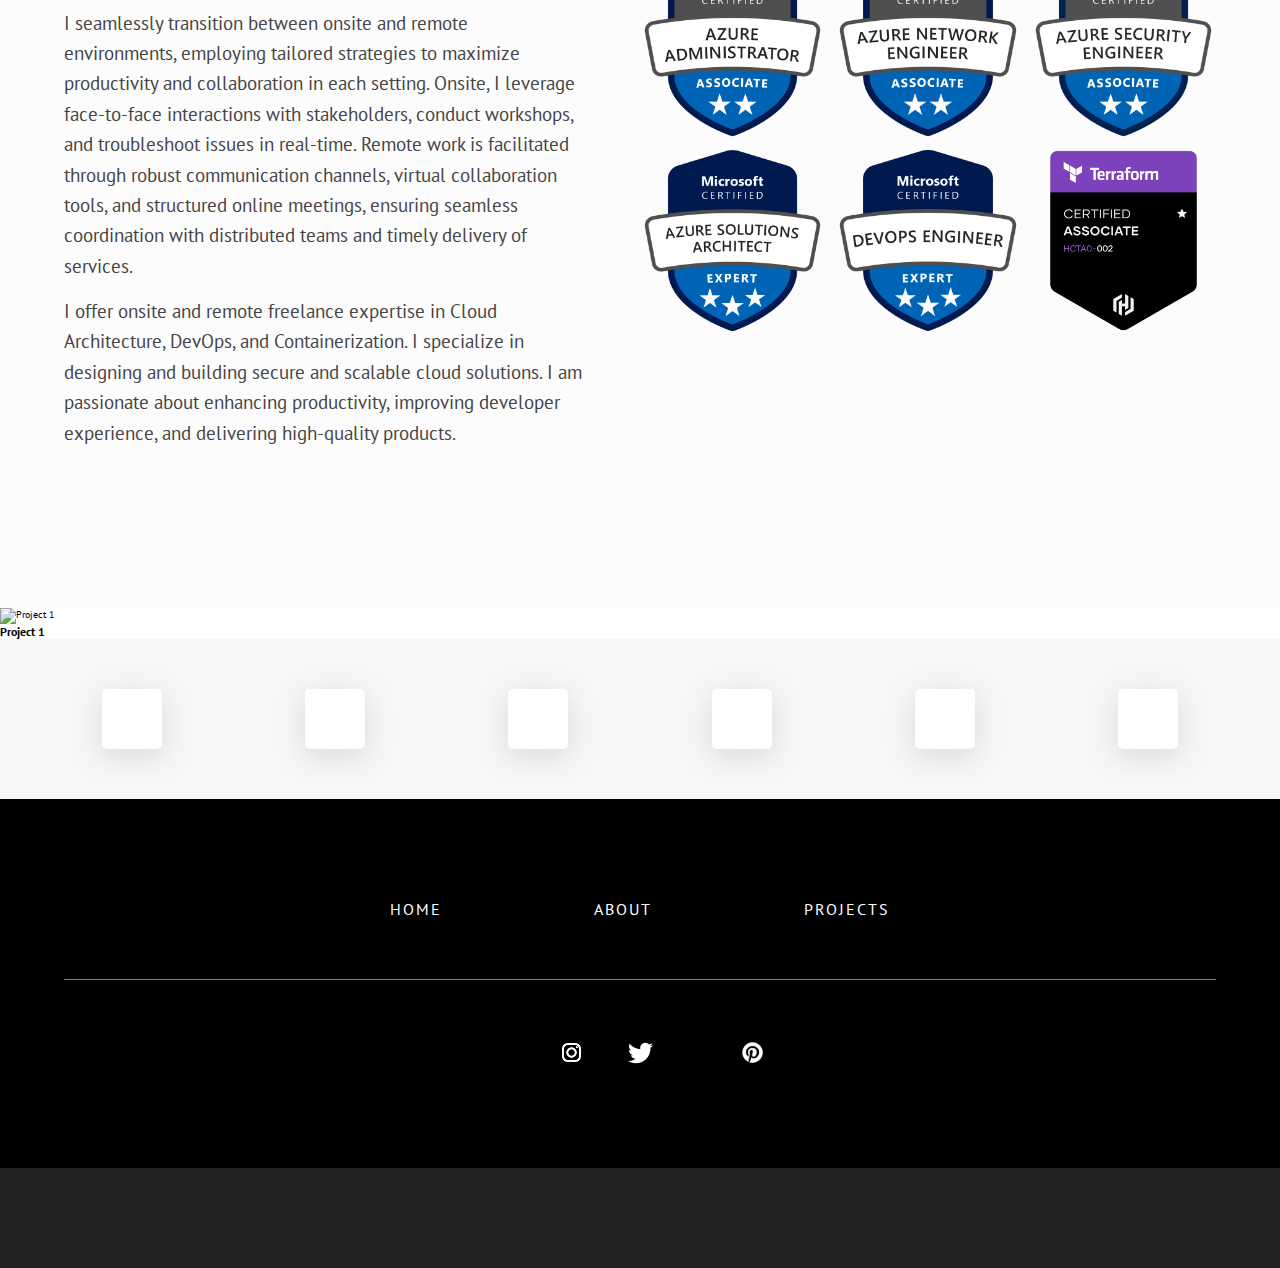
==== commit b4fa1856: "new project style" ====
--- a/index.html
+++ b/index.html
@@ -178,252 +178,25 @@
   </section>
 
 
-
-
-  <section id="projects" class="projects main-section">
-    <div class="main-container">
-      <h2 class="heading-secondary projects__heading-secondary">
-        <!-- <span class="heading-secondary__sm"> Projects 🛠️</span> -->
-        <span class="heading-secondary__main">
-          Some of my recent projects.
-        </span>
-      </h2>
-      <div class="main-section__content">
-        <div class="projects__list">
-          <div class="projects__list-item">
-            <div class="projects__list-item-count">
-              <span class="projects__list-item-count-num"> 1 </span>
-              <span class="projects__list-item-count-line"> </span>
-              <span class="projects__list-item-count-end-dot"> </span>
-            </div>
-            <div class="projects__list-item-details">
-              <div class="projects__list-item-img-cont">
-                <img src="./assets/flow.png" alt="Project Image" class="projects__list-item-img" />
-              </div>
-              <h3 class="heading-tertiary projects__list-item-heading-tertiary">
-                Terraform - Cloud Infrastructure
-              </h3>
-              <!-- <hr class="projects__title-text-divider" /> -->
-
-              <p class="text-primary projects__list-item-text-primary">
-                <span>
-                  I joined a newly established team consisting of 2 consultants and 3
-                  permanent employees. The team’s purpose was to develop reusable and scalable cloud infrastructure
-                  solutions to efficiently serve the organization and its collaborators. The company was structured as a
-                  traditional IT organization with separate development and operations departments, each with distinct
-                  focuses, work methods, and systems, occasionally posing challenges to cross-departmental
-                  collaboration.
-
-                  The technical aspect of the project involved designing and building an Azure cloud infrastructure
-                  foundation applicable to all existing and future cloud solutions. The solution adhered to the
-                  company’s platform specifications, combined with Microsoft’s Hub & Spoke topology model and best
-                  practices. The solution was built using Terraform modules, versioned in GIT, and documented in
-                  Confluence. Beyond the technical aspect, there was a focus on enhancing transparency and optimizing
-                  collaboration between departments.
-
-                  Methods and tools promoting a DevOps culture were implemented to encourage communication and
-                  collaboration. Additionally, there was a desire to establish an internal Terraform community for
-                  knowledge-sharing, collaborative work, and responsibility for Terraform modules within the company In
-                  the initial phase of the project, as a DevOps Engineer, I wrote Terraform code for the Azure cloud
-                  infrastructure and utilized my experience in Azure to assist with architectural decisions. Later, as
-                  the infrastructure components were completed, I played a hands-on role in the implementation of the
-                  first of many new infrastructure projects in Azure. Along the way, I authored documentation,
-                  facilitated knowledge-sharing, and presented solution overviews. To optimize collaboration between
-                  departments, I established a service catalog with standard request forms and corresponding Standard
-                  Operational Procedure descriptions, outlining the services offered, how to request them, and their
-                  delivery procedures. To fulfill the goal of creating a Terraform community, I onboarded 2 consultants
-                  and 2 permanent members to the community, utilizing pair-programming to build the initial
-                  community-owned Terraform modules alongside developers.
-
-                  Our solutions meet the company’s requirements for functionality, security, and scalability, based on
-                  Microsoft’s Hub & Spoke network topology model with Network Security Groups for micro-segmentation,
-                  Azure Firewall for network traffic inspection and filtering, and Web Application Firewall for
-                  protecting web services against OWASP vulnerabilities. The solution has been implemented and deployed
-                  in several projects in Sweden, America, and Canada, with two new deployments underway in Holland and
-                  Singapore. Implementation times for new regions have gradually decreased from months to weeks and now
-                  to days.
-                  Collaboration between departments has improved as information has become easily accessible and
-                  processes are well-documented. The community effort has created awareness of the department’s
-                  existence and purpose while contributing to the development and maintenance of Terraform modules.
-                </span>
-                <!-- <br />
-                  <br /> -->
-                <span>
-                  Date: March 2024
-                  Client: N1 A/S
-                </span>
-              </p>
-              <!-- <button class="btn btn-theme projects__btn-theme">
-                Live Link
-              </button>
-              <button class="btn btn-inv projects__btn-inv">Code Link</button> -->
-            </div>
-          </div>
-          <div class="projects__list-item projects__list-item--inv">
-            <div class="projects__list-item-details">
-              <div class="projects__list-item-img-cont">
-                <img src="./assets/gpd.png" alt="Project Image" class="projects__list-item-img" />
-              </div>
-              <h3 class="heading-tertiary projects__list-item-heading-tertiary">
-                API - Integration Platform
-              </h3>
-              <!-- <hr class="projects__title-text-divider" /> -->
-
-              <p class="text-primary projects__list-item-text-primary">
-                <span>
-                  I was engaged to architect and deploy Azure infrastructure components utilizing Terraform to
-                  facilitate API integrations for an energy project. This assignment entailed constructing a robust
-                  foundation to support seamless communication and data exchange across various systems and
-                  stakeholders. The project required expertise in Azure services such as Azure API Management, App
-                  Service, Docker, Azure Container Registry, Azure Key Vault, Storage Account, and Service Bus.
-
-                  The primary task involved designing and implementing Azure infrastructure components to enable
-                  efficient API integrations within the energy project. This encompassed provisioning resources such as
-                  Azure API Management for API governance and lifecycle management, App Service for hosting APIs, Docker
-                  for containerization, Azure Container Registry for storing Docker images, Azure Key Vault for secure
-                  key management, Storage Account for data storage, and Service Bus for reliable message queuing and
-                  communication.
-
-                  In this assignment, my role was to lead the deployment of Azure infrastructure components using
-                  Terraform, in close collaboration with the project team. Leveraging Terraform's infrastructure as code
-                  capabilities, I developed reusable templates to provision and configure Azure resources consistently.
-                  Working closely with stakeholders, I conducted thorough assessments to determine the optimal
-                  configuration for each component, ensuring scalability, reliability, and security. Integration with
-                  Azure Key Vault enhanced security by securely storing and managing sensitive information such as API
-                  keys and certificates. Additionally, Storage Account and Service Bus were utilized to facilitate data
-                  storage, messaging, and communication between different components of the system.
-
-                  The deployment of Azure infrastructure components using Terraform enabled seamless API integrations
-                  within the energy project, resulting in improved operational efficiency and collaboration. By
-                  leveraging Azure services such as API Management, App Service, Docker, and others, the project team
-                  achieved greater agility and scalability in delivering API-driven solutions. The secure and reliable
-                  communication facilitated by components like Azure Key Vault and Service Bus ensured the
-                  confidentiality, integrity, and availability of data and services.
-                </span>
-                <!-- <br />
-                  <br /> -->
-                <span>
-                  Date: June 2023
-                  Client: N1 A/S
-                </span>
-              </p>
-              <!-- <button class="btn btn-theme projects__btn-theme">
-                Live Link
-              </button>
-              <button class="btn btn-inv projects__btn-inv">Code Link</button> -->
-            </div>
-            <div class="projects__list-item-count">
-              <span class="projects__list-item-count-num"> 2 </span>
-              <span class="projects__list-item-count-line"> </span>
-              <span class="projects__list-item-count-end-dot"> </span>
-            </div>
-          </div>
-          <div class="projects__list-item">
-            <div class="projects__list-item-count">
-              <span class="projects__list-item-count-num"> 3 </span>
-              <span class="projects__list-item-count-line"> </span>
-              <span class="projects__list-item-count-end-dot"> </span>
-            </div>
-            <div class="projects__list-item-details">
-              <div class="projects__list-item-img-cont">
-                <img src="./assets/D365.png" alt="Project Image" class="projects__list-item-img" />
-              </div>
-              <h3 class="heading-tertiary projects__list-item-heading-tertiary">
-                D365 F&O - Integrations
-              </h3>
-              <!-- <hr class="projects__title-text-divider" /> -->
-
-              <p class="text-primary projects__list-item-text-primary">
-                <span>
-                  Designing and implementing a secure and contemporary Azure Infrastructure Supply Chain involved
-                  focusing on utilizing various tools and methodologies to ensure efficiency, security, and reliability.
-
-                  My responsibility was to establish a robust Azure Infrastructure Supply Chain. This encompassed
-                  utilizing DevOps Boards for work item tracking and Git version control for code management.
-                  Additionally, infrastructure was defined as code using Terraform, while YAML pipelines were
-                  constructed to include code validation and security vulnerability scanning. Furthermore, maintaining a
-                  Continuous Integration/Continuous Delivery (CI/CD) pipeline was vital for the project's success.
-
-                  In collaboration with the team, I contributed to the establishment of the Azure Infrastructure Supply
-                  Chain. This involved building YAML pipelines with thorough code validation and security checks.
-                  Additionally, I played a key role in crafting Terraform scripts for deploying Azure resources and
-                  ensuring consistency across environments. Furthermore, I provided assistance as a security advisor to
-                  business integration partners, leveraging tools like Checkov and Microsoft Defender for Cloud for
-                  automated design and code review to validate security posture before and after deployments.
-                  Documentation writing was also a significant part of my responsibilities.
-
-                  Our efforts led to the successful establishment of a secure and modern Azure Infrastructure Supply
-                  Chain. By utilizing DevOps practices, Git version control, Terraform for infrastructure as code, and
-                  robust CI/CD pipelines, we achieved a streamlined and secure deployment process. Moreover, our
-                  proactive approach to security, including automated design and code review, contributed to enhancing
-                  the overall security posture of the cloud solutions.
-                </span>
-                <!-- <br />
-                  <br /> -->
-                <span>
-                  Date: December 2023
-                  Client: OK a.m.b.a
-                </span>
-              </p>
-              <!-- <button class="btn btn-theme projects__btn-theme">
-                Live Link
-              </button>
-              <button class="btn btn-inv projects__btn-inv">Code Link</button> -->
-            </div>
-          </div>
-          <div class="projects__list-item projects__list-item--inv">
-            <div class="projects__list-item-details">
-              <div class="projects__list-item-img-cont">
-                <img src="./assets/api.png" alt="Project Image" class="projects__list-item-img" />
-              </div>
-              <h3 class="heading-tertiary projects__list-item-heading-tertiary">
-                API Management system
-              </h3>
-              <!-- <hr class="projects__title-text-divider" /> -->
-
-              <p class="text-primary projects__list-item-text-primary">
-                <span>
-                  I was brought on board to assist developers, security, and IT operations staff in designing and
-                  implementing an API management system. This involved utilizing Azure API Management and Web
-                  Application Firewall to establish a robust framework.
-
-                  Developing an API management system required ensuring seamless communication between different systems
-                  while prioritizing security and efficiency. This involved deploying infrastructure and APIs using GIT
-                  and CI/CD pipelines for source code version control and deployment.
-
-                  My role involved collaborating closely with team members utilizing Kanban boards to streamline our
-                  workflow. Together, we built CI/CD pipelines enabling configuration as code and version control,
-                  ensuring consistency and ease of management. I also took the lead in writing infrastructure as code
-                  using Terraform, ensuring scalability and reproducibility.
-
-                  Through our efforts, we successfully implemented an API management system that met the project's
-                  objectives. The platform facilitated seamless communication between systems while incorporating robust
-                  security measures. Our use of GIT, CI/CD pipelines, and Terraform contributed to efficient development
-                  and deployment processes, ultimately enhancing the organization's capabilities.
-
-                </span>
-                <!-- <br />
-                  <br /> -->
-                <span>
-                  Date: December 2021
-                  Client: Norlys a.m.b.a
-                </span>
-              </p>
-              <!-- <button class="btn btn-theme projects__btn-theme">
-                Live Link
-              </button>
-              <button class="btn btn-inv projects__btn-inv">Code Link</button> -->
-            </div>
-            <div class="projects__list-item-count">
-              <span class="projects__list-item-count-num"> 4 </span>
-              <span class="projects__list-item-count-line"> </span>
-              <span class="projects__list-item-count-end-dot"> </span>
-            </div>
-          </div>
-        </div>
-      </div>
-    </div>
-  </section>
+  <div class="projects">
+    <div class="project" onclick="openModal('project1')">
+      <img src="project1-thumbnail.jpg" alt="Project 1">
+      <h3>Project 1</h3>
+    </div>
+    <!-- More projects... -->
+  </div>
+
+  <div id="project1" class="modal">
+    <div class="modal-content">
+      <span class="close" onclick="closeModal('project1')">&times;</span>
+      <h2>Project 1</h2>
+      <p>Project 1 details...</p>
+    </div>
+  </div>
+  <!-- More modals... -->
+
+
+
   <!-- <section id="contact" class="contact main-section">
     <div class="main-container">
       <h2 class="heading-secondary">
--- a/style.css
+++ b/style.css
@@ -1023,4 +1023,40 @@
 .certifications__image {
   width: 100%;
   height: auto;
+}
+
+/* new project style */
+
+.modal {
+  display: none;
+  position: fixed;
+  z-index: 1;
+  left: 0;
+  top: 0;
+  width: 100%;
+  height: 100%;
+  overflow: auto;
+  background-color: rgba(0, 0, 0, 0.4);
+}
+
+.modal-content {
+  background-color: #fefefe;
+  margin: 15% auto;
+  padding: 20px;
+  border: 1px solid #888;
+  width: 80%;
+}
+
+.close {
+  color: #aaa;
+  float: right;
+  font-size: 28px;
+  font-weight: bold;
+}
+
+.close:hover,
+.close:focus {
+  color: black;
+  text-decoration: none;
+  cursor: pointer;
 }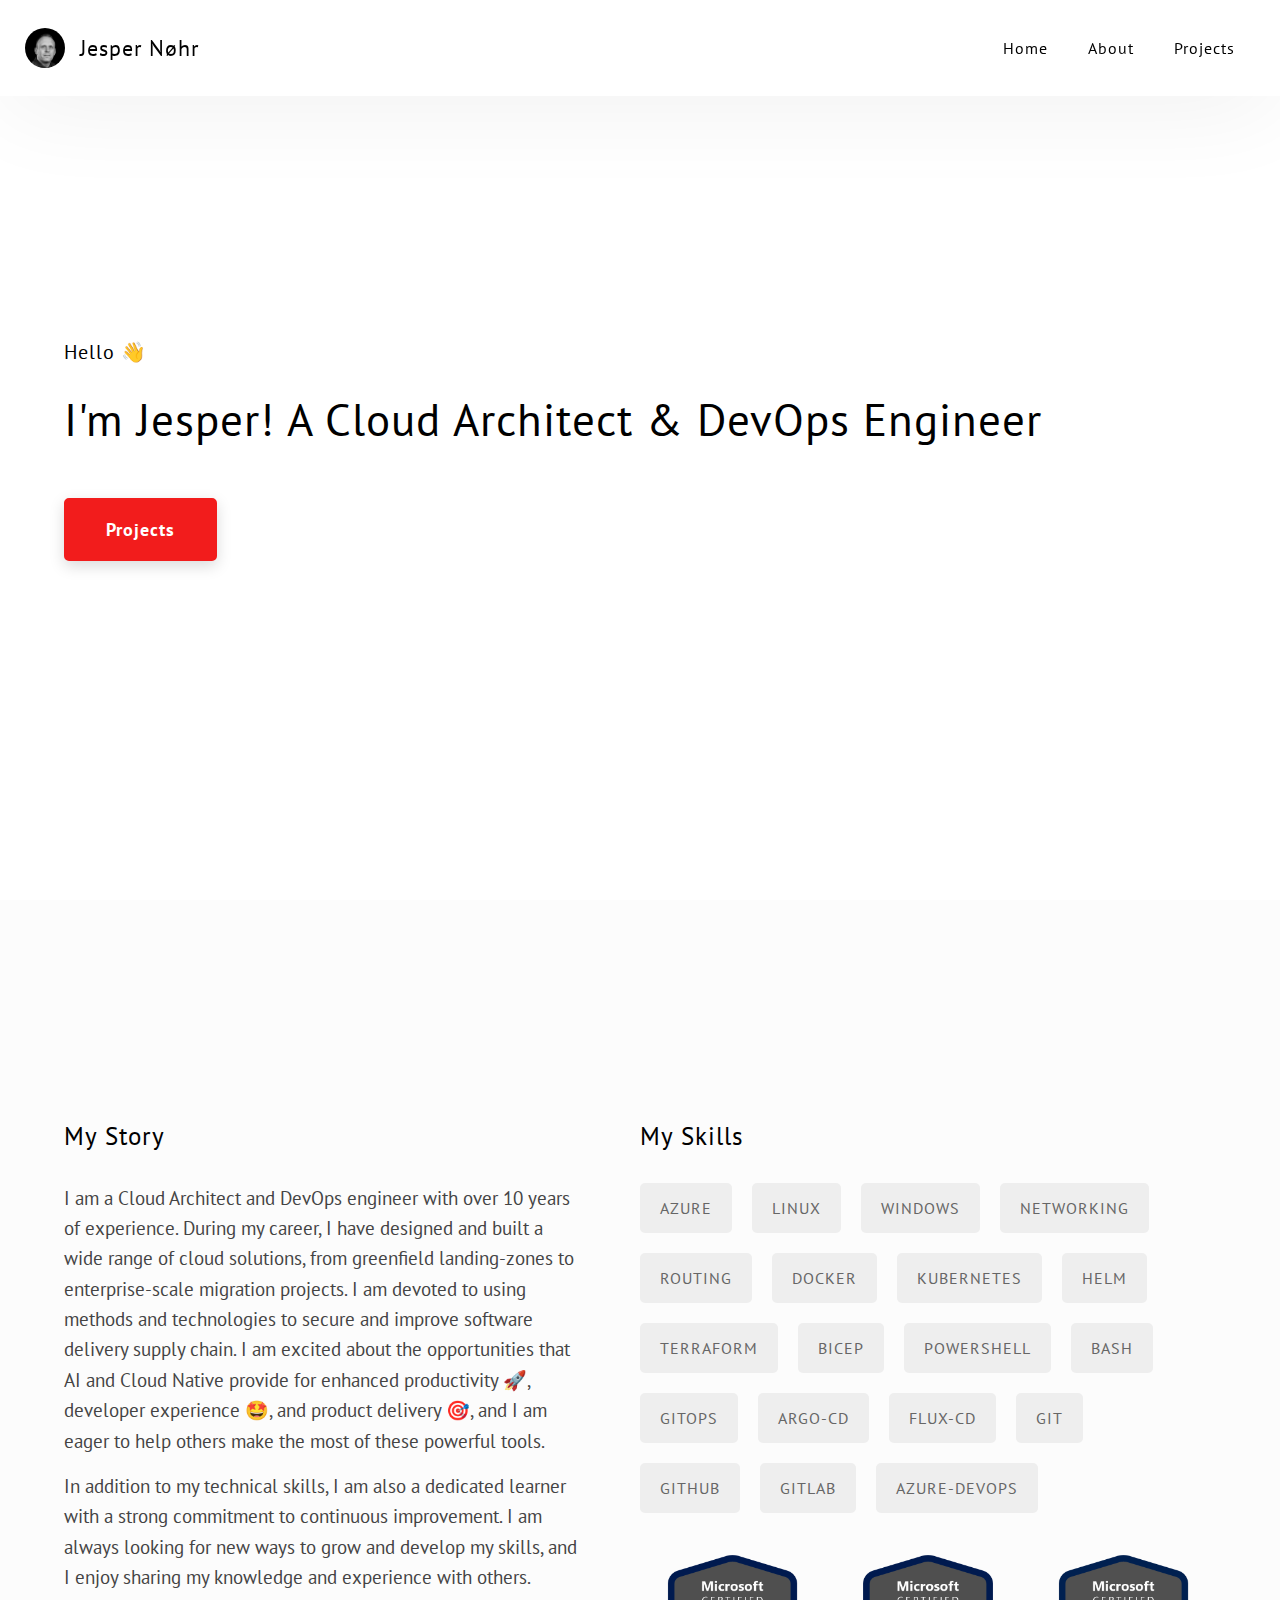
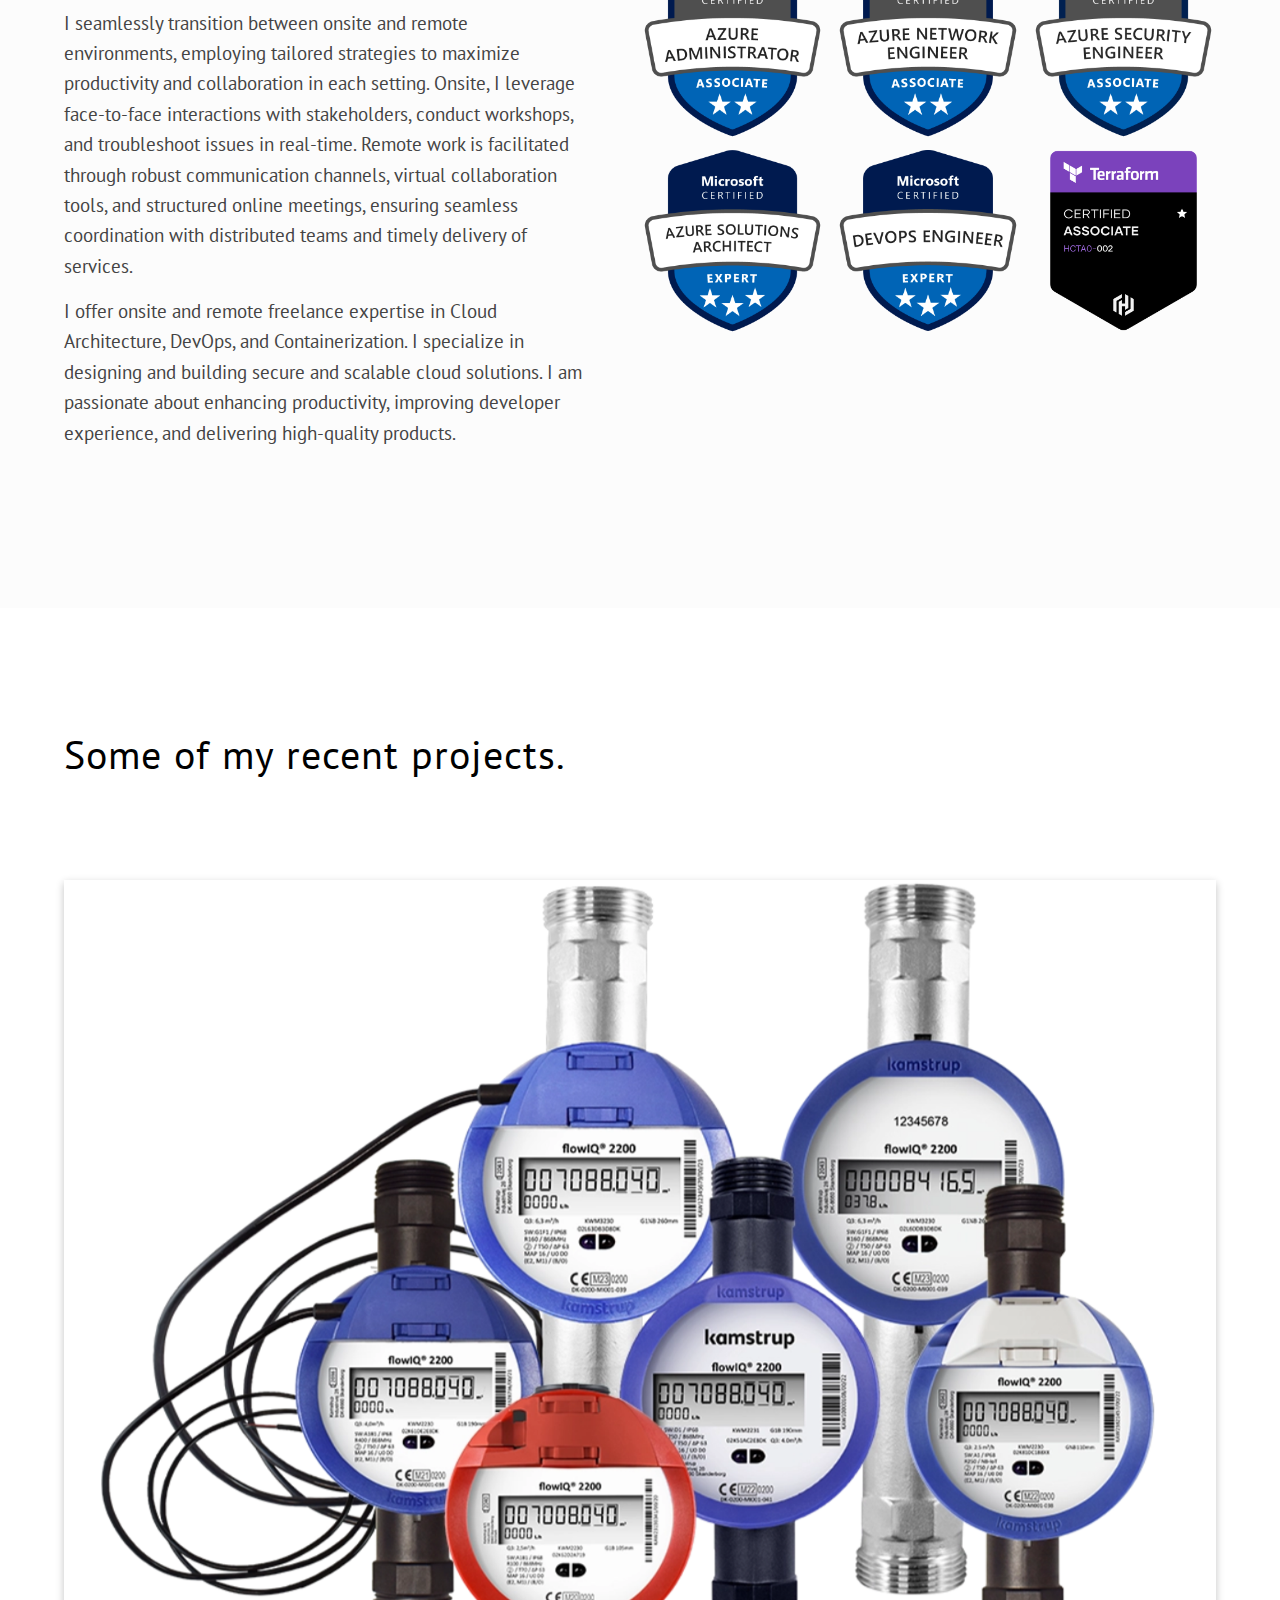
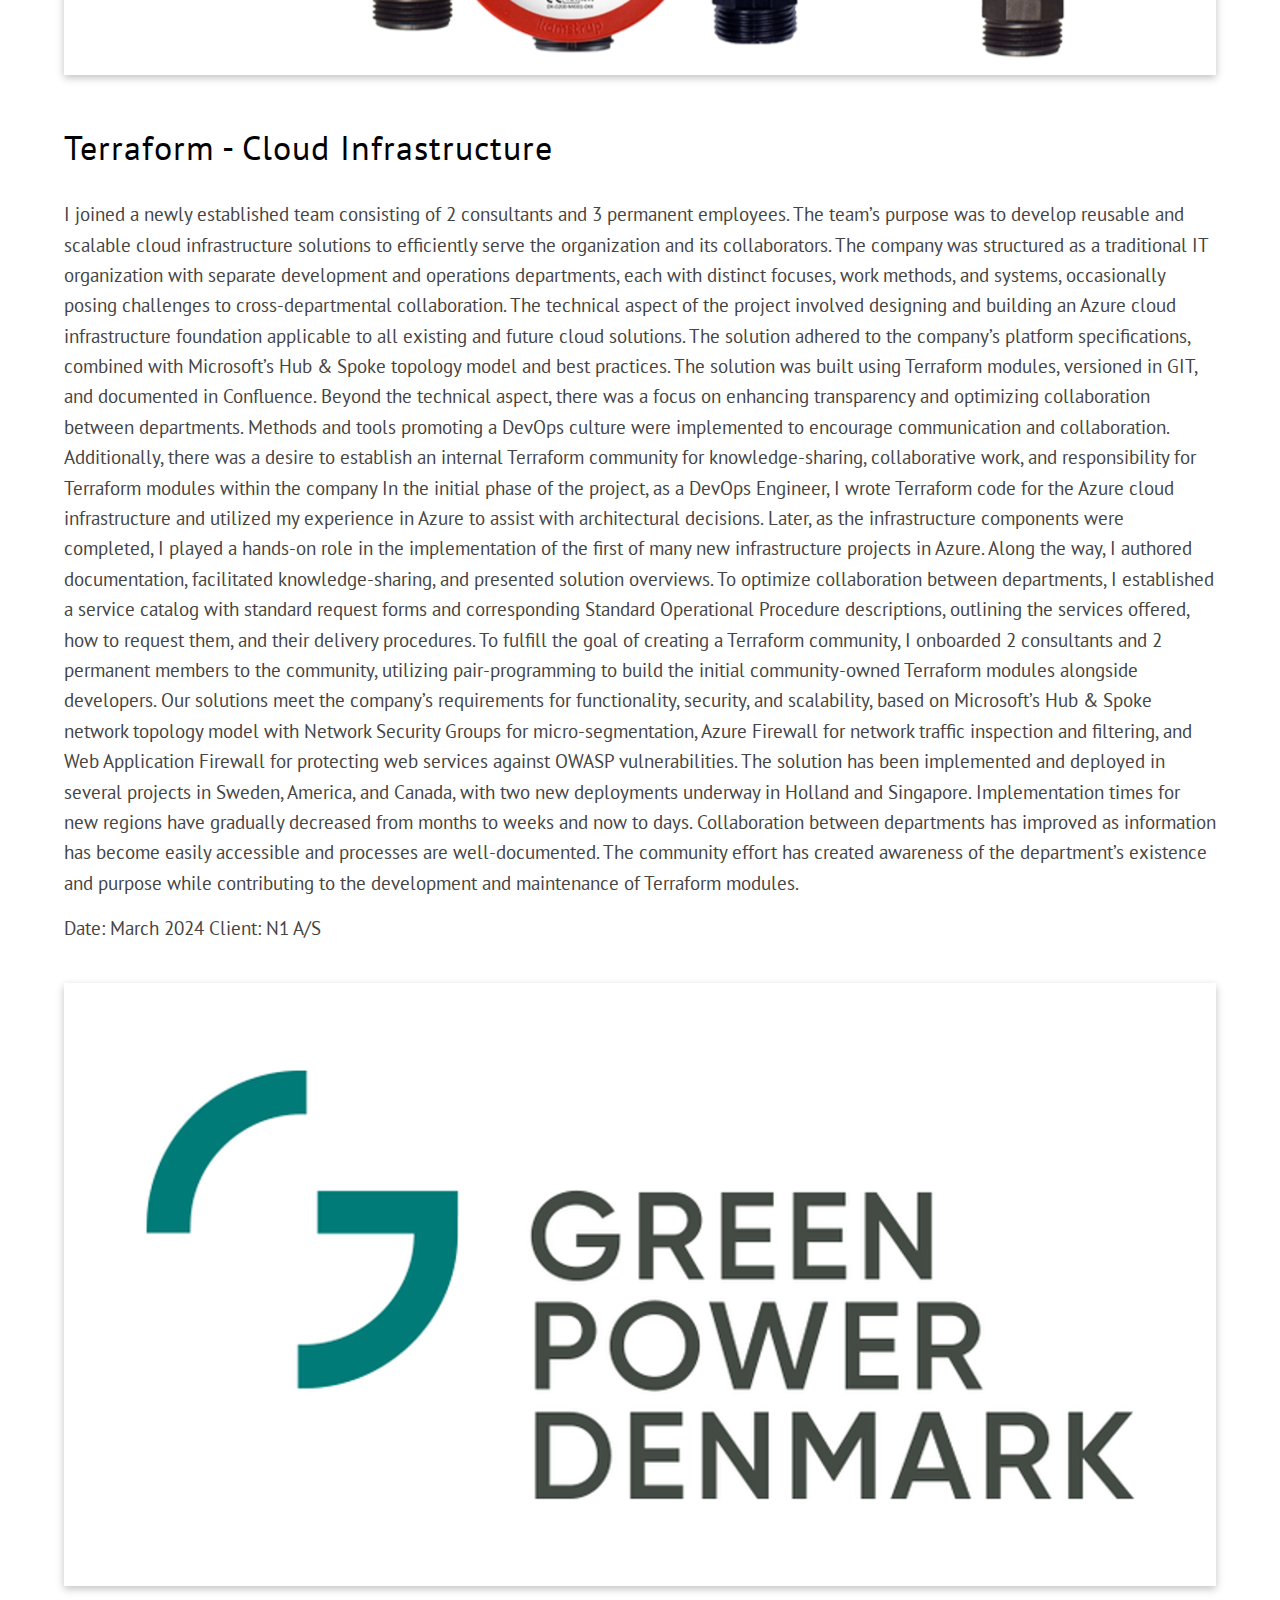
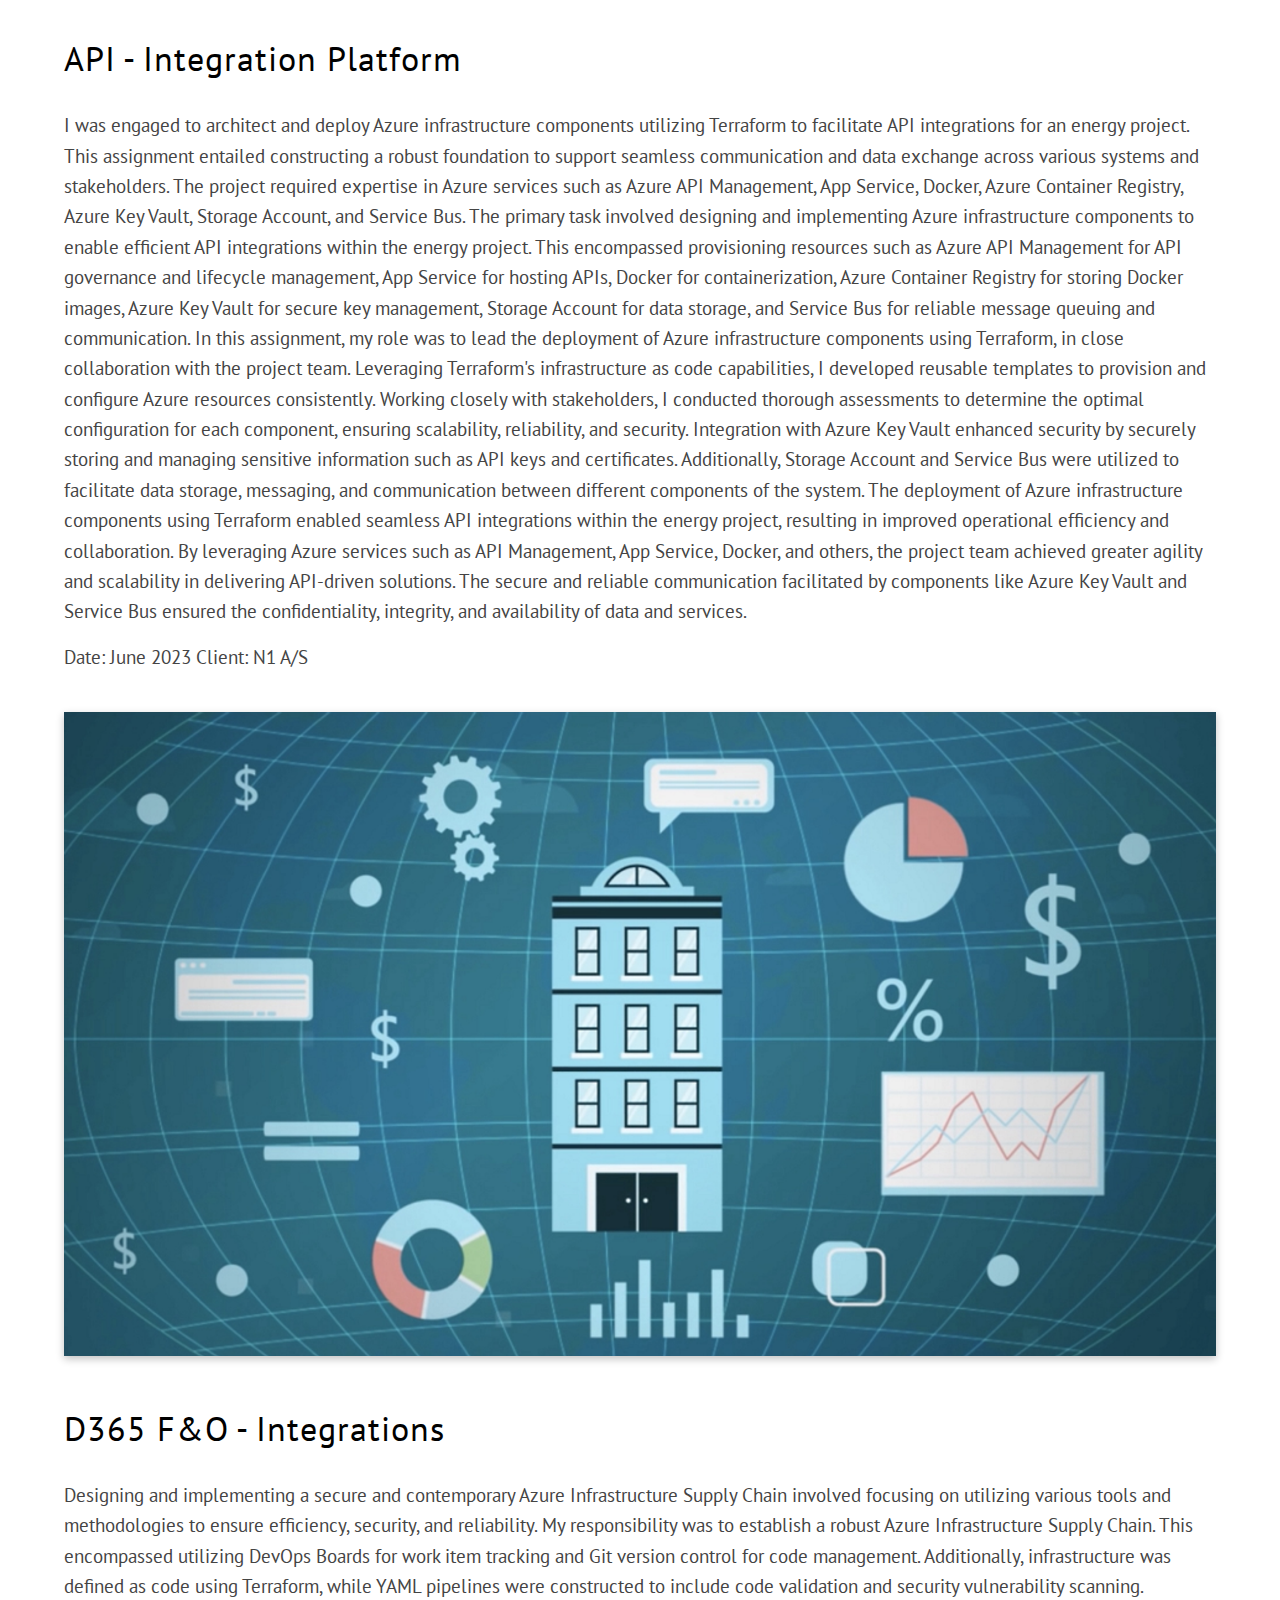
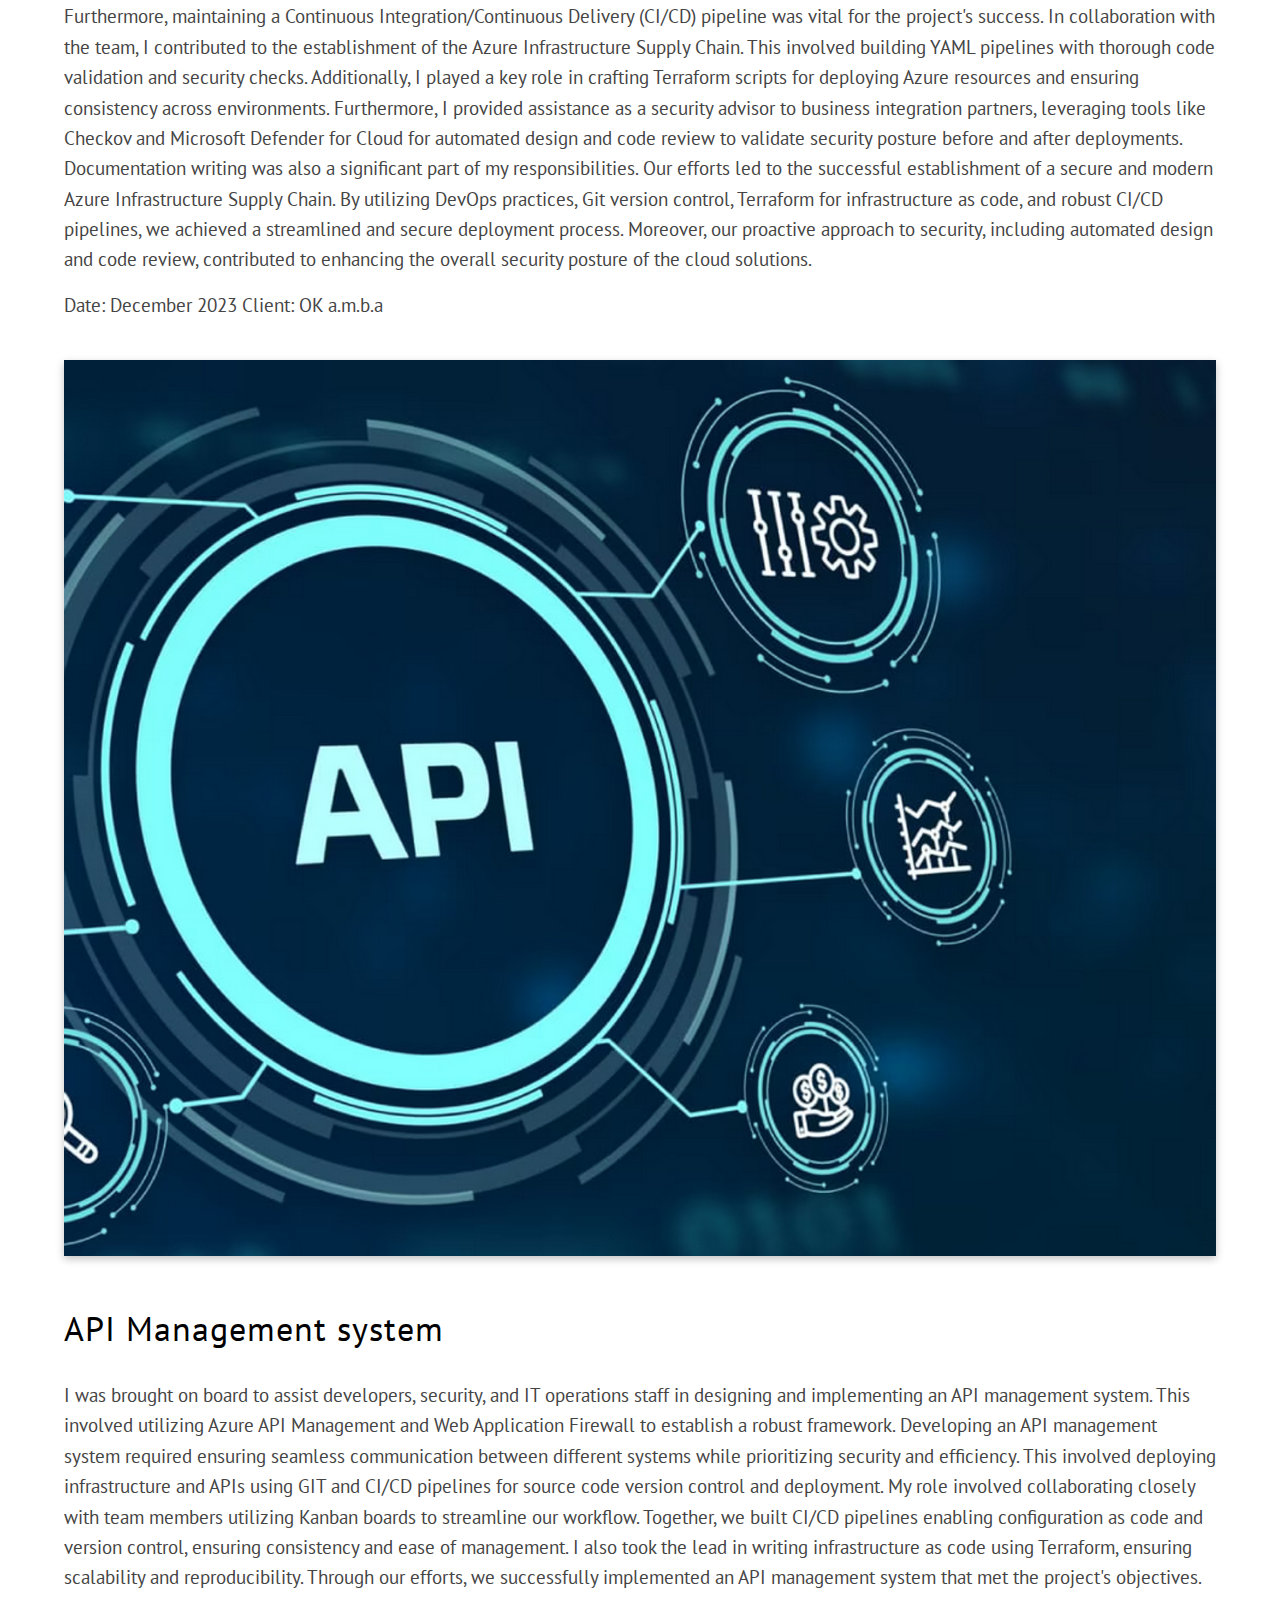
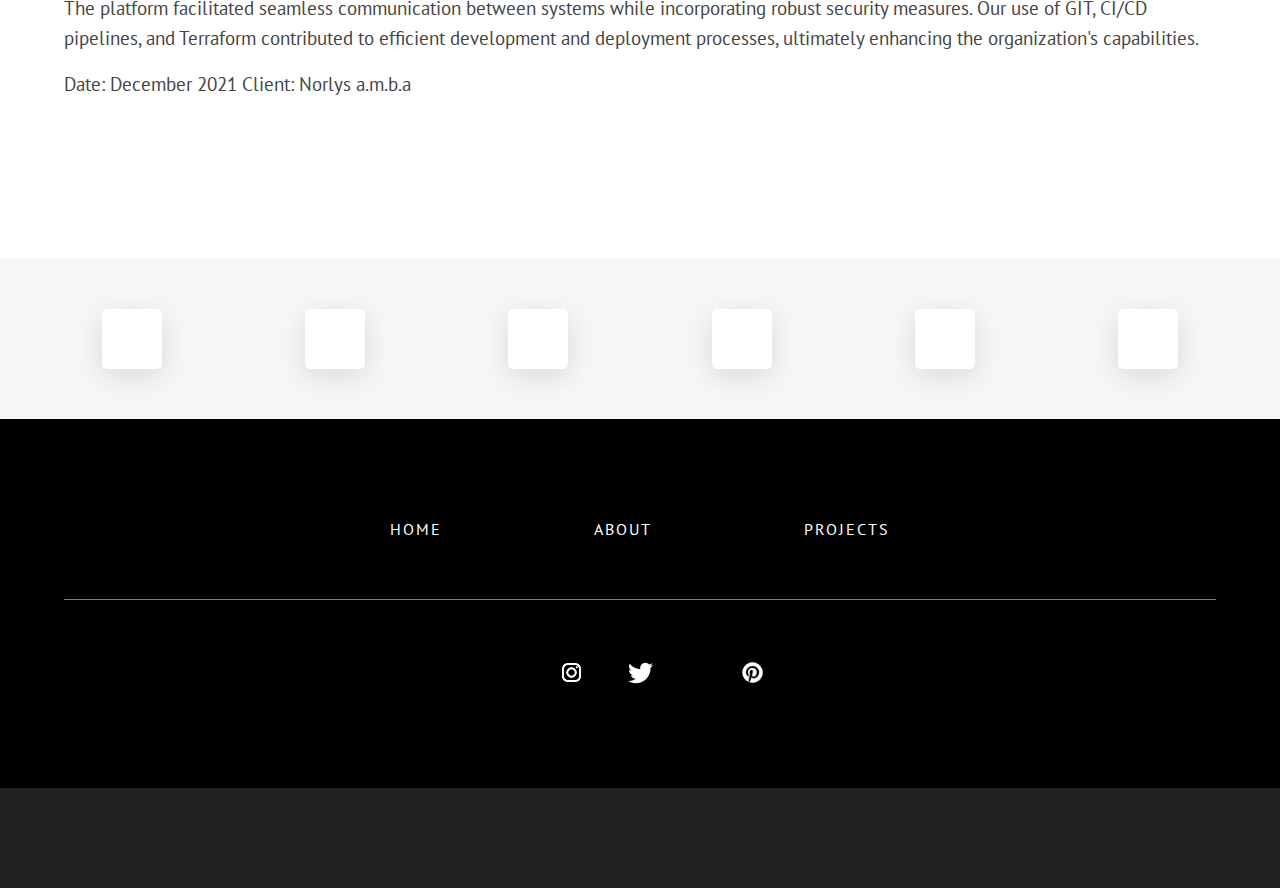
==== commit a51f62a6: "Revert "new project style"" ====
--- a/index.html
+++ b/index.html
@@ -178,25 +178,252 @@
   </section>
 
 
-  <div class="projects">
-    <div class="project" onclick="openModal('project1')">
-      <img src="project1-thumbnail.jpg" alt="Project 1">
-      <h3>Project 1</h3>
-    </div>
-    <!-- More projects... -->
-  </div>
-
-  <div id="project1" class="modal">
-    <div class="modal-content">
-      <span class="close" onclick="closeModal('project1')">&times;</span>
-      <h2>Project 1</h2>
-      <p>Project 1 details...</p>
-    </div>
-  </div>
-  <!-- More modals... -->
-
-
-
+
+
+  <section id="projects" class="projects main-section">
+    <div class="main-container">
+      <h2 class="heading-secondary projects__heading-secondary">
+        <!-- <span class="heading-secondary__sm"> Projects 🛠️</span> -->
+        <span class="heading-secondary__main">
+          Some of my recent projects.
+        </span>
+      </h2>
+      <div class="main-section__content">
+        <div class="projects__list">
+          <div class="projects__list-item">
+            <div class="projects__list-item-count">
+              <span class="projects__list-item-count-num"> 1 </span>
+              <span class="projects__list-item-count-line"> </span>
+              <span class="projects__list-item-count-end-dot"> </span>
+            </div>
+            <div class="projects__list-item-details">
+              <div class="projects__list-item-img-cont">
+                <img src="./assets/flow.png" alt="Project Image" class="projects__list-item-img" />
+              </div>
+              <h3 class="heading-tertiary projects__list-item-heading-tertiary">
+                Terraform - Cloud Infrastructure
+              </h3>
+              <!-- <hr class="projects__title-text-divider" /> -->
+
+              <p class="text-primary projects__list-item-text-primary">
+                <span>
+                  I joined a newly established team consisting of 2 consultants and 3
+                  permanent employees. The team’s purpose was to develop reusable and scalable cloud infrastructure
+                  solutions to efficiently serve the organization and its collaborators. The company was structured as a
+                  traditional IT organization with separate development and operations departments, each with distinct
+                  focuses, work methods, and systems, occasionally posing challenges to cross-departmental
+                  collaboration.
+
+                  The technical aspect of the project involved designing and building an Azure cloud infrastructure
+                  foundation applicable to all existing and future cloud solutions. The solution adhered to the
+                  company’s platform specifications, combined with Microsoft’s Hub & Spoke topology model and best
+                  practices. The solution was built using Terraform modules, versioned in GIT, and documented in
+                  Confluence. Beyond the technical aspect, there was a focus on enhancing transparency and optimizing
+                  collaboration between departments.
+
+                  Methods and tools promoting a DevOps culture were implemented to encourage communication and
+                  collaboration. Additionally, there was a desire to establish an internal Terraform community for
+                  knowledge-sharing, collaborative work, and responsibility for Terraform modules within the company In
+                  the initial phase of the project, as a DevOps Engineer, I wrote Terraform code for the Azure cloud
+                  infrastructure and utilized my experience in Azure to assist with architectural decisions. Later, as
+                  the infrastructure components were completed, I played a hands-on role in the implementation of the
+                  first of many new infrastructure projects in Azure. Along the way, I authored documentation,
+                  facilitated knowledge-sharing, and presented solution overviews. To optimize collaboration between
+                  departments, I established a service catalog with standard request forms and corresponding Standard
+                  Operational Procedure descriptions, outlining the services offered, how to request them, and their
+                  delivery procedures. To fulfill the goal of creating a Terraform community, I onboarded 2 consultants
+                  and 2 permanent members to the community, utilizing pair-programming to build the initial
+                  community-owned Terraform modules alongside developers.
+
+                  Our solutions meet the company’s requirements for functionality, security, and scalability, based on
+                  Microsoft’s Hub & Spoke network topology model with Network Security Groups for micro-segmentation,
+                  Azure Firewall for network traffic inspection and filtering, and Web Application Firewall for
+                  protecting web services against OWASP vulnerabilities. The solution has been implemented and deployed
+                  in several projects in Sweden, America, and Canada, with two new deployments underway in Holland and
+                  Singapore. Implementation times for new regions have gradually decreased from months to weeks and now
+                  to days.
+                  Collaboration between departments has improved as information has become easily accessible and
+                  processes are well-documented. The community effort has created awareness of the department’s
+                  existence and purpose while contributing to the development and maintenance of Terraform modules.
+                </span>
+                <!-- <br />
+                  <br /> -->
+                <span>
+                  Date: March 2024
+                  Client: N1 A/S
+                </span>
+              </p>
+              <!-- <button class="btn btn-theme projects__btn-theme">
+                Live Link
+              </button>
+              <button class="btn btn-inv projects__btn-inv">Code Link</button> -->
+            </div>
+          </div>
+          <div class="projects__list-item projects__list-item--inv">
+            <div class="projects__list-item-details">
+              <div class="projects__list-item-img-cont">
+                <img src="./assets/gpd.png" alt="Project Image" class="projects__list-item-img" />
+              </div>
+              <h3 class="heading-tertiary projects__list-item-heading-tertiary">
+                API - Integration Platform
+              </h3>
+              <!-- <hr class="projects__title-text-divider" /> -->
+
+              <p class="text-primary projects__list-item-text-primary">
+                <span>
+                  I was engaged to architect and deploy Azure infrastructure components utilizing Terraform to
+                  facilitate API integrations for an energy project. This assignment entailed constructing a robust
+                  foundation to support seamless communication and data exchange across various systems and
+                  stakeholders. The project required expertise in Azure services such as Azure API Management, App
+                  Service, Docker, Azure Container Registry, Azure Key Vault, Storage Account, and Service Bus.
+
+                  The primary task involved designing and implementing Azure infrastructure components to enable
+                  efficient API integrations within the energy project. This encompassed provisioning resources such as
+                  Azure API Management for API governance and lifecycle management, App Service for hosting APIs, Docker
+                  for containerization, Azure Container Registry for storing Docker images, Azure Key Vault for secure
+                  key management, Storage Account for data storage, and Service Bus for reliable message queuing and
+                  communication.
+
+                  In this assignment, my role was to lead the deployment of Azure infrastructure components using
+                  Terraform, in close collaboration with the project team. Leveraging Terraform's infrastructure as code
+                  capabilities, I developed reusable templates to provision and configure Azure resources consistently.
+                  Working closely with stakeholders, I conducted thorough assessments to determine the optimal
+                  configuration for each component, ensuring scalability, reliability, and security. Integration with
+                  Azure Key Vault enhanced security by securely storing and managing sensitive information such as API
+                  keys and certificates. Additionally, Storage Account and Service Bus were utilized to facilitate data
+                  storage, messaging, and communication between different components of the system.
+
+                  The deployment of Azure infrastructure components using Terraform enabled seamless API integrations
+                  within the energy project, resulting in improved operational efficiency and collaboration. By
+                  leveraging Azure services such as API Management, App Service, Docker, and others, the project team
+                  achieved greater agility and scalability in delivering API-driven solutions. The secure and reliable
+                  communication facilitated by components like Azure Key Vault and Service Bus ensured the
+                  confidentiality, integrity, and availability of data and services.
+                </span>
+                <!-- <br />
+                  <br /> -->
+                <span>
+                  Date: June 2023
+                  Client: N1 A/S
+                </span>
+              </p>
+              <!-- <button class="btn btn-theme projects__btn-theme">
+                Live Link
+              </button>
+              <button class="btn btn-inv projects__btn-inv">Code Link</button> -->
+            </div>
+            <div class="projects__list-item-count">
+              <span class="projects__list-item-count-num"> 2 </span>
+              <span class="projects__list-item-count-line"> </span>
+              <span class="projects__list-item-count-end-dot"> </span>
+            </div>
+          </div>
+          <div class="projects__list-item">
+            <div class="projects__list-item-count">
+              <span class="projects__list-item-count-num"> 3 </span>
+              <span class="projects__list-item-count-line"> </span>
+              <span class="projects__list-item-count-end-dot"> </span>
+            </div>
+            <div class="projects__list-item-details">
+              <div class="projects__list-item-img-cont">
+                <img src="./assets/D365.png" alt="Project Image" class="projects__list-item-img" />
+              </div>
+              <h3 class="heading-tertiary projects__list-item-heading-tertiary">
+                D365 F&O - Integrations
+              </h3>
+              <!-- <hr class="projects__title-text-divider" /> -->
+
+              <p class="text-primary projects__list-item-text-primary">
+                <span>
+                  Designing and implementing a secure and contemporary Azure Infrastructure Supply Chain involved
+                  focusing on utilizing various tools and methodologies to ensure efficiency, security, and reliability.
+
+                  My responsibility was to establish a robust Azure Infrastructure Supply Chain. This encompassed
+                  utilizing DevOps Boards for work item tracking and Git version control for code management.
+                  Additionally, infrastructure was defined as code using Terraform, while YAML pipelines were
+                  constructed to include code validation and security vulnerability scanning. Furthermore, maintaining a
+                  Continuous Integration/Continuous Delivery (CI/CD) pipeline was vital for the project's success.
+
+                  In collaboration with the team, I contributed to the establishment of the Azure Infrastructure Supply
+                  Chain. This involved building YAML pipelines with thorough code validation and security checks.
+                  Additionally, I played a key role in crafting Terraform scripts for deploying Azure resources and
+                  ensuring consistency across environments. Furthermore, I provided assistance as a security advisor to
+                  business integration partners, leveraging tools like Checkov and Microsoft Defender for Cloud for
+                  automated design and code review to validate security posture before and after deployments.
+                  Documentation writing was also a significant part of my responsibilities.
+
+                  Our efforts led to the successful establishment of a secure and modern Azure Infrastructure Supply
+                  Chain. By utilizing DevOps practices, Git version control, Terraform for infrastructure as code, and
+                  robust CI/CD pipelines, we achieved a streamlined and secure deployment process. Moreover, our
+                  proactive approach to security, including automated design and code review, contributed to enhancing
+                  the overall security posture of the cloud solutions.
+                </span>
+                <!-- <br />
+                  <br /> -->
+                <span>
+                  Date: December 2023
+                  Client: OK a.m.b.a
+                </span>
+              </p>
+              <!-- <button class="btn btn-theme projects__btn-theme">
+                Live Link
+              </button>
+              <button class="btn btn-inv projects__btn-inv">Code Link</button> -->
+            </div>
+          </div>
+          <div class="projects__list-item projects__list-item--inv">
+            <div class="projects__list-item-details">
+              <div class="projects__list-item-img-cont">
+                <img src="./assets/api.png" alt="Project Image" class="projects__list-item-img" />
+              </div>
+              <h3 class="heading-tertiary projects__list-item-heading-tertiary">
+                API Management system
+              </h3>
+              <!-- <hr class="projects__title-text-divider" /> -->
+
+              <p class="text-primary projects__list-item-text-primary">
+                <span>
+                  I was brought on board to assist developers, security, and IT operations staff in designing and
+                  implementing an API management system. This involved utilizing Azure API Management and Web
+                  Application Firewall to establish a robust framework.
+
+                  Developing an API management system required ensuring seamless communication between different systems
+                  while prioritizing security and efficiency. This involved deploying infrastructure and APIs using GIT
+                  and CI/CD pipelines for source code version control and deployment.
+
+                  My role involved collaborating closely with team members utilizing Kanban boards to streamline our
+                  workflow. Together, we built CI/CD pipelines enabling configuration as code and version control,
+                  ensuring consistency and ease of management. I also took the lead in writing infrastructure as code
+                  using Terraform, ensuring scalability and reproducibility.
+
+                  Through our efforts, we successfully implemented an API management system that met the project's
+                  objectives. The platform facilitated seamless communication between systems while incorporating robust
+                  security measures. Our use of GIT, CI/CD pipelines, and Terraform contributed to efficient development
+                  and deployment processes, ultimately enhancing the organization's capabilities.
+
+                </span>
+                <!-- <br />
+                  <br /> -->
+                <span>
+                  Date: December 2021
+                  Client: Norlys a.m.b.a
+                </span>
+              </p>
+              <!-- <button class="btn btn-theme projects__btn-theme">
+                Live Link
+              </button>
+              <button class="btn btn-inv projects__btn-inv">Code Link</button> -->
+            </div>
+            <div class="projects__list-item-count">
+              <span class="projects__list-item-count-num"> 4 </span>
+              <span class="projects__list-item-count-line"> </span>
+              <span class="projects__list-item-count-end-dot"> </span>
+            </div>
+          </div>
+        </div>
+      </div>
+    </div>
+  </section>
   <!-- <section id="contact" class="contact main-section">
     <div class="main-container">
       <h2 class="heading-secondary">
--- a/style.css
+++ b/style.css
@@ -1023,40 +1023,4 @@
 .certifications__image {
   width: 100%;
   height: auto;
-}
-
-/* new project style */
-
-.modal {
-  display: none;
-  position: fixed;
-  z-index: 1;
-  left: 0;
-  top: 0;
-  width: 100%;
-  height: 100%;
-  overflow: auto;
-  background-color: rgba(0, 0, 0, 0.4);
-}
-
-.modal-content {
-  background-color: #fefefe;
-  margin: 15% auto;
-  padding: 20px;
-  border: 1px solid #888;
-  width: 80%;
-}
-
-.close {
-  color: #aaa;
-  float: right;
-  font-size: 28px;
-  font-weight: bold;
-}
-
-.close:hover,
-.close:focus {
-  color: black;
-  text-decoration: none;
-  cursor: pointer;
 }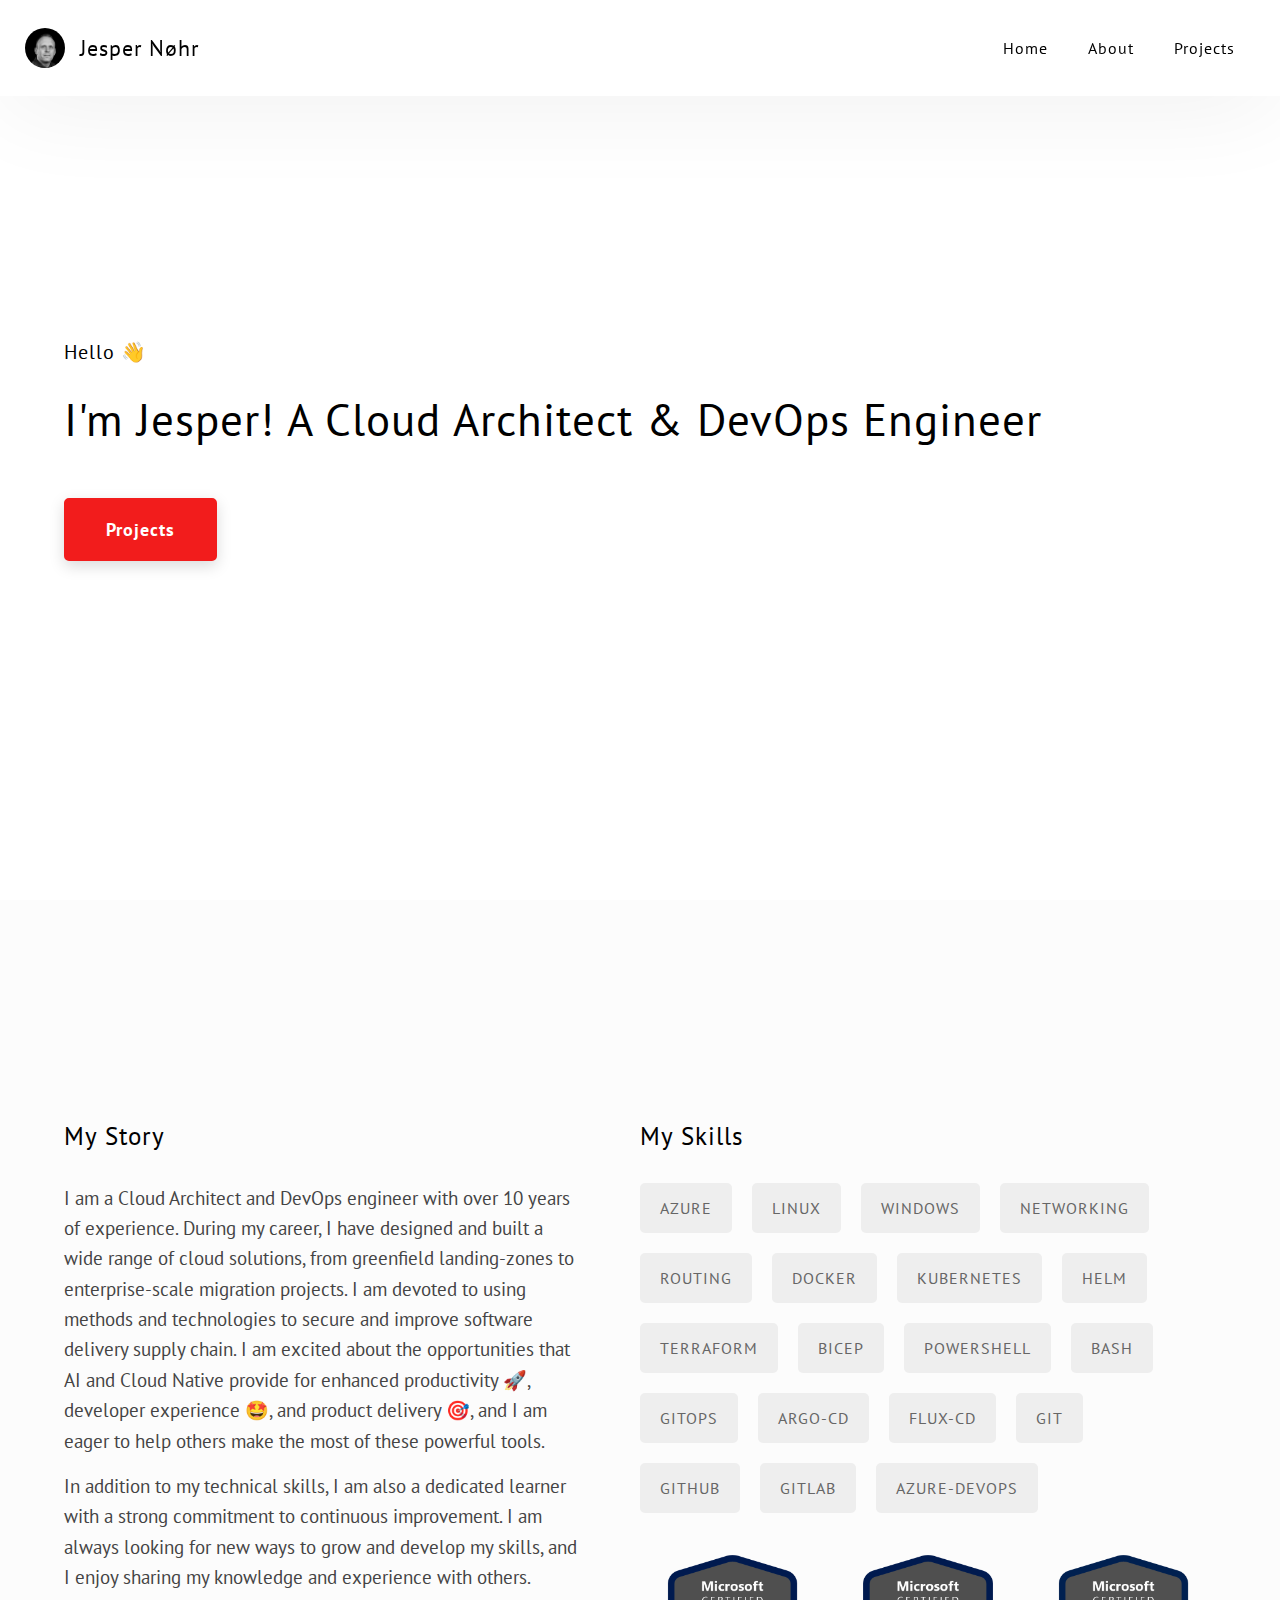
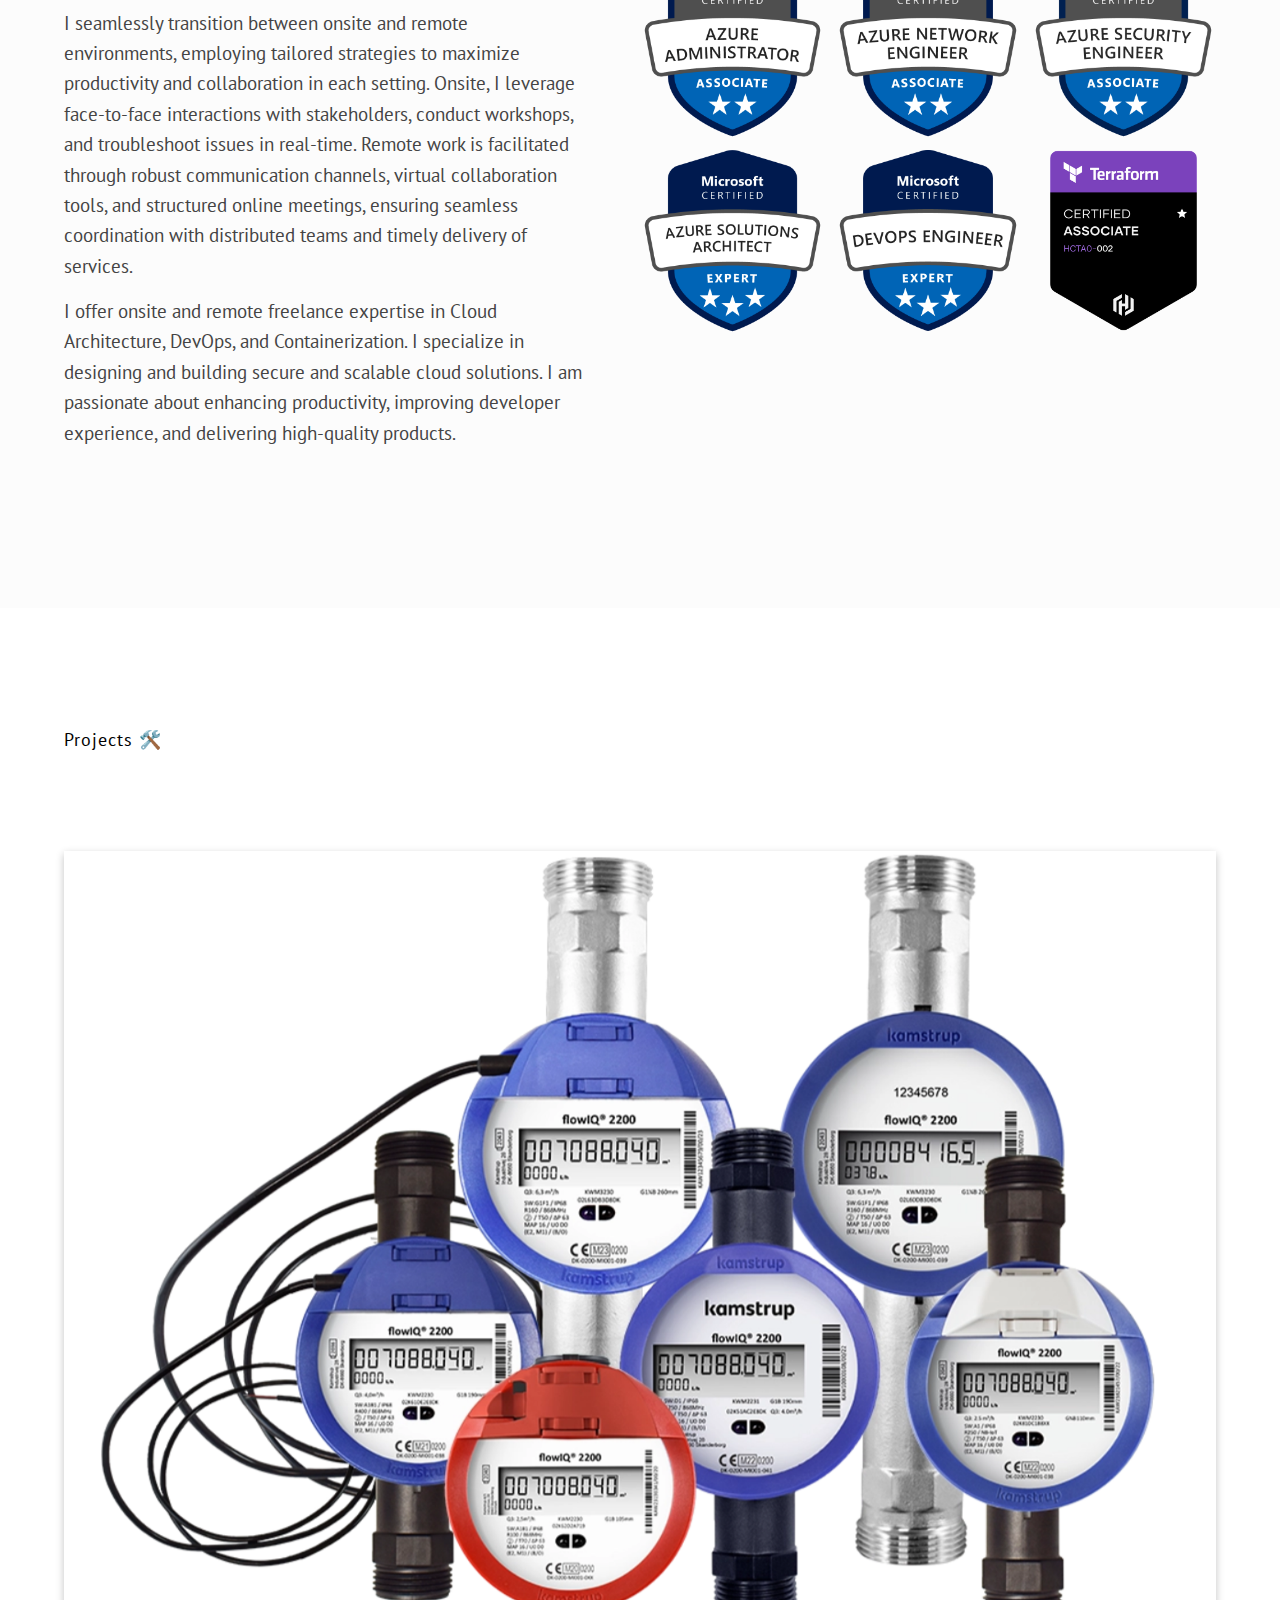
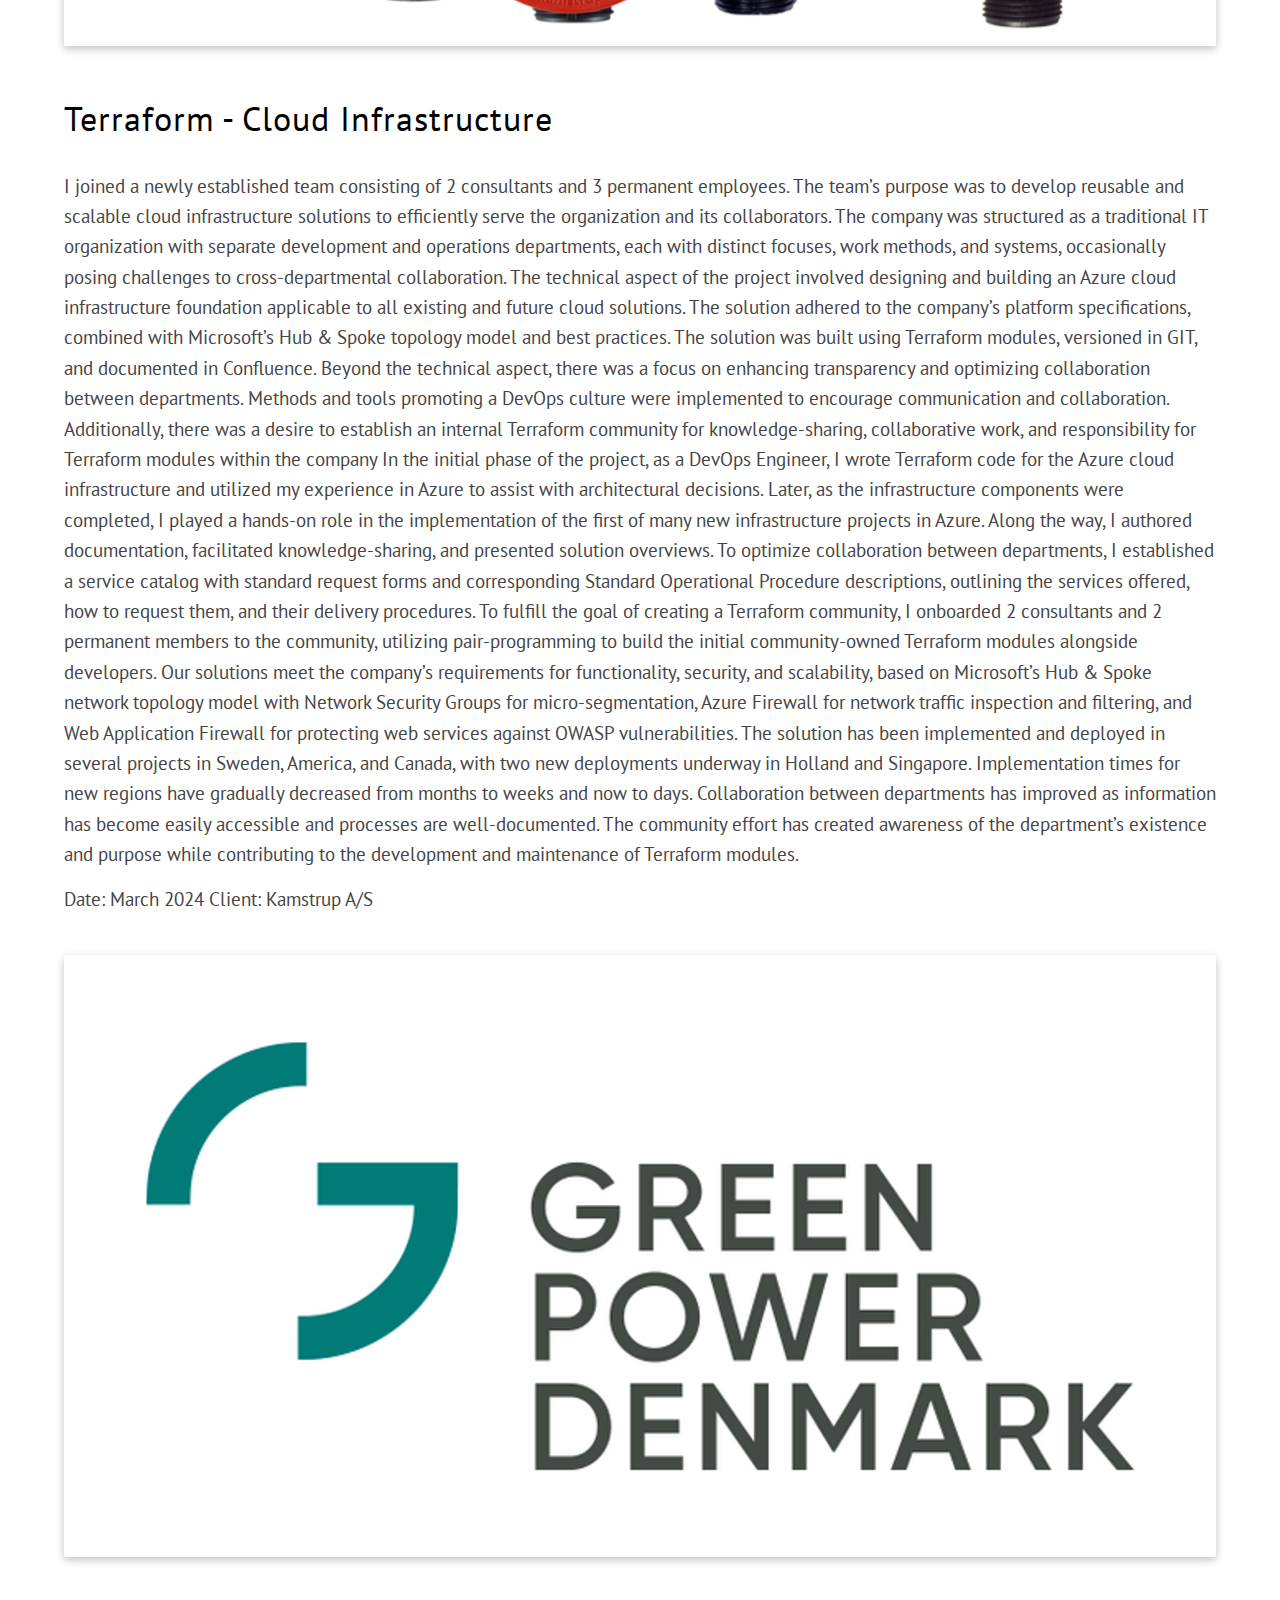
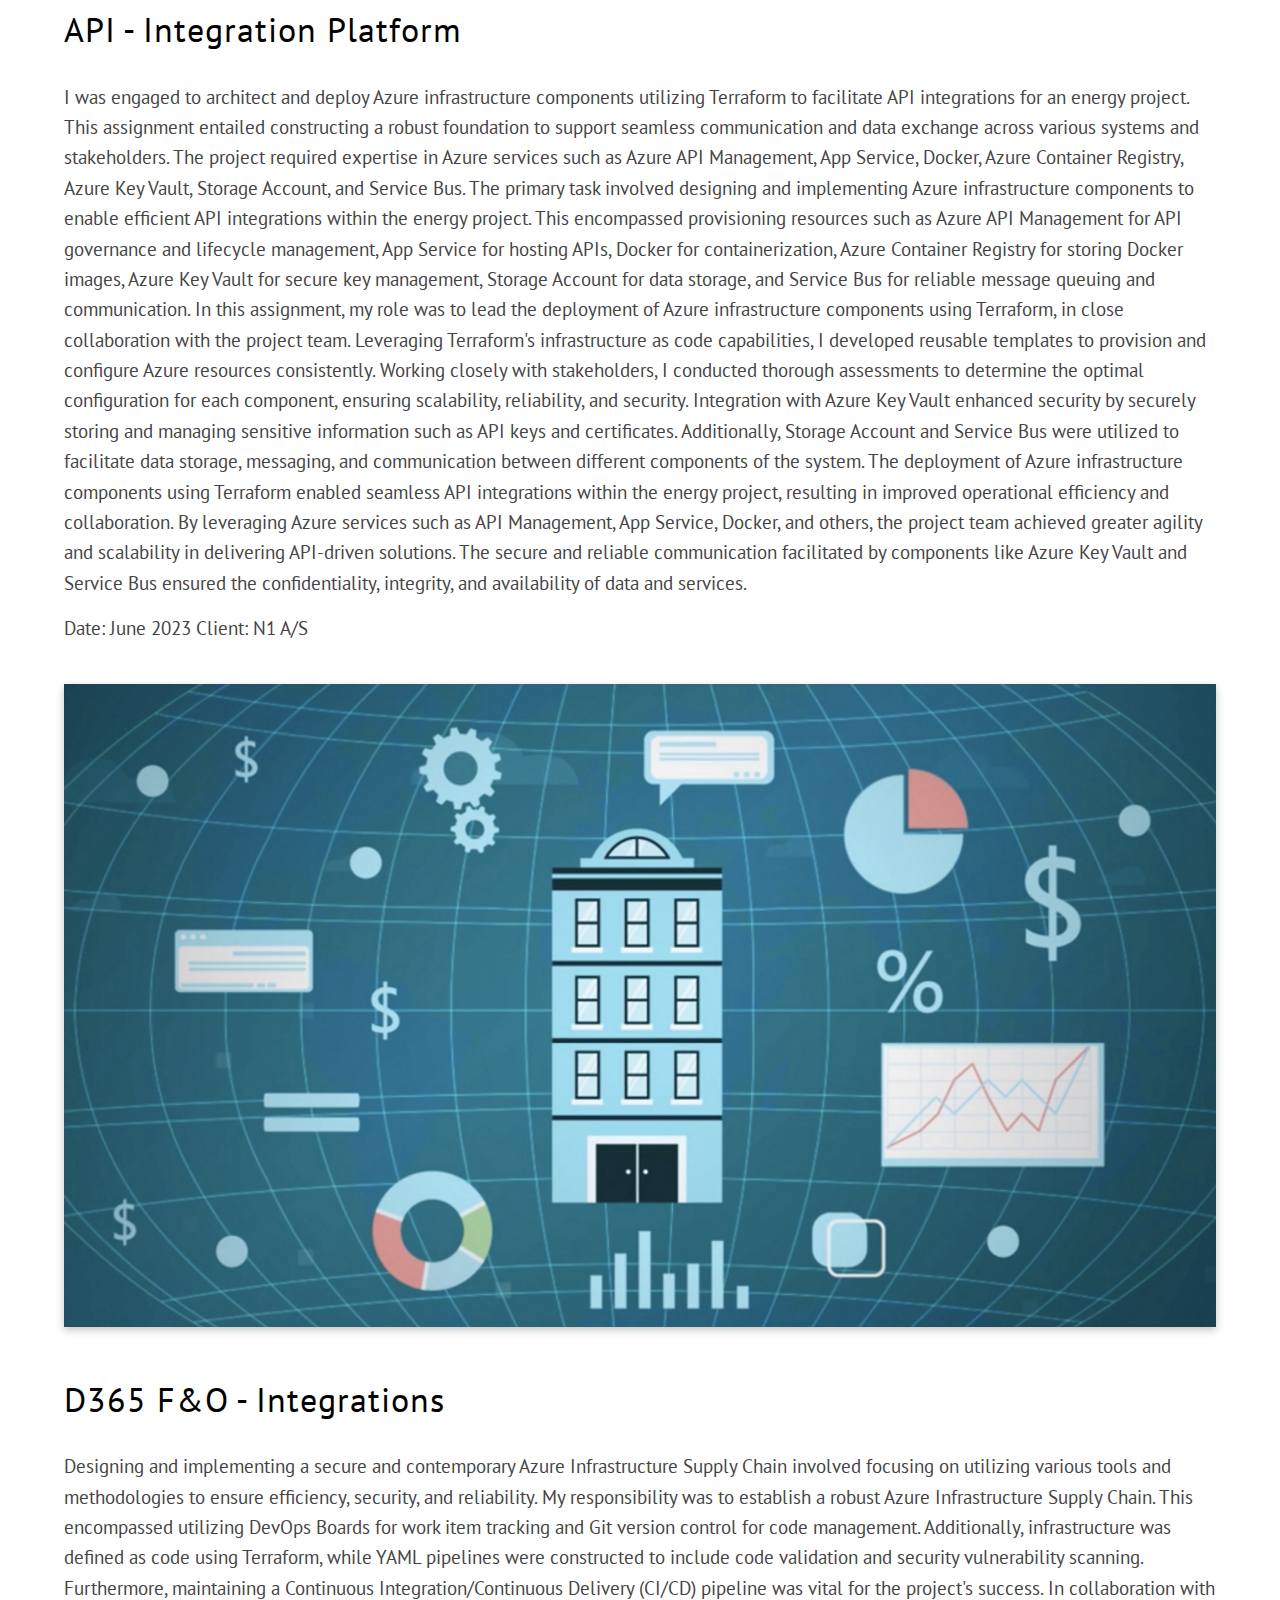
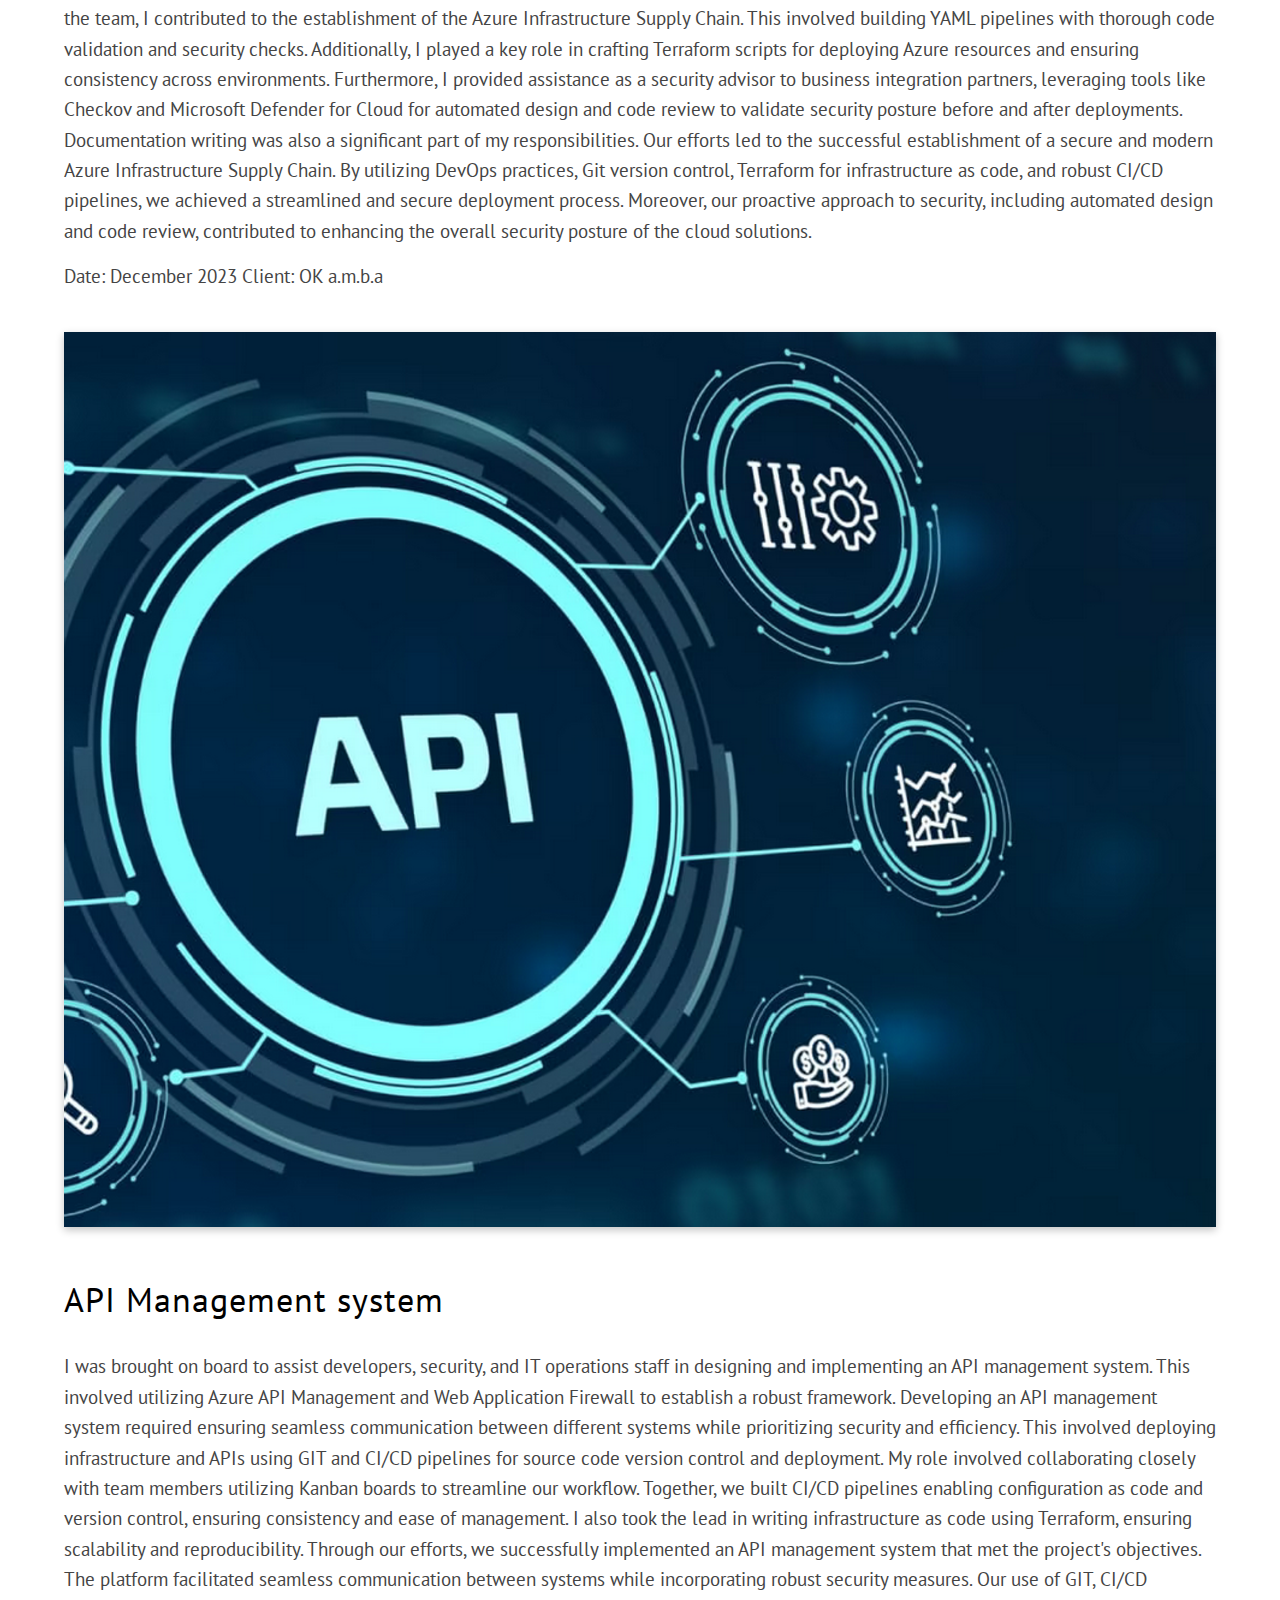
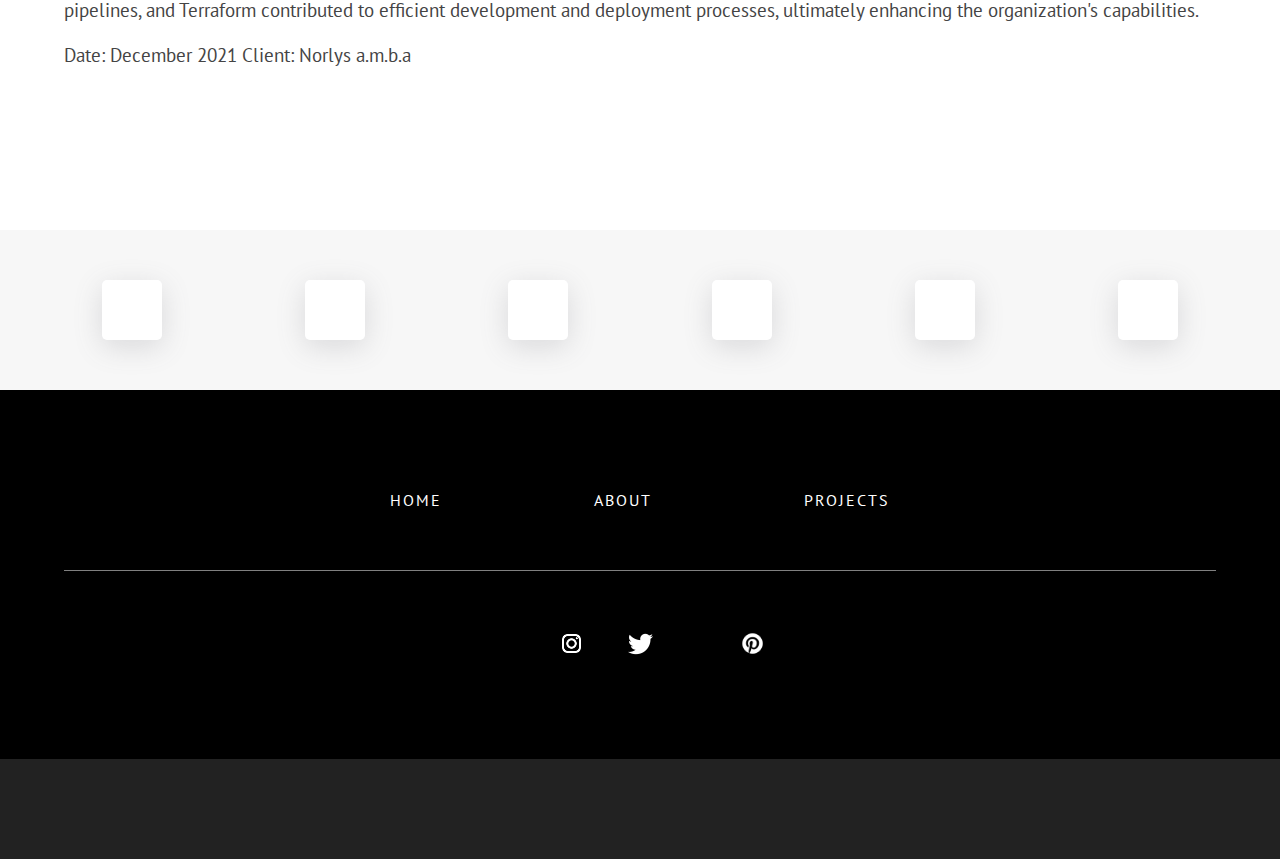
==== commit 0803d041: "style" ====
--- a/index.html
+++ b/index.html
@@ -183,13 +183,16 @@
   <section id="projects" class="projects main-section">
     <div class="main-container">
       <h2 class="heading-secondary projects__heading-secondary">
-        <!-- <span class="heading-secondary__sm"> Projects 🛠️</span> -->
+        <span class="heading-secondary__sm"> Projects 🛠️</span>
         <span class="heading-secondary__main">
-          Some of my recent projects.
+          <!-- Some of my recent projects. -->
         </span>
       </h2>
       <div class="main-section__content">
         <div class="projects__list">
+
+
+          <!-- project 1 -->
           <div class="projects__list-item">
             <div class="projects__list-item-count">
               <span class="projects__list-item-count-num"> 1 </span>
@@ -250,7 +253,7 @@
                   <br /> -->
                 <span>
                   Date: March 2024
-                  Client: N1 A/S
+                  Client: Kamstrup A/S
                 </span>
               </p>
               <!-- <button class="btn btn-theme projects__btn-theme">
@@ -259,8 +262,16 @@
               <button class="btn btn-inv projects__btn-inv">Code Link</button> -->
             </div>
           </div>
+          <!-- project 1 -->
+
+          <!-- project 2 -->
           <div class="projects__list-item projects__list-item--inv">
             <div class="projects__list-item-details">
+              <div class="projects__list-item-count">
+                <span class="projects__list-item-count-num"> 2 </span>
+                <span class="projects__list-item-count-line"> </span>
+                <span class="projects__list-item-count-end-dot"> </span>
+              </div>
               <div class="projects__list-item-img-cont">
                 <img src="./assets/gpd.png" alt="Project Image" class="projects__list-item-img" />
               </div>
@@ -312,12 +323,11 @@
               </button>
               <button class="btn btn-inv projects__btn-inv">Code Link</button> -->
             </div>
-            <div class="projects__list-item-count">
-              <span class="projects__list-item-count-num"> 2 </span>
-              <span class="projects__list-item-count-line"> </span>
-              <span class="projects__list-item-count-end-dot"> </span>
-            </div>
           </div>
+          <!-- project 2 -->
+
+
+          <!-- project 3 -->
           <div class="projects__list-item">
             <div class="projects__list-item-count">
               <span class="projects__list-item-count-num"> 3 </span>
@@ -371,7 +381,15 @@
               <button class="btn btn-inv projects__btn-inv">Code Link</button> -->
             </div>
           </div>
-          <div class="projects__list-item projects__list-item--inv">
+          <!-- project 3 -->
+
+          <!-- project 4 -->
+          <div class="projects__list-item">
+            <div class="projects__list-item-count">
+              <span class="projects__list-item-count-num"> 4 </span>
+              <span class="projects__list-item-count-line"> </span>
+              <span class="projects__list-item-count-end-dot"> </span>
+            </div>
             <div class="projects__list-item-details">
               <div class="projects__list-item-img-cont">
                 <img src="./assets/api.png" alt="Project Image" class="projects__list-item-img" />
@@ -414,12 +432,10 @@
               </button>
               <button class="btn btn-inv projects__btn-inv">Code Link</button> -->
             </div>
-            <div class="projects__list-item-count">
-              <span class="projects__list-item-count-num"> 4 </span>
-              <span class="projects__list-item-count-line"> </span>
-              <span class="projects__list-item-count-end-dot"> </span>
-            </div>
           </div>
+          <!-- project 4 -->
+
+
         </div>
       </div>
     </div>
